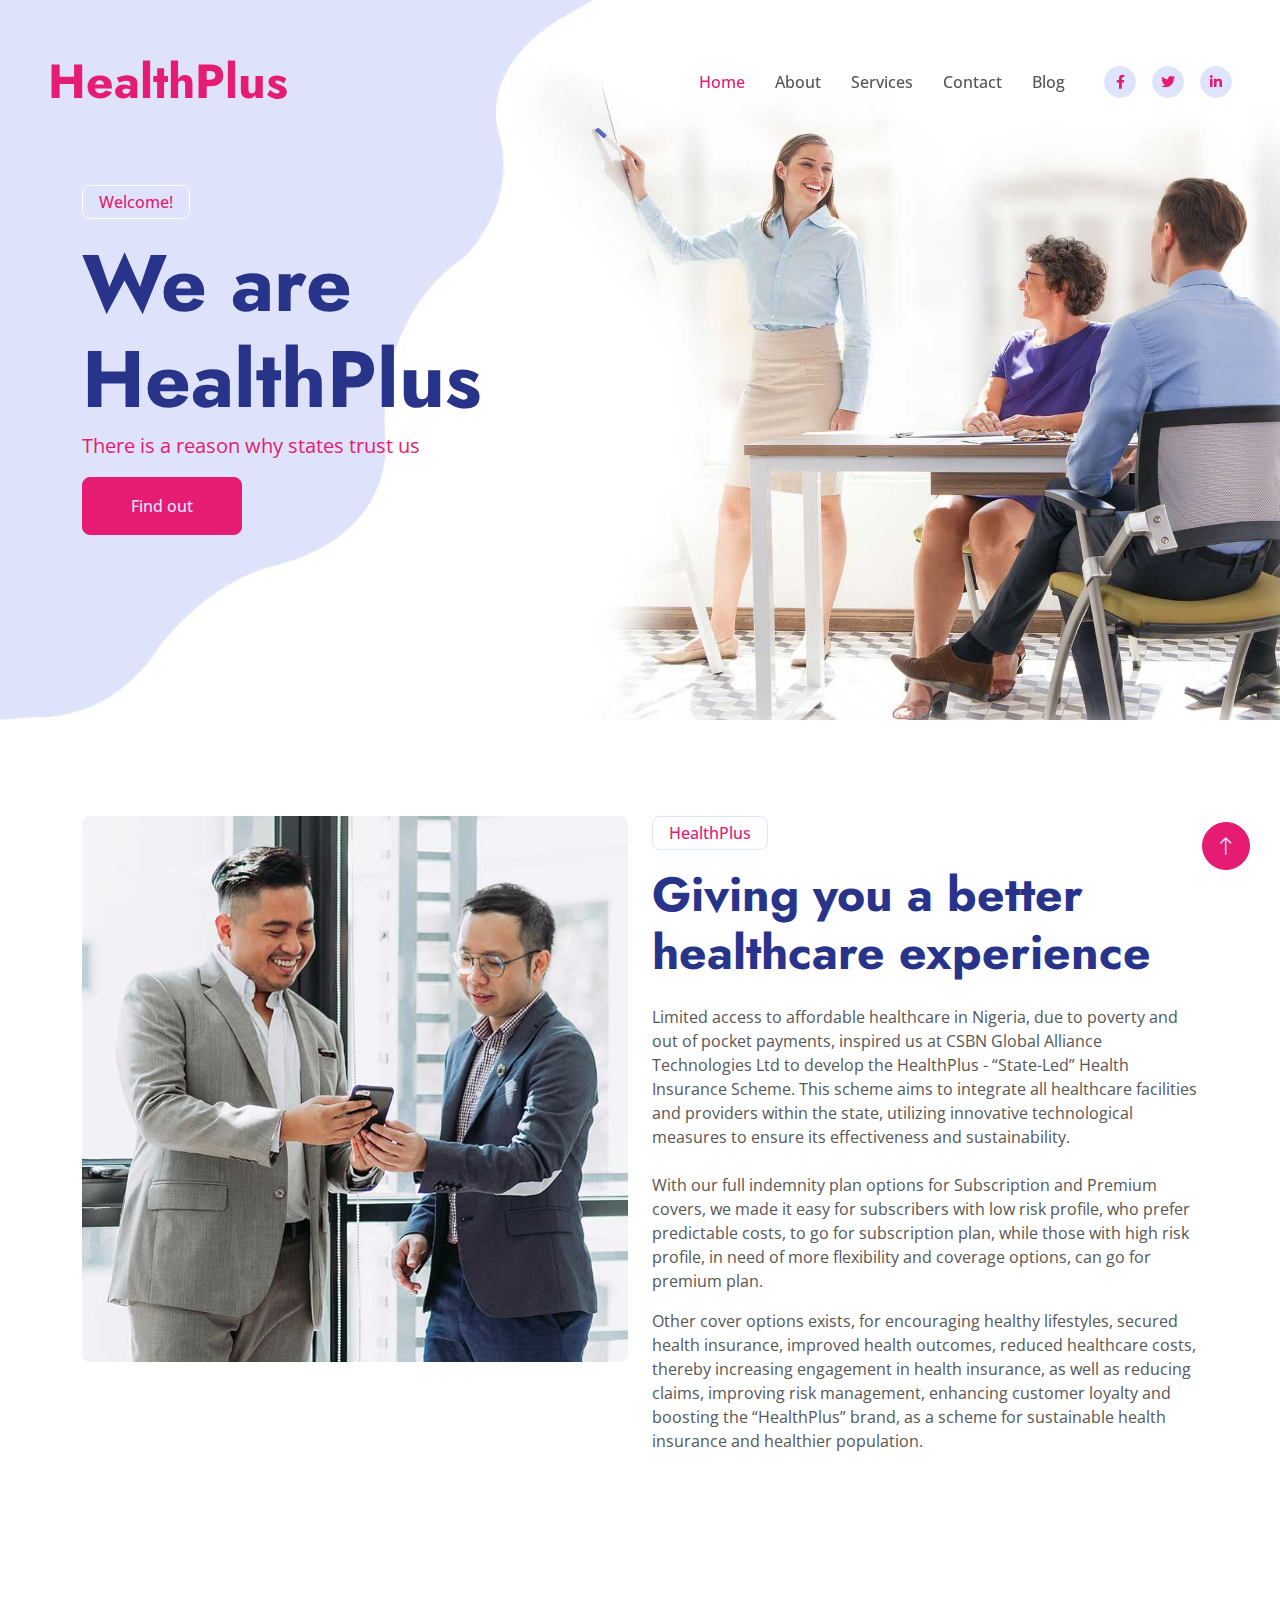
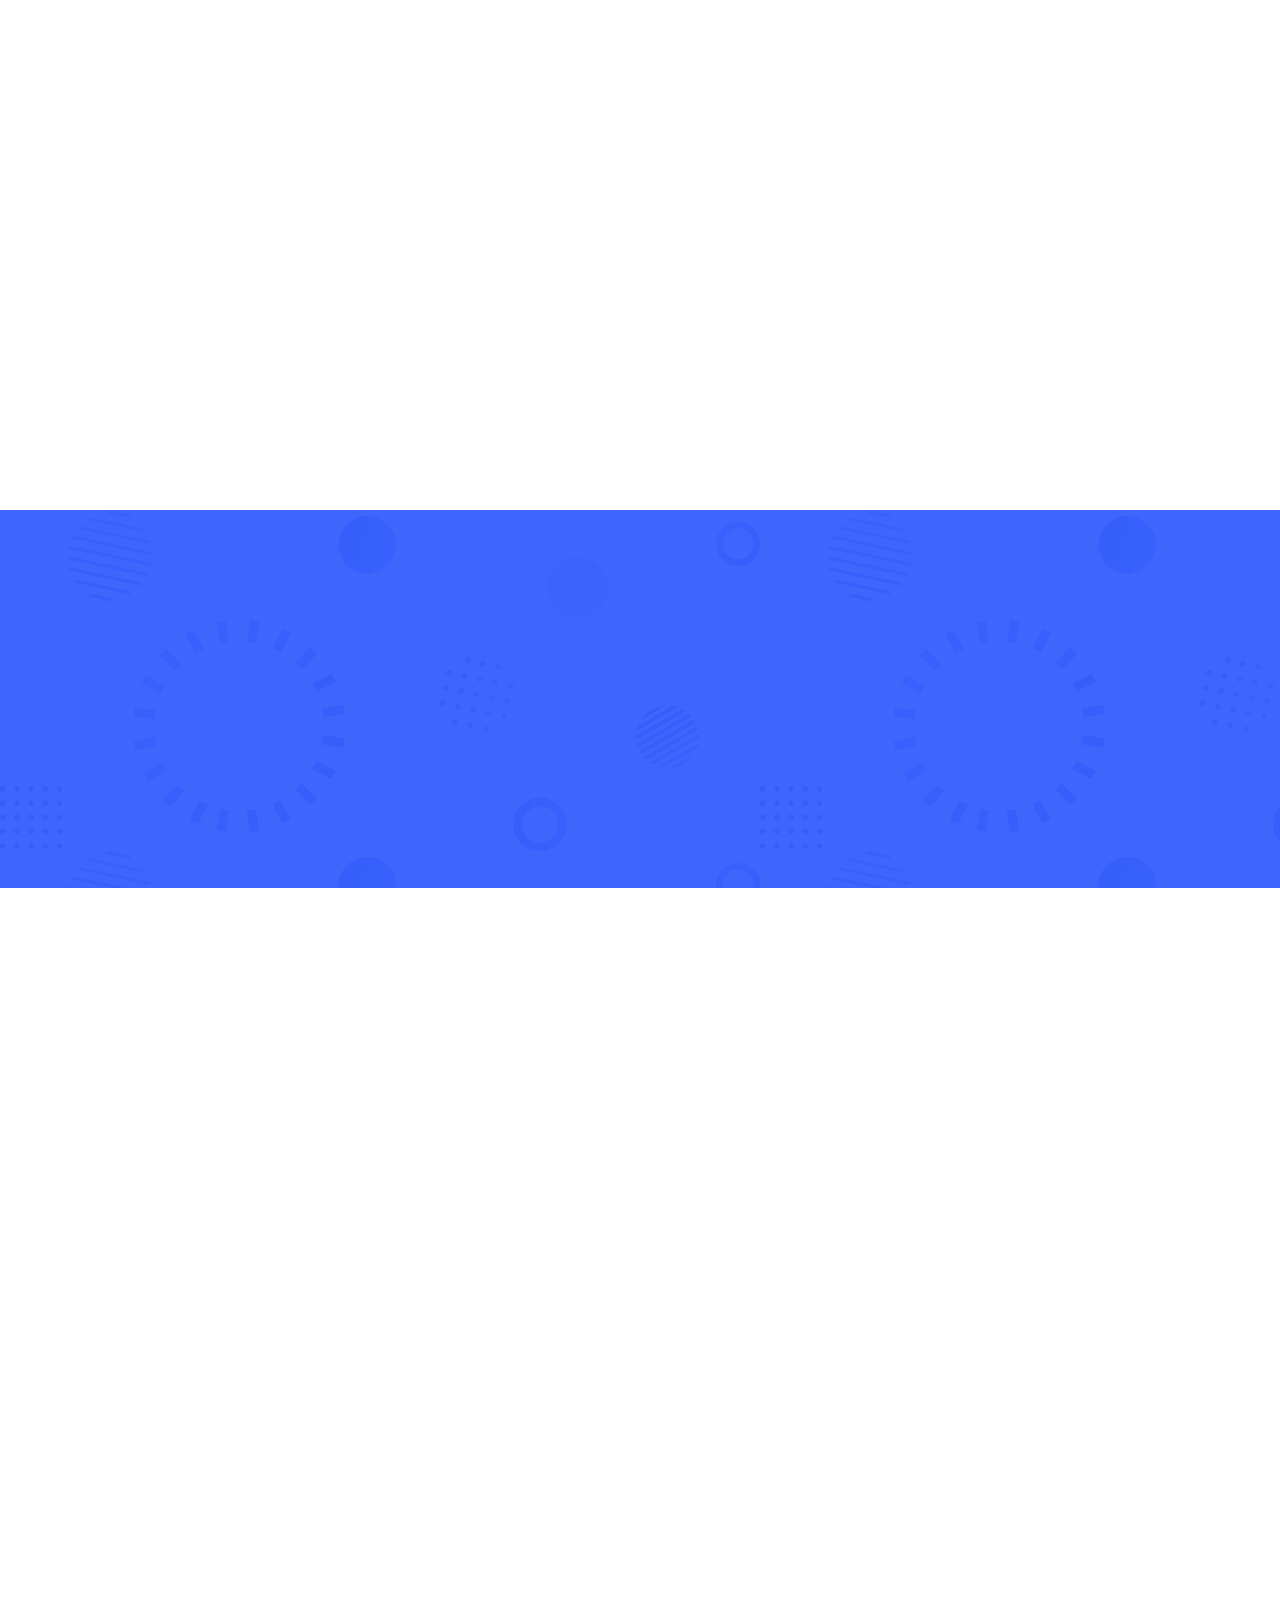
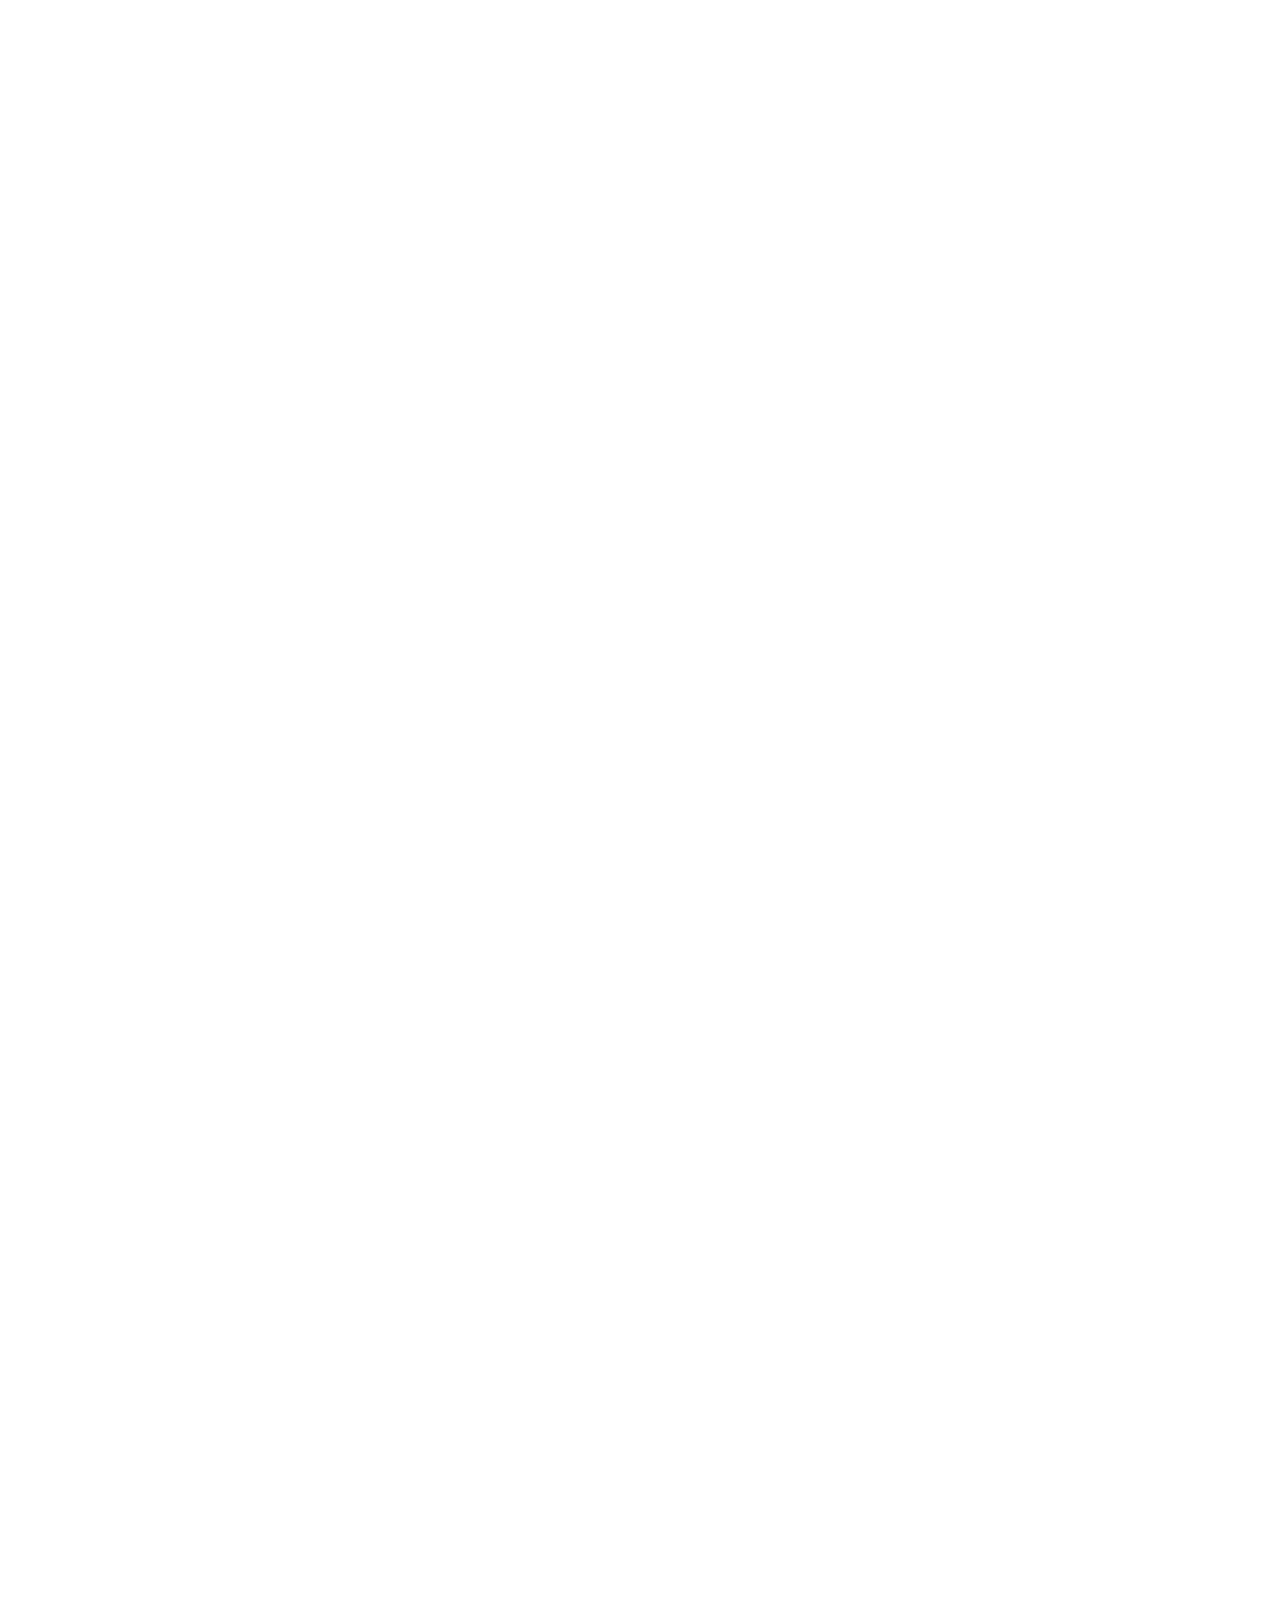
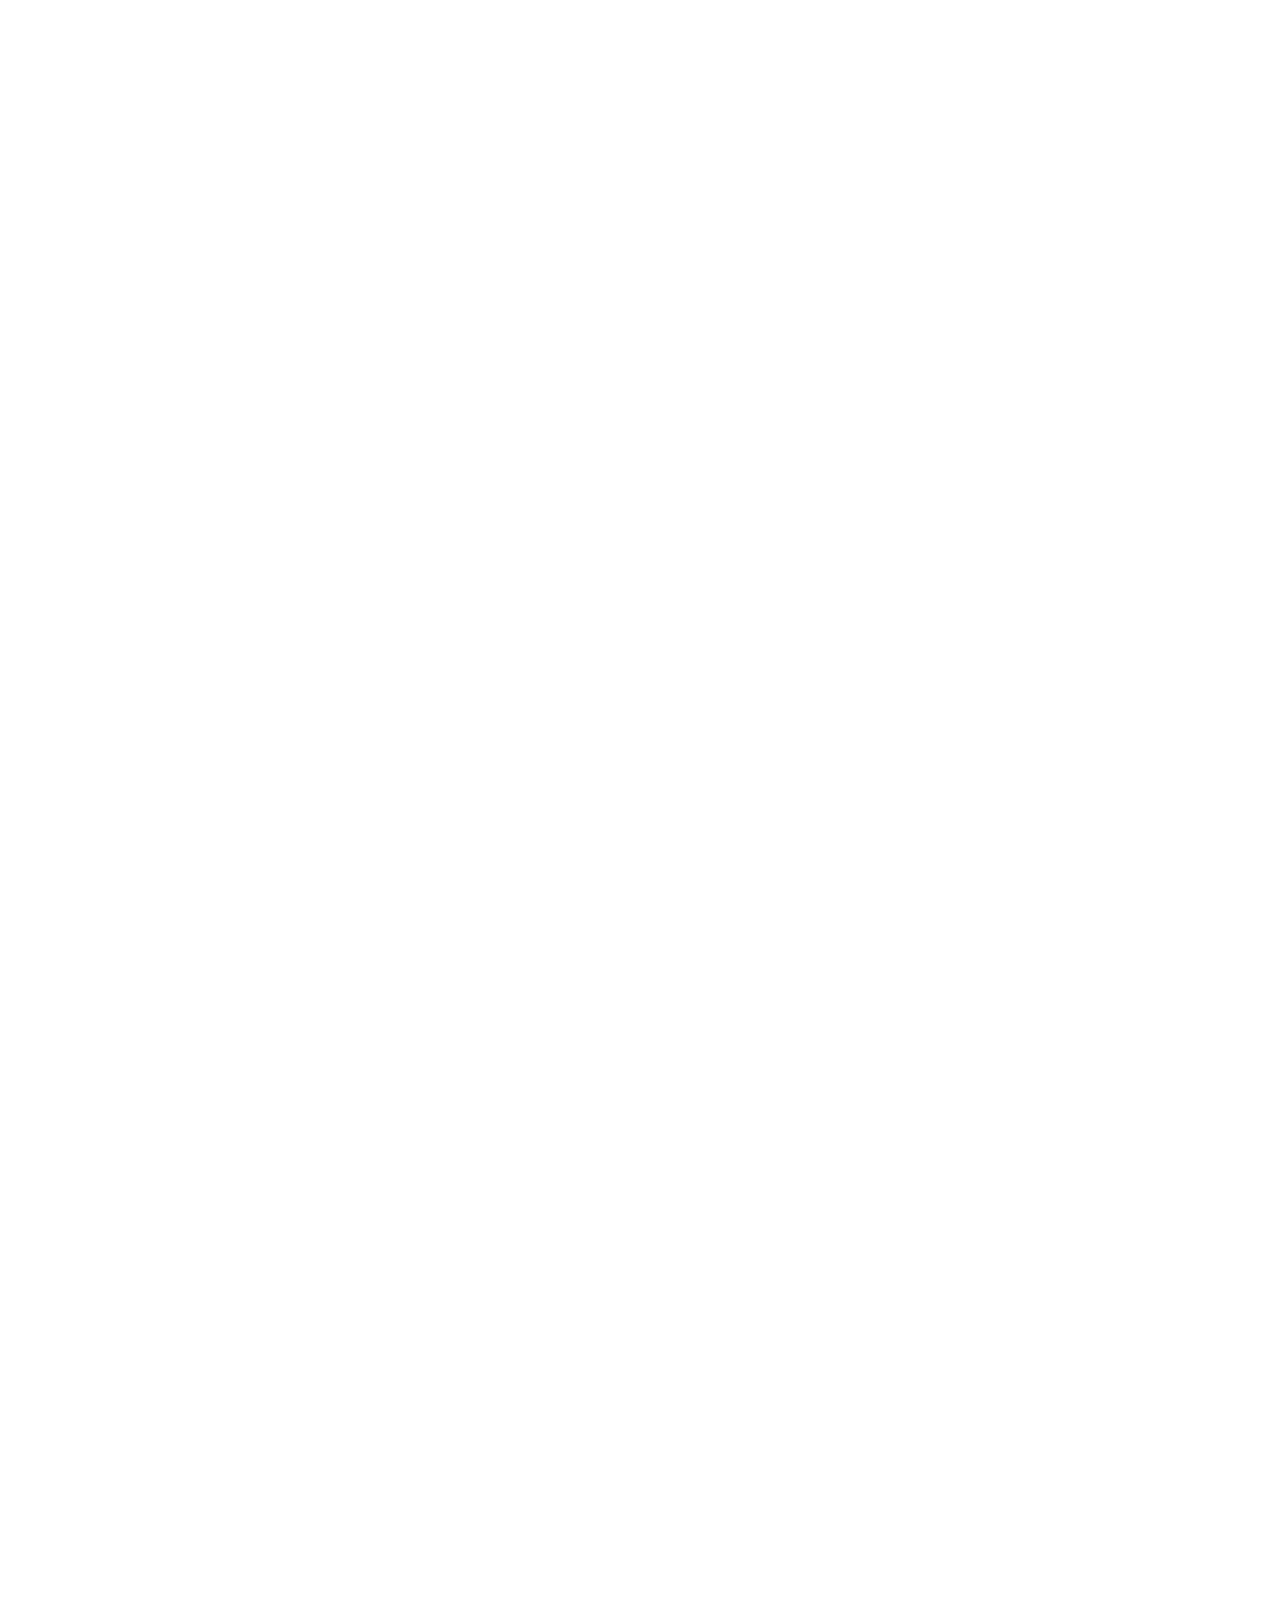
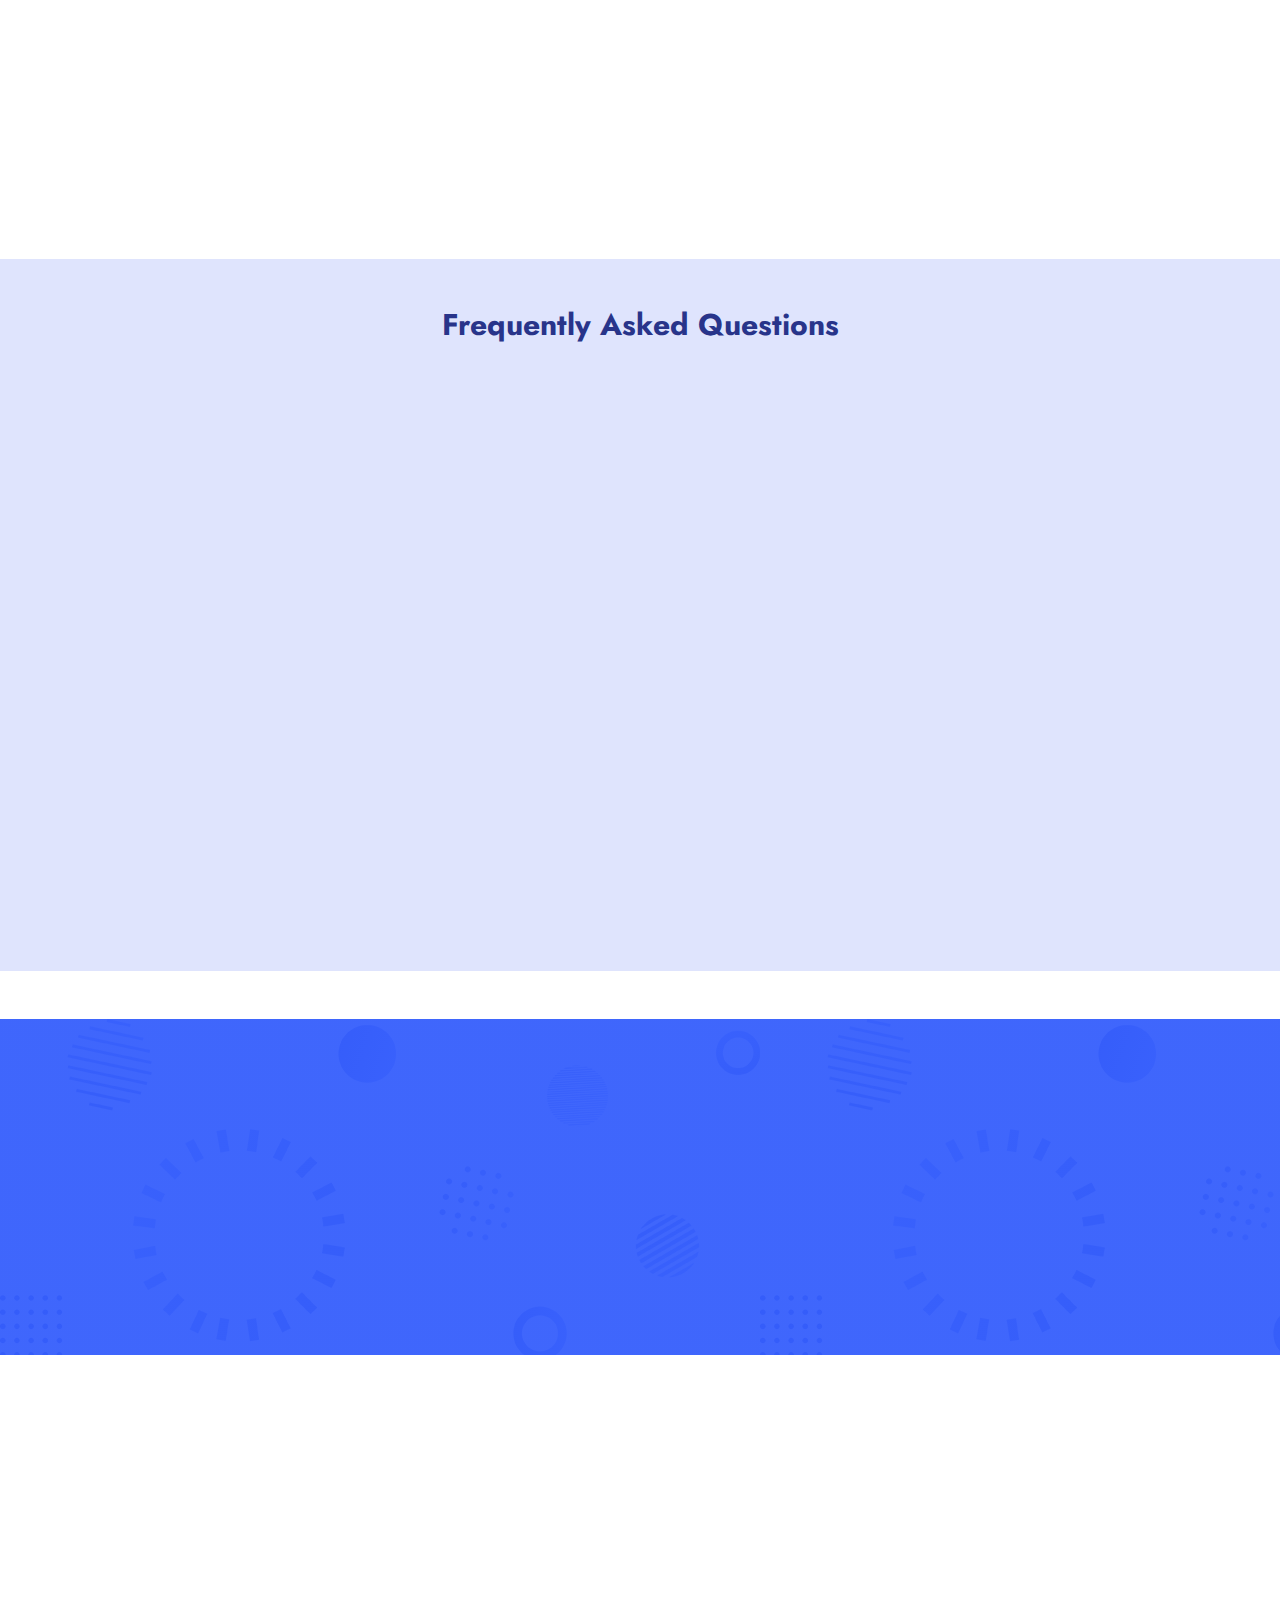
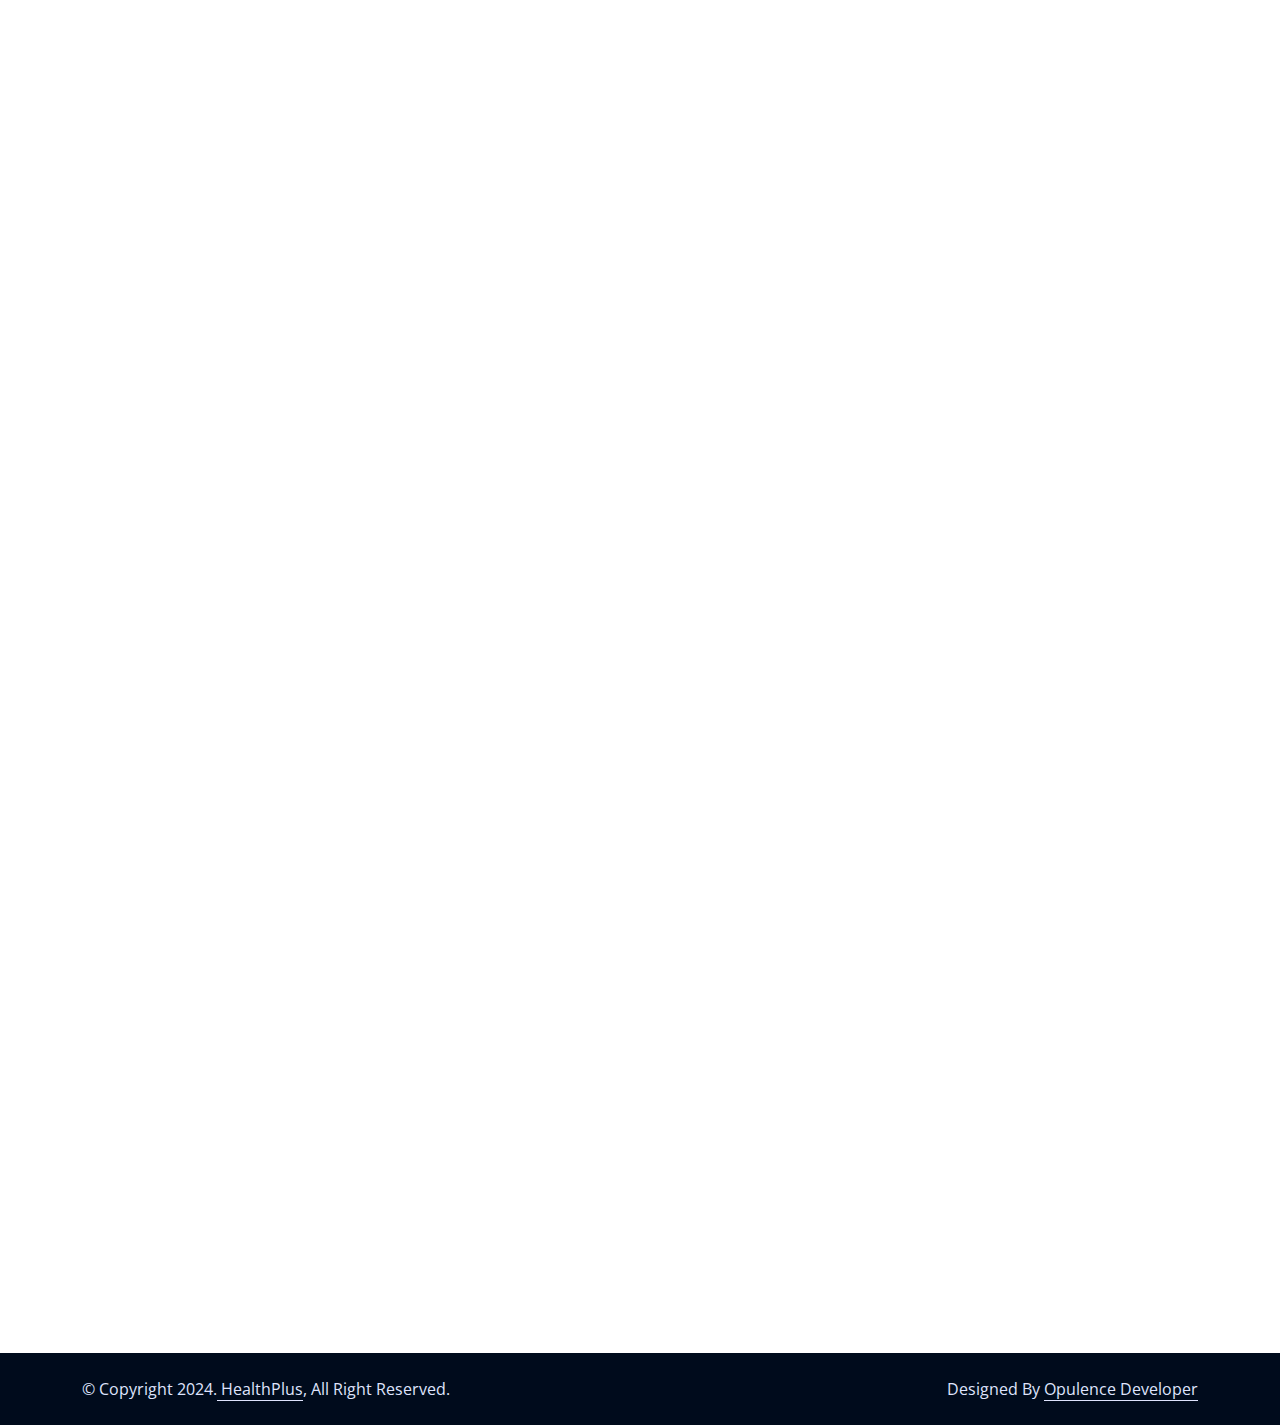
==== public/index.html @ 20823120 "new update" ====
<!DOCTYPE html>
<html lang="en">
  <head>
    <meta charset="utf-8" />
    <title>HealthPlus - Health Services</title>
    <meta content="width=device-width, initial-scale=1.0" name="viewport" />
    <meta content="" name="keywords" />
    <meta content="" name="description" />

    <!-- Favicon -->
    <link href="img/favicon.ico" rel="icon" />

    <!-- Google Web Fonts -->
    <link rel="preconnect" href="https://fonts.googleapis.com" />
    <link rel="preconnect" href="https://fonts.gstatic.com" crossorigin />
    <link
      href="https://fonts.googleapis.com/css2?family=Jost:wght@500;600;700&family=Open+Sans:wght@400;500&display=swap"
      rel="stylesheet"
    />

    <!-- Icon Font Stylesheet -->
    <link
      href="https://cdnjs.cloudflare.com/ajax/libs/font-awesome/5.10.0/css/all.min.css"
      rel="stylesheet"
    />
    <link
      href="https://cdn.jsdelivr.net/npm/bootstrap-icons@1.4.1/font/bootstrap-icons.css"
      rel="stylesheet"
    />

    <!-- Libraries Stylesheet -->
    <link href="lib/animate/animate.min.css" rel="stylesheet" />
    <link href="lib/owlcarousel/assets/owl.carousel.min.css" rel="stylesheet" />

    <!-- Customized Bootstrap Stylesheet -->
    <link href="css/bootstrap.min.css" rel="stylesheet" />

    <!-- Template Stylesheet -->
    <link href="css/style.css" rel="stylesheet" />
  </head>

  <body>
    <!-- Spinner Start -->
    <div
      id="spinner"
      class="show bg-white position-fixed translate-middle w-100 vh-100 top-50 start-50 d-flex align-items-center justify-content-center"
    >
      <div
        class="spinner-border text-primary"
        role="status"
        style="width: 3rem; height: 3rem"
      ></div>
    </div>
    <!-- Spinner End -->

    <!-- Navbar Start -->
    <div
      class="container-fluid fixed-top px-0 wow fadeIn"
      data-wow-delay="0.1s"
    >
      <div class="top-bar row gx-0 align-items-center d-none d-lg-flex"></div>

      <nav
        class="navbar navbar-expand-lg navbar-light py-lg-0 px-lg-5 wow fadeIn"
        data-wow-delay="0.1s"
      >
        <a href="index.html" class="navbar-brand ms-4 ms-lg-0">
          <h1 class="display-5 text-primary m-0">HealthPlus</h1>
          <!-- <img class="w-25" src="img/health_plus_logo.jpg" alt="Image"> -->
        </a>
        <button
          type="button"
          class="navbar-toggler me-4"
          data-bs-toggle="collapse"
          data-bs-target="#navbarCollapse"
        >
          <span class="navbar-toggler-icon"></span>
        </button>
        <div class="collapse navbar-collapse" id="navbarCollapse">
          <div class="navbar-nav ms-auto p-4 p-lg-0">
            <a href="index.html" class="nav-item nav-link active">Home</a>
            <a href="about.html" class="nav-item nav-link">About</a>
            <a href="service.html" class="nav-item nav-link">Services</a>
            <!-- <div class="nav-item dropdown">
                        <a href="#" class="nav-link dropdown-toggle" data-bs-toggle="dropdown">Pages</a>
                        <div class="dropdown-menu border-light m-0">
                            <a href="project.html" class="dropdown-item">Projects</a>
                            <a href="feature.html" class="dropdown-item">Features</a>
                            <a href="team.html" class="dropdown-item">Team Member</a>
                            <a href="testimonial.html" class="dropdown-item">Testimonial</a>
                            <a href="404.html" class="dropdown-item">404 Page</a>
                        </div>
                    </div> -->
            <a href="contact.html" class="nav-item nav-link">Contact</a>
            <a href="blog.html" class="nav-item nav-link">Blog</a>
          </div>
          <div class="d-none d-lg-flex ms-2">
            <a class="btn btn-light btn-sm-square rounded-circle ms-3" href="">
              <small class="fab fa-facebook-f text-primary"></small>
            </a>
            <a class="btn btn-light btn-sm-square rounded-circle ms-3" href="">
              <small class="fab fa-twitter text-primary"></small>
            </a>
            <a class="btn btn-light btn-sm-square rounded-circle ms-3" href="">
              <small class="fab fa-linkedin-in text-primary"></small>
            </a>
          </div>
        </div>
      </nav>
    </div>
    <!-- Navbar End -->

    <!-- Carousel Start -->
    <div class="container-fluid p-0 mb-5 wow fadeIn" data-wow-delay="0.1s">
      <div
        id="header-carousel"
        class="carousel slide carousel-fade"
        data-bs-ride="carousel"
      >
        <div class="carousel-inner">
          <div class="carousel-item active">
            <img class="w-100" src="img/carousel-2.jpg" alt="Image" />
            <div class="carousel-caption">
              <div class="container">
                <div class="row justify-content-start">
                  <div class="col-lg-7">
                    <p
                      class="d-inline-block border border-white rounded text-primary fw-semi-bold py-1 px-3 animated slideInDown"
                    >
                      Welcome!
                    </p>
                    <h1 class="display-1 mb-1 animated slideInDown">
                      We are HealthPlus
                    </h1>
                    <p class="text-primary header_II">
                      There is a reason why states trust us
                    </p>
                    <a
                      href="#get-In-touch"
                      class="btn btn-primary py-3 px-5 animated slideInDown"
                      >Find out</a
                    >
                  </div>
                </div>
              </div>
            </div>
          </div>
          <div class="carousel-item">
            <img class="w-100" src="img/carousel-1.jpg" alt="Image" />
            <div class="carousel-caption">
              <div class="container">
                <div class="row maxwdt justify-content-start">
                  <div class="col-lg-8">
                    <p
                      class="d-inline-block border border-white rounded text-primary fw-semi-bold py-1 px-3 animated slideInDown"
                    >
                      Welcome!
                    </p>
                    <h1 class="display-1 mb-2 animated slideInDown">
                      Go HealthPlus
                    </h1>
                    <p class="text-primary my-design">
                      Join us today and enjoy health benefits and features that
                      are better, smarter and more rewarding
                    </p>
                    <a
                      href="#get-In-touch"
                      class="btn btn-primary py-3 px-5 animated slideInDown"
                      >Explore More</a
                    >
                  </div>
                </div>
              </div>
            </div>
          </div>
        </div>
        <!-- <button class="carousel-control-prev" type="button" data-bs-target="#header-carousel"
                data-bs-slide="prev">
                <span class="carousel-control-prev-icon" aria-hidden="true"></span>
                <span class="visually-hidden">Previous</span>
            </button>
            <button class="carousel-control-next" type="button" data-bs-target="#header-carousel"
                data-bs-slide="next">
                <span class="carousel-control-next-icon" aria-hidden="true"></span>
                <span class="visually-hidden">Next</span>
            </button> -->
      </div>
    </div>
    <!-- Carousel End -->

    <!-- About Start -->
    <div class="container-xxl py-5">
      <div class="container">
        <div class="row g-4 align-items-start mb-4">
          <div
            style="flex: 1"
            class="col-lg-6 wow fadeInUp"
            data-wow-delay="0.1s"
          >
            <img class="img-fluid rounded" src="img/about.jpg" />
          </div>
          <div class="col-lg-6 wow fadeInUp" data-wow-delay="0.3s">
            <p
              class="d-inline-block border rounded text-primary fw-semi-bold py-1 px-3"
            >
              HealthPlus
            </p>
            <h1 class="display-5 mb-4">
              Giving you a better healthcare experience
            </h1>
            <p class="mb-4">
              Limited access to affordable healthcare in Nigeria, due to poverty
              and out of pocket payments, inspired us at CSBN Global Alliance
              Technologies Ltd to develop the HealthPlus - “State-Led” Health
              Insurance Scheme. This scheme aims to integrate all healthcare
              facilities and providers within the state, utilizing innovative
              technological measures to ensure its effectiveness and
              sustainability.
            </p>
            <p>
              With our full indemnity plan options for Subscription and Premium
              covers, we made it easy for subscribers with low risk profile, who
              prefer predictable costs, to go for subscription plan, while those
              with high risk profile, in need of more flexibility and coverage
              options, can go for premium plan. 
            </p>
            <p>
              Other cover options exists, for encouraging healthy lifestyles,
              secured health insurance, improved health outcomes, reduced
              healthcare costs, thereby increasing engagement in health
              insurance, as well as reducing claims, improving risk management,
              enhancing customer loyalty and boosting the “HealthPlus” brand, as
              a scheme for sustainable health insurance and healthier
              population.
            </p>
            <!-- <div class="border rounded p-4"> -->
            <!-- <nav> -->
            <!-- <div class="nav nav-tabs mb-3" id="nav-tab" role="tablist">
                                <button class="nav-link fw-semi-bold active" id="nav-background-tab" data-bs-toggle="tab" data-bs-target="#nav-background" type="button" role="tab" aria-controls="nav-background" aria-selected="true">Background</button>
                                // <button class="nav-link fw-semi-bold" id="nav-national-initiative-tab" data-bs-toggle="tab" data-bs-target="#nav-national-initiative" type="button" role="tab" aria-controls="nav-national-initiative" aria-selected="false">Sub-National Initiative</button> //
                                <button class="nav-link fw-semi-bold" id="nav-overview-tab" data-bs-toggle="tab" data-bs-target="#nav-overview" type="button" role="tab" aria-controls="nav-overview" aria-selected="false">Overview</button>
                                <button class="nav-link fw-semi-bold" id="nav-vision-tab" data-bs-toggle="tab" data-bs-target="#nav-vision" type="button" role="tab" aria-controls="nav-vision" aria-selected="false">Vision</button>
                                <button class="nav-link fw-semi-bold" id="nav-mission-tab" data-bs-toggle="tab" data-bs-target="#nav-mission" type="button" role="tab" aria-controls="nav-mission" aria-selected="false">Mission</button>
                            </div> -->
            <!-- </nav> -->
            <!-- <div class="tab-content" id="nav-tabContent"> -->
            <!-- <div class="tab-pane fade show active" id="nav-background" role="tabpanel" aria-labelledby="nav-background-tab">
                                <p>Health Insurance is a scheme that protects everyone's health and gives you access to quality healthcare services, where the insurer agrees to pay for some or all of your medical expenses in exchange for a monthly premium payment.  

                                     </p>
                                
                            </div> -->
            <!-- <div class="tab-pane fade" id="nav-national-initiative" role="tabpanel" aria-labelledby="nav-national-initiative-tab">
                                <p>“HealthPlus”, State-led Health Insurance Scheme, as a Sub-National Initiative, aims to bridge the coverage gap by offering various benefit packages for subscribers in each state. Each state will have an implementation committee while HealthPlus International - Health Solutions Network Ltd, oversees the scheme. State funding will be required to support launch and afterwards, ongoing premiums for the poor and vulnerable, which will be raised from profits generated for the state through the scheme, funds from International bodies and Individual partners. Success of this scheme is largely going to depend on our proposed integrating key factors for effective implementation and sustainability in each state.</p>
                               
                            </div> -->
            <!-- <div class="tab-pane fade" id="nav-overview" role="tabpanel" aria-labelledby="nav-overview-tab">
                                <p>Any state that embraces Health Insurance, demonstrates a commitment to improving public health and health outcomes. 
                                    HealthPlus state health insurance scheme, is fundamentally an effective tool for channeling healthcare resources and ensuring their success, focusing on effectiveness and sustainability.
                                    </p>
                                // <p class="mb-0">Diam dolor diam ipsum et tempor sit. Aliqu diam amet diam et eos labore. Clita erat ipsum et lorem et sit</p> //
                            </div> -->
            <!-- <div class="tab-pane fade" id="nav-vision" role="tabpanel" aria-labelledby="nav-vision-tab">
                                <p> To engineer and create a positive change in the Healthcare sector across member states, through HealthPlus Health Insurance Scheme, as  a Sub-National Initiative.</p>
                                // <p class="mb-0">Diam dolor diam ipsum et tempor sit. Aliqu diam amet diam et eos labore. Clita erat ipsum et lorem et sit</p> //
                            </div> -->
            <!-- <div class="tab-pane fade" id="nav-mission" role="tabpanel" aria-labelledby="nav-mission-tab">
                                <p>To champion technological innovations and inventions in the healthcare sector, as a tool for global business, national development and enhancement of the sector.</p>
                                // <p class="mb-0">Diam dolor diam ipsum et tempor sit. Aliqu diam amet diam et eos labore. Clita erat ipsum et lorem et sit</p> //
                            </div> -->
            <!-- </div> -->
            <!-- </div> -->
          </div>
        </div>

        <div class="row g-5 pt-0" style="margin-top: 1rem">
          <div class="col-lg-6 wow fadeInLeft" data-wow-delay="0.1s">
            <div
              class="feature-img RotateMoveLeft h-100"
              style="object-fit: cover"
            >
              <img
                src="blog/img/features-1.png"
                style="object-fit: cover"
                class="img-fluid w-100 h-100"
                alt=""
              />
            </div>
          </div>
          <div class="col-lg-6 wow fadeInRight" data-wow-delay="0.1s">
            <h4 class="text-primary">Sub-National Initiative</h4>
            <h1 class="display-5 mb-4">Bridging the coverage gap.</h1>
            <p class="mb-4">
              HealthPlus “State-Led” Health Insurance Scheme is designed as a
              Sub-National Initiative to bridge the coverage gap in the Nigerian
              Health Insurance space, by offering various benefits features and
              packages to subscribers in each state, unconventional to
              social-health insurance programs ran in states, helping more and
              more residents in each state embrace health insurance. The success
              of the scheme in each state largely depends on our proposed
              integrating key factors for effective implementation and
              sustainability in the state.
            </p>
            <div class="row g-4">
              <div class="col-6">
                <div class="d-flex">
                  <i style="color: #E61B72;" class="fas fa-users fa-4x"></i>

                  <div class="d-flex flex-column ms-3">
                    <h2 class="mb-0 fw-bold">5K</h2>
                    <small class="text-dark">Daily people inclusion</small>
                  </div>
                </div>
              </div>
              <div class="col-6">
                <div class="d-flex">
                  <i style="color: #E61B72;" class="fas fa-trophy fa-4x"></i>
                  <div class="d-flex flex-column ms-3">
                    <h2 class="mb-0 fw-bold">1,825M</h2>
                    <small class="text-dark">Yearly inclusion achievment</small>
                  </div>
                </div>
              </div>
            </div>
          </div>
        </div>

        <!--             
            <div style="margin-top: 5rem;" class="border rounded p-4 wow fadeInUp" data-wow-delay="0.1s">
                <div class="row g-4">
                    <div class="col-lg-4 wow fadeIn" data-wow-delay="0.1s">
                        <div class="h-100">
                            <div class="d-flex">
                                <div class="flex-shrink-0 btn-lg-square rounded-circle bg-primary">
                                    <i class="fa fa-users text-white"></i>
                                </div>
                                <div class="ps-3">
                                    <h4>Who we are</h4>
                                    <span>HealthPlus International - Health Solutions Network Ltd, is part of a Holding Company - Corporate Solutions Systems for Business Networking - CSBN LIMITED, an International Corporate Marketing, Sales and Advertising, Business Networking company, with the aim of building an Alliance for Global Business Networking - The Global Connected Economy, using the Besamm Lifestyle brand, where HealthPlus subscribers have access to a wide range of features and benefits that enable them enjoy products and services from HealthPlus State Health Insurance Scheme.</span>
                                </div>
                                <div class="border-end d-none d-lg-block"></div>
                            </div>
                            <div class="border-bottom mt-4 d-block d-lg-none"></div>
                        </div>
                    </div>

                    <div class="col-lg-4 wow fadeIn" data-wow-delay="0.1s">
                        <div class="h-100">
                            <div class="d-flex">
                                <div class="flex-shrink-0 btn-lg-square rounded-circle bg-primary">
                                    <i class="fa fa-users-cog text-white"></i>
                                </div>
                                <div class="ps-3 pr-10">
                                    <h4>What we do</h4>
                                    <span>Integrating “HealthPlus” into the Besamm Lifestyle Brand, with her strategic technological, administrative and management innovations, designed for networking and ease of buying and selling, we are able to create easier access for all subscribers to different products and services, offered by Healthcare providers on HealthPlus - state led Health Insurance Scheme..</span>
                               </div>
                               <p class="w-100"></p>
                                <div class="border-end d-none d-lg-block"></div>
                            </div>
                            <div class="border-bottom mt-4 d-block d-lg-none"></div>
                        </div>
                    </div>
                    // <div class="col-lg-4 wow fadeIn" data-wow-delay="0.3s">
                        <div class="h-100">
                            <div class="d-flex">
                                <div class="flex-shrink-0 btn-lg-square rounded-circle bg-primary">
                                    <i class="fa fa-users text-white"></i>
                                </div>
                                <div class="ps-3">
                                    <h4>What we do</h4>
                                    <span>Integrating “HealthPlus” into the Besamm Lifestyle Brand, with her strategic technological, administrative and management innovations, designed for networking and ease of buying and selling, we are able to create easier access for all subscribers to different products and services, offered by Healthcare providers on HealthPlus - state led Health Insurance Scheme.</span>
                                </div>
                                <div class="border-end d-none d-lg-block"></div>
                            </div>
                            <div class="border-bottom mt-4 d-block d-lg-none"></div>
                        </div>
                    </div> //

                    <div class="col-lg-4 wow fadeIn" data-wow-delay="0.5s">
                        <div class="h-100">
                            <div class="d-flex">
                                <div class="flex-shrink-0 btn-lg-square rounded-circle bg-primary">
                                    <i class="fa fa-gem text-white"></i>
                                </div>
                                <div class="ps-3">
                                    <h4>What value we offer</h4>
                                    <span>Health Protection	 Protect Life Access to quality health care Hospital/Clinic Services	Wellness & Fitness 
                                        Medical Tests & Diagnostics	   Access Doctors from anywhere      Free Planned Antenatal care    Free Medical Treatments Accidents & Emergency Response
                                        </span>
                                </div>
                            </div>
                        </div>
                    </div>
                </div>
            </div> -->
      </div>
    </div>
    <!-- About End -->

    <!-- Facts Start -->
    <div class="container-fluid facts my-5 py-5">
      <div class="container py-5">
        <div class="row g-5">
          <div
            class="col-sm-6 col-lg-3 text-center wow fadeIn"
            data-wow-delay="0.3s"
          >
            <i class="fas fa-gift fa-3x text-white mb-3"></i>
            <h1 class="display-4 text-white">
              <span data-toggle="counter-up">100</span>%
            </h1>
            <span class="fs-5 text-white">Benefit Packages</span>
            <hr class="bg-white w-25 mx-auto mb-0" />
          </div>
          <div
            class="col-sm-6 col-lg-3 text-center wow fadeIn"
            data-wow-delay="0.5s"
          >
            <i class="fa fa-users-cog fa-3x text-white mb-3"></i>
            <h1 class="display-4 text-white">
              <span data-toggle="counter-up">100</span>%
            </h1>
            <span class="fs-5 text-white">Services</span>
            <hr class="bg-white w-25 mx-auto mb-0" />
          </div>
          <div
            class="col-sm-6 col-lg-3 text-center wow fadeIn"
            data-wow-delay="0.7s"
          >
            <i class="fas fas fa-user-plus fa-3x text-white mb-3"></i>
            <h1 class="display-4 text-white">
              <span data-toggle="counter-up">100</span>%
            </h1>
            <span class="fs-5 text-white">Strategic User Inclusion</span>
            <hr class="bg-white w-25 mx-auto mb-0" />
          </div>
          <div
            class="col-sm-6 col-lg-3 text-center wow fadeIn"
            data-wow-delay="0.1s"
          >
            <i class="far fa-smile fa-3x text-white mb-3"></i>
            <h1 class="display-4 text-white">
              <span data-toggle="counter-up">100</span>%
            </h1>
            <span class="fs-5 text-white">Happy User Community</span>
            <hr class="bg-white w-25 mx-auto mb-0" />
          </div>
        </div>
      </div>
    </div>
    <!-- Facts End -->

    <!-- Features Start -->
    <div class="container-xxl feature py-5">
      <div class="container">
        <div class="row g-5">
          <div class="col-lg-6 wow fadeInUp" data-wow-delay="0.1s">
            <p
              class="d-inline-block border rounded text-primary fw-semi-bold py-1 px-3"
            >
              Our Advantage
            </p>
            <h1 class="display-5 mb-4">
              Our Innovative approach to Health Insurance is our advantage.
            </h1>
            <p class="mb-4">
              Here are some reasons why every state in Nigeria is partnering
              with us, seeing that our solution, is all they need.
            </p>
            <a class="btn btn-primary py-3 px-5" href="#get-In-touch"
              >Explore More</a
            >

            <div class="row mt-4 g-4 align-items-cente">
              <div class="col-md-6">
                <div class="row g-4">
                  <div class="col-12 wow fadeIn" data-wow-delay="0.3s">
                    <div class="feature-box border rounded p-4">
                      <i class="fa fa-check fa-3x text-primary mb-3"></i>
                      <h4 class="mb-3">Data-driven Healthcare delivery</h4>
                      <p class="mb-3">
                        Using AI to drive our software technology, with a robust
                        strategic supervisory and operational management system,
                        helps us ensure efficient healthcare delivery and
                        informed data-based healthcare sector; enabling
                        stakeholders improve resource allocation in the sector
                        through informed policy decisions.
                      </p>
                      <!-- <a class="fw-semi-bold" href="">Read More <i class="fa fa-arrow-right ms-1"></i></a> -->
                    </div>
                  </div>
                  <div class="col-12 wow fadeIn" data-wow-delay="0.5s">
                    <div class="feature-box border rounded p-4">
                      <i class="fa fa-check fa-3x text-primary mb-3"></i>
                      <h4 class="mb-3">Improved affordability</h4>
                      <p class="mb-3">
                        Our schemes flexible, subsidized and premium payment
                        roll-over approach to health insurance healthcare
                        services delivery to residents within and outside our
                        member states, guarantees reduced financial burdens,
                        improving health outcomes.
                      </p>
                      <!-- <a class="fw-semi-bold" href="">Read More <i class="fa fa-arrow-right ms-1"></i></a> -->
                    </div>
                  </div>
                  <div class="col-12 wow fadeIn" data-wow-delay="0.5s">
                    <div class="feature-box border rounded p-4">
                      <i class="fa fa-check fa-3x text-primary mb-3"></i>
                      <h4 class="mb-3">Easy Premium Funding Access</h4>
                      <p class="mb-3">
                        With HealthPlus, no one is left out. Our technology
                        being connected to a global connected economy, helps
                        every subscribers gain access to income streams and
                        earning opportunities, to fund their Health Insurance
                        premiums with ease.
                      </p>
                      <!-- <a class="fw-semi-bold" href="">Read More <i class="fa fa-arrow-right ms-1"></i></a> -->
                    </div>
                  </div>
                </div>
              </div>
              <div class="col-md-6">
                <div class="row g-4">
                  <div class="col-12 wow fadeIn" data-wow-delay="0.3s">
                    <div class="feature-box border rounded p-4">
                      <i class="fa fa-check fa-3x text-primary mb-3"></i>
                      <h4 class="mb-3">Improved Healthcare Outcomes</h4>
                      <p class="mb-3">
                        Our “End-User value maximization” driven approach to our
                        scheme, guarantees safe, satisfactory and consistently
                        improved health outcomes, as we ensure to protect
                        subscribers' interest, first and above others.
                      </p>
                      <!-- <a class="fw-semi-bold" href="">Read More <i class="fa fa-arrow-right ms-1"></i></a> -->
                    </div>
                  </div>
                  <div class="col-12 wow fadeIn" data-wow-delay="0.5s">
                    <div class="feature-box border rounded p-4">
                      <i class="fa fa-check fa-3x text-primary mb-3"></i>
                      <h4 class="mb-3">Personalized Dashboard</h4>
                      <p class="mb-3">
                        By providing tech support healthcare health insurance
                        solution, our subscribers have an informed inclusion in
                        the scheme, facilitating digital skills development,
                        while featuring our member states as having a
                        technologically driven healthcare sector.
                      </p>
                      <!-- <a class="fw-semi-bold" href="">Read More <i class="fa fa-arrow-right ms-1"></i></a> -->
                    </div>
                  </div>
                  <div class="col-12 wow fadeIn" data-wow-delay="0.5s">
                    <div class="feature-box border rounded p-4">
                      <i class="fa fa-check fa-3x text-primary mb-3"></i>
                      <h4 class="mb-3">
                        Tele-Health/
                        <p>Tele-Medicine</p>
                      </h4>
                      <p class="mb-3">
                        Through the use of our call-video application software,
                        patient consultations are done are handled by
                        clinicians, providing remote situation control &
                        treatment, telehealth nursing and remote physical
                        consultations and psychiatry rehabilitation, making it
                        easier for people to get preventive and curative
                        treatments, at the convenience of the doctor and
                        patient. We through this feature, ensure a safe, time
                        and money saving, emergency service quality and
                        performance.
                      </p>
                      <!-- <a class="fw-semi-bold" href="">Read More <i class="fa fa-arrow-right ms-1"></i></a> -->
                    </div>
                  </div>
                </div>
              </div>
            </div>
          </div>
          <div class="col-lg-6">
            <div class="row g-4">
              <div class="col-md-6">
                <div class="row g-4">
                  <div class="col-12 wow fadeIn" data-wow-delay="0.3s">
                    <div class="feature-box border rounded p-4">
                      <i class="fa fa-check fa-3x text-primary mb-3"></i>
                      <h4 class="mb-3">Mobile Digital Clinics</h4>
                      <p class="mb-3">
                        With the innovative mobile digital clinics equipped with
                        portable medical devices and technology, we are able to
                        offer a flexible and innovative approach to healthcare
                        services delivery in various settings, playing
                        significant roles in expanding access to and availing
                        cost-effective healthcare, improving health outcomes,
                        providing disaster relief and critical support in remote
                        areas, underserved communities, and during emergencies.
                      </p>
                      <!-- <a class="fw-semi-bold" href="">Read More <i class="fa fa-arrow-right ms-1"></i></a> -->
                    </div>
                  </div>
                  <div class="col-12 wow fadeIn" data-wow-delay="0.5s">
                    <div class="feature-box border rounded p-4">
                      <i class="fa fa-check fa-3x text-primary mb-3"></i>
                      <h4 class="mb-3">24/7 Toll Free Call Center</h4>
                      <p class="mb-3">
                        Our 24/7 Toll Free, paid service and in-app call-video
                        call center, fully designed to operate round the clock
                        and every day of the year, will ensure that help is
                        always accessible regardless of the time and location.
                      </p>
                      <!-- <a class="fw-semi-bold" href="">Read More <i class="fa fa-arrow-right ms-1"></i></a> -->
                    </div>
                  </div>

                  <div class="col-12 wow fadeIn" data-wow-delay="0.5s">
                    <div class="feature-box border rounded p-4 mb-3">
                      <i class="fa fa-check fa-3x text-primary mb-3"></i>
                      <h4 class="mb-3">Unified Health Initiative (UHI)</h4>
                      <p class="mb-3">
                        HealthPlus “State-led” Health Insurance, promotes
                        collaboration amongst stakeholders in the healthcare
                        system within and across member states, including
                        government agencies, healthcare providers, patients, and
                        community organizations, to work towards common goals,
                        while helping everyone have equal access to quality
                        healthcare, regardless of their income, location, or
                        social status.
                      </p>
                      <!-- <a class="fw-semi-bold" href="">Read More <i class="fa fa-arrow-right ms-1"></i></a> -->
                    </div>
                    <div class="feature-box border rounded p-4">
                      <i class="fa fa-check fa-3x text-primary mb-3"></i>
                      <h4 class="mb-3">
                        Flexible & Subsidized Premium Options
                      </h4>
                      <p class="mb-3">
                        Our benefits features and packages, offering increased
                        value to all residents within and across member states,
                        has being made affordable through an optional flexible
                        and subsidized premium plan.
                      </p>
                      <!-- <a class="fw-semi-bold" href="">Read More <i class="fa fa-arrow-right ms-1"></i></a> -->
                    </div>
                  </div>
                </div>
              </div>
              <div class="col-md-6">
                <div class="row g-4">
                  <div class="col-12 wow fadeIn" data-wow-delay="0.3s">
                    <div class="feature-box border rounded p-4">
                      <i class="fa fa-check fa-3x text-primary mb-3"></i>
                      <h4 class="mb-3">State Economic Development</h4>
                      <p class="mb-3">
                        HealthPlus “State-led” Health Insurance Scheme is a
                        veritable tool for facilitating an economically viable
                        healthcare sector within member states, attracting
                        investment opportunities for economic development as
                        well as providing massive employment opportunity for
                        residents, including income earning opportunities for
                        all healthcare providers within the state.
                      </p>
                      <!-- <a class="fw-semi-bold" href="">Read More <i class="fa fa-arrow-right ms-1"></i></a> -->
                    </div>
                  </div>
                  <div class="col-12 wow fadeIn" data-wow-delay="0.5s">
                    <div class="feature-box border rounded p-4">
                      <i class="fa fa-check fa-3x text-primary mb-3"></i>
                      <h4 class="mb-3">Digital skills development</h4>
                      <p class="mb-3">
                        Provision of a technologically driven healthcare sector,
                        facilitating digital skills development, featuring our
                        member states as having a technologically driven
                        healthcare sector.
                      </p>
                      <!-- <a class="fw-semi-bold" href="">Read More <i class="fa fa-arrow-right ms-1"></i></a> -->
                    </div>
                  </div>
                  <div class="col-12 wow fadeIn" data-wow-delay="0.5s">
                    <div class="feature-box border rounded p-4">
                      <i class="fa fa-check fa-3x text-primary mb-3"></i>
                      <h4 class="mb-3">Accidents and Emergency Response</h4>
                      <p class="mb-3">
                        Our accidents and emergency response unit comprises of
                        the following trained agencies and personnel:
                      </p>
                      <ul>
                        <li>
                          Emergency Call Centers: Receives calls, assesses
                          situations and dispatches appropriate resources.
                        </li>
                        <li>
                          First Responders - paramedics, firefighters, hazmat
                          teams: to provide aid and stabilize incident victims.
                        </li>
                        <li>
                          Mobile Digital Clinics: Provides further advanced
                          medical healthcare to victims, en route healthcare
                          facilities.
                        </li>
                        <li>
                          Law Enforcement Agents: Maintaining order, securing
                          the scene, and investigating the incident.
                        </li>
                        <li>
                          State Agencies & Media Houses: Coordinating resources,
                          providing public information and leading recovery
                          efforts.
                        </li>
                      </ul>

                      <!-- <a class="fw-semi-bold" href="">Read More <i class="fa fa-arrow-right ms-1"></i></a> -->
                    </div>
                  </div>
                </div>
              </div>
            </div>
          </div>
        </div>
      </div>
    </div>
    <!-- Features End -->

    <!-- Service Start -->
    <!-- <div class="container-fluid service py-5">
      <div class="container py-5">
        <div
          class="text-center mx-auto mb-5 wow fadeInUp"
          data-wow-delay="0.1s"
          style="max-width: 900px"
        >
          <h4 class="mb-1 text-primary">Our Service</h4>
          <h1 class="display-5 mb-4">We’ve got You covered</h1>
          <p class="mb-0">
            Your Healthcare and Wellness is our Priority, giving you a better
            Healthcare experience, designed just for you.
          </p>
        </div>
        <div class="row g-4 justify-content-center">
          <div
            class="col-md-6 col-lg-4 col-xl-3 wow fadeInUp"
            data-wow-delay="0.1s"
          >
            <div class="service-item text-center rounded p-4">
              <div
                class="service-icon d-inline-block bg-light rounded p-4 mb-4"
              >
                <i class="fas fa-mail-bulk fa-5x text-secondary"></i>
              </div>
              <div class="service-content">
                <h4 class="mb-4">National Access Coverage</h4>
                <p class="mb-4">
                  Access Healthcare coverage from any part of the country, for
                  yourself and family members, as well as for your workers, on
                  the same Premium, with our HealthPlus Go.
                </p>
              </div>
            </div>
          </div>
          <div
            class="col-md-6 col-lg-4 col-xl-3 wow fadeInUp"
            data-wow-delay="0.3s"
          >
            <div class="service-item text-center rounded p-4">
              <div
                class="service-icon d-inline-block bg-light rounded p-4 mb-4"
              >
                <i class="fas fa-thumbs-up fa-5x text-secondary"></i>
              </div>
              <div class="service-content">
                <h4 class="mb-4">Preventive and Curative Care Coverage</h4>
                <p class="mb-4">
                  Stay healthy and fit, with access to therapeutic care for
                  yourself, spouse and other family members for sustainable
                  healthcare and improved health outcomes, with HealthPlus
                  Well-Fit.
                </p>
              </div>
            </div>
          </div>
          <div
            class="col-md-6 col-lg-4 col-xl-3 wow fadeInUp"
            data-wow-delay="0.5s"
          >
            <div class="service-item text-center rounded p-4">
              <div
                class="service-icon d-inline-block bg-light rounded p-4 mb-4"
              >
                <i class="fa fa-subway fa-5x text-secondary"></i>
              </div>
              <div class="service-content">
                <h4 class="mb-4">Emergency Care Coverage</h4>
                <p class="mb-4">
                  Have a back-up plan for yourself and household and avoid
                  getting stranded during emergency situations or in the case of
                  an accident or unforeseen health situations with HealthPlus
                  Secure
                </p>
              </div>
            </div>
          </div>

          <div
            class="col-md-6 col-lg-4 col-xl-3 wow fadeInUp"
            data-wow-delay="0.1s"
          >
            <div class="service-item text-center rounded p-4">
              <div
                class="service-icon d-inline-block bg-light rounded p-4 mb-4"
              >
                <i class="fas fa-mail-bulk fa-5x text-secondary"></i>
              </div>
              <div class="service-content">
                <h4 class="mb-4">Premium Support Care Coverage</h4>
                <p class="mb-4">
                  A plan that has you covered, anytime, anywhere, with or
                  without access to premium cover. HealthPlus Extra
                </p>
              </div>
            </div>
          </div>
        </div>
      </div>
    </div> -->
    <!-- Service End -->

    <!-- Benefits Start -->
    <div class="container-xxl service py-5">
      <div class="container">
        <div
          class="text-center mx-auto wow fadeInUp"
          data-wow-delay="0.1s"
          style="max-width: 800px"
        >
          <p
            class="d-inline-block border rounded text-primary fw-semi-bold py-1 px-3"
          >
            Benefits
          </p>
          <h3 class="display-5 mb-5">
            We offer you more value for your Money.
          </h3>
        </div>
        <div class="row g-4 wow fadeInUp" data-wow-delay="0.3s">
          <div class="col-lg-4">
            <div
              class="nav nav-pills d-flex justify-content-between w-100 me-4"
            >
              <!-- <div class="nav nav-pills d-flex justify-content-between w-100 h-100 me-4"> -->
              <button
                class="nav-link w-100 d-flex align-items-center text-start border p-4 mb-4 active"
                data-bs-toggle="pill"
                data-bs-target="#tab-pane-1"
                type="button"
              >
                <h5 class="m-0" style="display: flex; flex-direction: row">
                  <i class="fa fa-bars text-primary me-3"></i>
                  <p style="margin: 0px; text-align: left; margin-top: -2px">
                    Health Protection
                  </p>
                </h5>
              </button>
              <button
                class="nav-link w-100 d-flex align-items-center text-start border p-4 mb-4"
                data-bs-toggle="pill"
                data-bs-target="#tab-pane-2"
                type="button"
              >
                <h5 class="m-0" style="display: flex; flex-direction: row">
                  <i class="fa fa-bars text-primary me-3"></i>
                  <p style="margin: 0px; text-align: left; margin-top: -2px">
                    Access to Quality Healthcare
                  </p>
                </h5>
              </button>
              <button
                class="nav-link w-100 d-flex align-items-center text-start border p-4 mb-4"
                data-bs-toggle="pill"
                data-bs-target="#tab-pane-3"
                type="button"
              >
                <h5 class="m-0" style="display: flex; flex-direction: row">
                  <i class="fa fa-bars text-primary me-3"></i>
                  <p
                    style="
                      margin: 0px;
                      margin-top: -2px;
                      text-align: left;
                      margin-top: -2px;
                    "
                  >
                    Protection of Life
                  </p>
                </h5>
              </button>
              <button
                class="nav-link w-100 d-flex align-items-center text-start border p-4 mb-4"
                data-bs-toggle="pill"
                data-bs-target="#tab-pane-4"
                type="button"
              >
                <h5 class="m-0" style="display: flex; flex-direction: row">
                  <i class="fa fa-bars text-primary me-3"></i>
                  <p
                    style="
                      margin: 0px;
                      margin-top: -2px;
                      text-align: left;
                      margin-top: -2px;
                    "
                  >
                    Improved Hospital and Clinic Services
                  </p>
                </h5>
              </button>
              <button
                class="nav-link w-100 d-flex align-items-center text-start border p-4 mb-4"
                data-bs-toggle="pill"
                data-bs-target="#tab-pane-5"
                type="button"
              >
                <h5 class="m-0" style="display: flex; flex-direction: row">
                  <i
                    style="margin: 0px"
                    class="fa fa-bars text-primary me-3"
                  ></i>
                  <p style="margin: 0px; margin-top: -3px; text-align: left">
                    Routine Medical Tests & Free Consultations
                  </p>
                </h5>
              </button>

              <button
                class="nav-link w-100 d-flex align-items-center text-start border p-4 mb-0"
                data-bs-toggle="pill"
                data-bs-target="#tab-pane-6"
                type="button"
              >
                <h5 class="m-0" style="display: flex; flex-direction: row">
                  <i class="fa fa-bars text-primary me-3"></i>
                  <p style="margin: 0px; margin-top: -2px; text-align: left">
                    and more…
                  </p>
                </h5>
              </button>
            </div>
          </div>
          <div class="col-lg-8">
            <div class="tab-content w-100">
              <div class="tab-pane fade show active" id="tab-pane-1">
                <div class="row g-4">
                  <div class="col-md-6 the-min">
                    <div class="position-relative h-100">
                      <img
                        class="position-absolute rounded w-100 h-100"
                        src="img/service-1.jpg"
                        style="object-fit: cover"
                        alt=""
                      />
                    </div>
                  </div>
                  <div class="col-md-6">
                    <h3 class="mb-4">
                      Your passport to secured Health and Wellness
                    </h3>
                    <p class="">
                      Our strategic approaches to healthcare delivery,
                      preventive and curative care treatment, availability of
                      expanded network, customer relief and complaint
                      resolution, 24/7 Toll-free call center, accidents and
                      emergency response, online and remote physical doctors’
                      consultation, reduces barriers to accessing quality health
                      care and gives our subscribers better and improved health
                      protection.
                    </p>
                    <!-- <p>
                      <i class="fa fa-check text-primary me-3"></i>Medical
                      Consultations
                    </p>
                    <p>
                      <i class="fa fa-check text-primary me-3"></i
                      >Hospitalization
                    </p>
                    <p>
                      <i class="fa fa-check text-primary me-3"></i>Diagnostic
                      tests
                    </p>
                    <p>
                      <i class="fa fa-check text-primary me-3"></i>Medications
                    </p>
                    <p>
                      <i class="fa fa-check text-primary me-3"></i>Preventive
                      and Curative care
                    </p> -->
                  </div>
                </div>
              </div>
              <div class="tab-pane fade" id="tab-pane-2">
                <div class="row g-4">
                  <div class="col-md-6 the-min">
                    <div class="position-relative h-100">
                      <img
                        class="position-absolute rounded w-100 h-100"
                        src="img/service-2.jpg"
                        style="object-fit: cover"
                        alt=""
                      />
                    </div>
                  </div>
                  <div class="col-md-6">
                    <h3 class="mb-4">Your wholistic access to Healthcare</h3>
                    <p class="mb-4">
                      Our robust and expansive Health Coverage plans, tailored
                      to suite all subscribers for maximal coverage, ensures
                      financially secured access to quality health care, for our
                      subscribers, in the areas of:
                    </p>
                    <div class="point-style">
                      <i class="fa fa-check text-primary me-3"></i>
                      <p style="padding-top: 10px">Medical Consultations</p>
                    </div>
                    <div class="point-style">
                      <i class="fa fa-check text-primary me-3"></i>
                      <p style="padding-top: 10px">Hospitalization</p>
                    </div>
                    <div class="point-style">
                      <i class="fa fa-check text-primary me-3"></i>
                      <p style="padding-top: 10px">Diagnostic tests</p>
                    </div>
                    <div class="point-style">
                      <i class="fa fa-check text-primary me-3"></i>
                      <p style="padding-top: 10px">Medications</p>
                    </div>
                    <div class="point-style">
                      <i class="fa fa-check text-primary me-3"></i>
                      <p style="padding-top: 10px">
                        Preventive and Curative care
                      </p>
                    </div>

                    <!-- <a href="" class="btn btn-primary py-3 px-5 mt-3">Read More</a> -->
                  </div>
                </div>
              </div>
              <div class="tab-pane fade" id="tab-pane-3">
                <div class="row g-4">
                  <div class="col-md-6 the-min">
                    <div class="position-relative h-100">
                      <img
                        class="position-absolute rounded w-100 h-100"
                        src="img/service-3.jpg"
                        style="object-fit: cover"
                        alt=""
                      />
                    </div>
                  </div>
                  <div class="col-md-6">
                    <h3 class="mb-4">Innovations that protect your health</h3>
                    <p class="mb-4">
                      Providing accidents & emergency (A&E) Medical Services,
                      Initiating campaigns and awareness programs for early
                      detection and preventive care, 24/7 toll free call center
                      equipped with telecommunications and tech software
                      facilities, Promoting and encouraging pregnant women to
                      subscribe to our “Maternity Plus” Free Antenatal Care
                      Plan.
                    </p>
                    <!-- <p>
                      <i class="fa fa-check text-primary me-3"></i>Promoting
                      awareness for early detection of illnesses and improving
                      access to quality healthcare¬
                    </p>
                    <p>
                      <i class="fa fa-check text-primary me-3"></i>Providing
                      accidents & emergency (A&E) Medical Services
                    </p>
                    <p>
                      <i class="fa fa-check text-primary me-3"></i>Setting up a
                      24/7 toll free call center, fully equipped with
                      telecommunications and tech software equipments
                    </p>
                    <p>
                      <i class="fa fa-check text-primary me-3"></i>Effectively
                      promoting and encouraging pregnant women to subscribe to
                      our “Maternity Plus” plan.
                    </p> -->
                  </div>
                </div>
              </div>
              <div class="tab-pane fade" id="tab-pane-4">
                <div class="row g-4">
                  <div class="col-md-6 the-min">
                    <div class="position-relative h-100">
                      <img
                        class="position-absolute rounded w-100 h-100"
                        src="img/service-4.jpg"
                        style="object-fit: cover"
                        alt=""
                      />
                    </div>
                  </div>
                  <div class="col-md-6">
                    <h3 class="mb-4">
                      Your guarantee for prompt and efficient healthcare
                      services delivery
                    </h3>
                    <p class="mb-4">
                      Our well trained Care-Center Health Advisors across our
                      healthcare expanded network ensure that prompt and
                      efficient healthcare services are provide to all
                      subscribers, engaging our specialized technological
                      software tools to manage the processes, while observing
                      all protocols for data entry, retrieval and payment
                      processing.
                    </p>
                  </div>
                </div>
              </div>

              <div class="tab-pane fade" id="tab-pane-5">
                <div class="row g-4">
                  <div class="col-md-6 the-min">
                    <div class="position-relative h-100">
                      <img
                        class="position-absolute rounded w-100 h-100"
                        src="img/service-4.jpg"
                        style="object-fit: cover"
                        alt=""
                      />
                    </div>
                  </div>
                  <div class="col-md-6">
                    <h3 class="mb-4">
                      Your assurance to tackle illnesses early
                    </h3>
                    <p class="mb-4">
                      Our Care medical professionals and personnel, using our
                      detailed and expansive diagnostic protocols are trained to
                      conduct annual routine diagnostic examinations, for all
                      premium subscribers and HealthPlus Extra Cover plan
                      subscribers, for early detection of illnesses and
                      diseases, while offering free consultations for preventive
                      or curative care treatments, using detailed and expansive
                      diagnostic protocols.
                    </p>
                  </div>
                </div>
              </div>

              <div class="tab-pane fade" id="tab-pane-6">
                <div class="row g-4">
                  <div class="col-md-6 the-min">
                    <div class="position-relative h-100">
                      <img
                        class="position-absolute rounded w-100 h-100"
                        src="img/service-4.jpg"
                        style="object-fit: cover"
                        alt=""
                      />
                    </div>
                  </div>
                  <div class="col-md-6">
                    <h3 class="mb-4">With HealthPlus… It never ends</h3>
                    <div class="point-style">
                      <i class="fa fa-check text-primary me-3"></i>
                      <p style="padding-top: 10px">
                        Access to doctor consultations from anywhere
                      </p>
                    </div>
                    <div class="point-style">
                      <i class="fa fa-check text-primary me-3"></i>
                      <p style="padding-top: 10px">
                        Remote physical consultations & healthcare
                      </p>
                    </div>
                    <div class="point-style">
                      <i class="fa fa-check text-primary me-3"></i>
                      <p style="padding-top: 10px">Therapeutic care</p>
                    </div>
                    <div class="point-style">
                      <i class="fa fa-check text-primary me-3"></i>
                      <p style="padding-top: 10px">
                        Free planned Antenatal care
                      </p>
                    </div>
                    <div class="point-style">
                      <i class="fa fa-check text-primary me-3"></i>
                      <p style="padding-top: 10px">Free Medical Treatments</p>
                    </div>
                    <div class="point-style">
                      <i class="fa fa-check text-primary me-3"></i>
                      <p style="padding-top: 10px">
                        Accidents & Emergency Response
                      </p>
                    </div>
                    <div class="point-style">
                      <i class="fa fa-check text-primary me-3"></i>
                      <p style="padding-top: 10px">
                        Foreign & Domestic Emergency Evacuation
                      </p>
                    </div>
                    <div class="point-style">
                      <i class="fa fa-check text-primary me-3"></i>
                      <p style="padding-top: 10px">
                        Unified Health Insurance “On-the-Go”
                      </p>
                    </div>
                    <div class="point-style">
                      <i class="fa fa-check text-primary me-3"></i>
                      <p style="padding-top: 10px">
                        Free & Easy Insurance Premium payment
                      </p>
                    </div>
                  </div>
                </div>
              </div>
            </div>
          </div>
        </div>
      </div>
    </div>
    <!-- Benefits End -->

    <!-- Feature Start -->
    <div class="container-fluid feature overflow-hidden py-5">
      <div class="container py-5">
        <div
          class="text-center mx-auto mb-5 wow fadeInUp"
          data-wow-delay="0.1s"
          style="max-width: 900px"
        >
          <h4 class="text-primary">Our Feature</h4>
          <h1 style="line-height: 50px;" class="display-5 mb-4">How we contribute towards improving on the social health and wellness of our subscribers in member states</h1>
          <!-- <p class="mb-0">
            Dolor sit amet consectetur, adipisicing elit. Ipsam, beatae maxime.
            Vel animi eveniet doloremque reiciendis soluta iste provident non
            rerum illum perferendis earum est architecto dolores vitae quia vero
            quod incidunt culpa corporis, porro doloribus. Voluptates nemo
            doloremque cum.
          </p> -->
        </div>
        <div class="row g-4 justify-content-center text-center mb-5">
          <div
            class="col-md-6 col-lg-4 col-xl-3 wow fadeInUp"
            data-wow-delay="0.1s"
          >
            <div class="text-center p-4">
              <div class="d-inline-block rounded bg-light p-4 mb-4">
                <i style="color:#E61B72" class="fas fa-envelope fa-5x"></i>
              </div>
              <div class="feature-content">
                <a href="#" class="h4"
                  >Health Campaigns and Awareness Programs
                  <!-- <i class="fa fa-long-arrow-alt-right"></i> -->
                </a>
                <p class="mt-4 mb-2">
                  Visit your State Provider’s website to find out more
                </p>
                <a href="#"
                  >Learn More
                  <i class="fa fa-long-arrow-alt-right"></i>
                </a>
              </div>
            </div>
          </div>
          <div
            class="col-md-6 col-lg-4 col-xl-3 wow fadeInUp"
            data-wow-delay="0.3s"
          >
            <div class="text-center p-4">
              <div class="d-inline-block rounded bg-light p-4 mb-4">
                <i style="color:#E61B72" class="fas fa-mail-bulk fa-5x"></i>
              </div>
              <div class="feature-content">
                <a href="#" class="h4"
                  >“Go-Fund” Medical Treatment Support Initiatives
                  <!-- <i class="fa fa-long-arrow-alt-right"></i> -->
                </a>
                <p class="mt-4 mb-2">
                  Visit your State Provider’s website to find out more
                </p>
                <a href="#"
                  >Learn More
                  <i class="fa fa-long-arrow-alt-right"></i>
                </a>
              </div>
            </div>
          </div>
          <div
            class="col-md-6 col-lg-4 col-xl-3 wow fadeInUp"
            data-wow-delay="0.5s"
          >
            <div class="text-center rounded p-4">
              <div class="d-inline-block rounded bg-light p-4 mb-4">
                <i style="color:#E61B72" class="fas fa-sitemap fa-5x"></i>
              </div>
              <div class="feature-content">
                <a href="#" class="h4"
                  >Volunteer-Internship Programs
                  <!-- <i class="fa fa-long-arrow-alt-right"></i> -->
                </a>
                <p class="mt-4 mb-2">
                  Visit your State Provider’s website to find out more
                </p>
                <a href="#"
                  >Learn More
                  <i class="fa fa-long-arrow-alt-right"></i>
                </a>
              </div>
            </div>
          </div>
          <div
            class="col-md-6 col-lg-4 col-xl-3 wow fadeInUp"
            data-wow-delay="0.7s"
          >
            <div class="text-center rounded p-4">
              <div class="d-inline-block rounded bg-light p-4 mb-4">
                <i style="color:#E61B72" class="fas fa-tasks fa-5x"></i>
              </div>
              <div class="feature-content">
                <a href="#" class="h4">
                  Health-Innovation Initiative  Support Programs
                  <!-- <i class="fa fa-long-arrow-alt-right"></i> -->
                </a>
                <p class="mt-4 mb-2">
                  Visit your State Provider’s website to find out more
                </p>
                <a href="#"
                  >Learn More
                  <i class="fa fa-long-arrow-alt-right"></i>
                </a>
              </div>
            </div>
          </div>
          <div class="col-12 wow fadeInUp" data-wow-delay="0.1s">
            <!-- <div class="my-3">
                            <a href="#" class="btn btn-primary d-inline rounded-pill px-5 py-3">More Features</a>
                        </div> -->
          </div>
        </div>
      </div>
    </div>
    <!-- Feature End -->

    <!-- FAQ Start -->

    <div class="container-fluid FAQ bg-light overflow-hidden py-5">
      <h1 style="margin: auto; text-align: center; font-size: 30px;" class="display-5 mb-4">
        Frequently Asked Questions
      </h1>
      <div class="container py-5">
        <div class="row g-5 align-items-center">
          <div class="col-lg-6 wow fadeInLeft" data-wow-delay="0.1s">
            <div class="accordion" id="accordionExample">
              <div class="accordion-item border-0 mb-4">
                <h2 class="accordion-header" id="headingOne">
                  <button
                    class="accordion-button rounded-top"
                    type="button"
                    data-bs-toggle="collapse"
                    data-bs-target="#collapseOne"
                    aria-expanded="true"
                    aria-controls="collapseTOne"
                  >
                    What is Health Insurance?
                  </button>
                </h2> 
                <div
                  id="collapseOne"
                  class="accordion-collapse collapse show"
                  aria-labelledby="headingOne"
                  data-bs-parent="#accordionExample"
                >
                  <div class="accordion-body my-2">
                    <!-- <h5>Dolor sit amet consectetur adipisicing elit.</h5> -->
                    <p >
                      Health insurance is that coverage you secure over your
                      healthcare.
                    </p>
                    <!-- <p>Lorem ipsum dolor sit amet consectetur adipisicing elit. Dicta distinctio hic fuga odio excepturi ducimus sequi at. Doloribus, non aspernatur.</p> -->
                  </div>
                </div>
              </div>
              <div class="accordion-item border-0 mb-4">
                <h2 class="accordion-header" id="headingTwo">
                  <button
                    class="accordion-button collapsed rounded-top"
                    type="button"
                    data-bs-toggle="collapse"
                    data-bs-target="#collapseTwo"
                    aria-expanded="false"
                    aria-controls="collapseTwo"
                  >
                    Who is HealthPlus?
                  </button>
                </h2>
                <div
                  id="collapseTwo"
                  class="accordion-collapse collapse"
                  aria-labelledby="headingTwo"
                  data-bs-parent="#accordionExample"
                >
                  <div class="accordion-body my-2">
                    <!-- <h5>Dolor sit amet consectetur adipisicing elit.</h5> -->
                    <p>
                      HealthPlus is a Health Insurance & Healthcare Funding
                      Software Solution, designed to function within the CSBN
                      “connected economy” e-market place, as to help subscribers
                      enjoy an all inclusive flexible healthcare insurance,
                      within & outside member state provider networks.
                    </p>
                    <!-- <p>Lorem ipsum dolor sit amet consectetur adipisicing elit. Dicta distinctio hic fuga odio excepturi ducimus sequi at. Doloribus, non aspernatur.</p> -->
                  </div>
                </div>
              </div>
              <div class="accordion-item border-0 mb-4">
                <h2 class="accordion-header" id="headingThree">
                  <button
                    class="accordion-button collapsed rounded-top"
                    type="button"
                    data-bs-toggle="collapse"
                    data-bs-target="#collapseThree"
                    aria-expanded="false"
                    aria-controls="collapseThree"
                  >
                    Why should I get a HealtPlus plan?
                  </button>
                </h2>
                <div
                  id="collapseThree"
                  class="accordion-collapse collapse"
                  aria-labelledby="headingThree"
                  data-bs-parent="#accordionExample"
                >
                  <div class="accordion-body my-2">
                    <!-- <h5>Dolor sit amet consectetur adipisicing elit.</h5> -->
                    <p>
                      HealthPlus provides the most effective, efficient and
                      affordable Healthcare plans and coverage, tailored to suit
                      each subscriber, providing value, leveraging on digital
                      technology, artificial Intelligence and good understanding
                      of the local environment. To “Go HealthPlus”, is your sure
                      way to secured health.
                    </p>
                    <!-- <p>Lorem ipsum dolor sit amet consectetur adipisicing elit. Dicta distinctio hic fuga odio excepturi ducimus sequi at. Doloribus, non aspernatur.</p> -->
                  </div>
                </div>
              </div>
              <div class="accordion-item border-0 mb-4">
                <h2 class="accordion-header" id="headingFour">
                  <button
                    class="accordion-button collapsed rounded-top"
                    type="button"
                    data-bs-toggle="collapse"
                    data-bs-target="#collapseFour"
                    aria-expanded="false"
                    aria-controls="collapseFour"
                  >
                    What’s the nature of HealthPlus’ Health Insurance plans?
                  </button>
                </h2>
                <div
                  id="collapseFour"
                  class="accordion-collapse collapse"
                  aria-labelledby="headingFour"
                  data-bs-parent="#accordionExample"
                >
                  <div class="accordion-body my-2">
                    <!-- <h5>Dolor sit amet consectetur adipisicing elit.</h5> -->
                    <p>
                      From plans that cover Individuals, Family, Corporate
                      organizations, to Civil Servants, Senior citizens,
                      Communities and more, we’ve got you covered. We also have
                      other coverage plans designed to provide extra care and
                      health protection. Subscription plan and other covers are
                      renewable yearly, while activated premium plans are for a
                      lifetime, subject to Premium monthly or yearly payment.
                    </p>
                    <!-- <p>Lorem ipsum dolor sit amet consectetur adipisicing elit. Dicta distinctio hic fuga odio excepturi ducimus sequi at. Doloribus, non aspernatur.</p> -->
                  </div>
                </div>
              </div>
              <div class="accordion-item border-0">
                <h2 class="accordion-header" id="headingFive">
                  <button
                    class="accordion-button collapsed rounded-top"
                    type="button"
                    data-bs-toggle="collapse"
                    data-bs-target="#collapseFive"
                    aria-expanded="false"
                    aria-controls="collapseFive"
                  >
                    What benefits does HealthPlus provide?
                  </button>
                </h2>
                <div
                  id="collapseFive"
                  class="accordion-collapse collapse"
                  aria-labelledby="headingFive"
                  data-bs-parent="#accordionExample"
                >
                  <div class="accordion-body my-2">
                    <!-- <h5>Dolor sit amet consectetur adipisicing elit.</h5> -->
                    <p>
                      Our flexible and affordable healthcare plans offer a
                      diverse range of services which includes Accidents and
                      Emergency Services Response, Call Center Response and
                      Dispatch, Outpatient and Inpatient Hospital Services,
                      Optical and Dental Services, Telemedicine, In-App
                      Dashboard for Healthcare Services, Home Consultations,
                      Mental Health Care, Diagnostics examinations, Disease
                      Management, Pharmacy Benefit, Home Consultations, Access
                      to Curative Care, Fitness Centres and Nutritional Stores,
                      Health tips and Awareness Campaigns and so much more.
                    </p>
                    <!-- <p>Lorem ipsum dolor sit amet consectetur adipisicing elit. Dicta distinctio hic fuga odio excepturi ducimus sequi at. Doloribus, non aspernatur.</p> -->
                  </div>
                </div>
              </div>
            </div>
          </div>
          <div class="col-lg-6 wow fadeInRight" data-wow-delay="0.3s">
            <div class="FAQ-img RotateMoveRight rounded">
              <img src="blog/img/about-1.png" class="img-fluid w-100" alt="" />
            </div>
          </div>
        </div>
      </div>
    </div>
    <!-- FAQ End -->

    <!-- Pricing Start -->
    <!-- <div class="container-fluid price py-5">
            <div class="container py-5">
                <div class="text-center mx-auto mb-5 wow fadeInUp" data-wow-delay="0.1s" style="max-width: 900px;">
                    <h4 class="text-primary">Pricing Plan</h4>
                    <h1 class="display-5 mb-4">Not Sure Which Plan Is For You?</h1>
                    <p class="mb-0">Dolor sit amet consectetur, adipisicing elit. Ipsam, beatae maxime. Vel animi eveniet doloremque reiciendis soluta iste provident non rerum illum perferendis earum est architecto dolores vitae quia vero quod incidunt culpa corporis, porro doloribus. Voluptates nemo doloremque cum.
                    </p>
                </div>
                <div class="row g-5 justify-content-center">
                    <div class="col-md-6 col-lg-6 col-xl-4 wow fadeInUp" data-wow-delay="0.1s">
                        <div class="price-item bg-light rounded text-center">
                            <div class="text-center text-dark border-bottom d-flex flex-column justify-content-center p-4" style="width: 100%; height: 160px;">
                                <p class="fs-2 fw-bold text-uppercase mb-0">BASIC</p>
                                <div class="d-flex justify-content-center">
                                    <strong class="align-self-start">$</strong>
                                    <p class="mb-0"><span class="display-5">00</span>/mo</p>
                                </div>                        
                            </div>
                            <div class="text-start p-5">
                                <p><i class="fas fa-check text-success me-1"></i> Limited Acess Library</p>
                                <p><i class="fas fa-check text-success me-1"></i> Customer Support</p>
                                <p><i class="fas fa-check text-success me-1"></i> Pre-built Email Templates</p>
                                <p><i class="fas fa-check text-success me-1"></i> Reporting & Analytics</p>
                                <p><i class="fas fa-check text-success me-1"></i> Forms & Landing Pages</p>
                                <p><i class="fas fa-check text-success me-1"></i> A/B Testing</p>
                                <p><i class="fas fa-check text-success me-1"></i> Email Scheduling</p>
                                <p><i class="fas fa-check text-success me-1"></i> Automated Customer Journeys</p>
                                <p><i class="fas fa-times text-danger me-1"></i> Creative Assistant</p>
                                <p class="mb-4"><i class="fas fa-times text-danger me-1"></i> Role-based Access</p>
                                <button class="btn btn-light rounded-pill py-2 px-5" type="button">Get Started</button>
                            </div>
                        </div>
                    </div>
                    <div class="col-md-6 col-lg-6 col-xl-4 wow fadeInUp" data-wow-delay="0.3s">
                        <div class="price-item bg-light rounded text-center">
                            <div class="pice-item-offer">Popular</div>
                            <div class="text-center text-primary border-bottom d-flex flex-column justify-content-center p-4" style="width: 100%; height: 160px;">
                                <p class="fs-2 fw-bold text-uppercase mb-0">Standard</p>
                                <div class="d-flex justify-content-center">
                                    <strong class="align-self-start">$</strong>
                                    <p class="mb-0"><span class="display-5">23</span>/mo</p>
                                </div>                        
                            </div>
                            <div class="text-start p-5">
                                <p><i class="fas fa-check text-success me-1"></i> Limited Acess Library</p>
                                <p><i class="fas fa-check text-success me-1"></i> Customer Support</p>
                                <p><i class="fas fa-check text-success me-1"></i> Pre-built Email Templates</p>
                                <p><i class="fas fa-check text-success me-1"></i> Reporting & Analytics</p>
                                <p><i class="fas fa-check text-success me-1"></i> Forms & Landing Pages</p>
                                <p><i class="fas fa-check text-success me-1"></i> A/B Testing</p>
                                <p><i class="fas fa-check text-success me-1"></i> Email Scheduling</p>
                                <p><i class="fas fa-check text-success me-1"></i> Automated Customer Journeys</p>
                                <p><i class="fas fa-times text-danger me-1"></i> Creative Assistant</p>
                                <p class="mb-4"><i class="fas fa-times text-danger me-1"></i> Role-based Access</p>
                                <button class="btn btn-light rounded-pill py-2 px-5" type="button">Get Started</button>
                            </div>
                        </div>
                    </div>
                    <div class="col-md-6 col-lg-6 col-xl-4 wow fadeInUp" data-wow-delay="0.5s">
                        <div class="price-item bg-light rounded text-center">
                            <div class="text-center text-secondary border-bottom d-flex flex-column justify-content-center p-4" style="width: 100%; height: 160px;">
                                <p class="fs-2 fw-bold text-uppercase mb-0">Premium</p>
                                <div class="d-flex justify-content-center">
                                    <strong class="align-self-start">$</strong>
                                    <p class="mb-0"><span class="display-5">49</span>/mo</p>
                                </div>                        
                            </div>
                            <div class="text-start p-5">
                                <p><i class="fas fa-check text-success me-1"></i> Limited Acess Library</p>
                                <p><i class="fas fa-check text-success me-1"></i> Customer Support</p>
                                <p><i class="fas fa-check text-success me-1"></i> Pre-built Email Templates</p>
                                <p><i class="fas fa-check text-success me-1"></i> Reporting & Analytics</p>
                                <p><i class="fas fa-check text-success me-1"></i> Forms & Landing Pages</p>
                                <p><i class="fas fa-check text-success me-1"></i> A/B Testing</p>
                                <p><i class="fas fa-check text-success me-1"></i> Email Scheduling</p>
                                <p><i class="fas fa-check text-success me-1"></i> Automated Customer Journeys</p>
                                <p><i class="fas fa-times text-danger me-1"></i> Creative Assistant</p>
                                <p class="mb-4"><i class="fas fa-times text-danger me-1"></i> Role-based Access</p>
                                <button class="btn btn-light rounded-pill py-2 px-5" type="button">Get Started</button>
                            </div>
                        </div>
                    </div>
                </div>
            </div>
        </div> -->
    <!-- Pricing End -->

    <!-- Callback Start -->
    <div id="get-In-touch" class="container-fluid callback my-5 pt-5">
      <div class="container pt-5">
        <div class="row justify-content-center">
          <div class="col-lg-7">
            <div
              class="bg-white border rounded p-4 p-sm-5 wow fadeInUp"
              data-wow-delay="0.5s"
            >
              <div
                class="text-center mx-auto wow fadeInUp"
                data-wow-delay="0.1s"
                style="max-width: 600px"
              >
                <p
                  class="d-inline-block border rounded text-primary fw-semi-bold py-1 px-3"
                >
                  Get In Touch
                </p>
                <h1 class="display-5 mb-5">Request A Call-Back</h1>
              </div>
              <div class="row g-3">
                <div class="col-sm-6">
                  <div class="form-floating">
                    <input
                      type="text"
                      class="form-control"
                      id="name"
                      placeholder="Your Name"
                    />
                    <label for="name">Your Name</label>
                  </div>
                </div>
                <div class="col-sm-6">
                  <div class="form-floating">
                    <input
                      type="email"
                      class="form-control"
                      id="mail"
                      placeholder="Your Email"
                    />
                    <label for="mail">Your Email</label>
                  </div>
                </div>
                <div class="col-sm-6">
                  <div class="form-floating">
                    <input
                      type="text"
                      class="form-control"
                      id="mobile"
                      placeholder="Your Mobile"
                    />
                    <label for="mobile">Your Mobile</label>
                  </div>
                </div>
                <div class="col-sm-6">
                  <div class="form-floating">
                    <input
                      type="text"
                      class="form-control"
                      id="subject"
                      placeholder="Subject"
                    />
                    <label for="subject">Subject</label>
                  </div>
                </div>
                <div class="col-12">
                  <div class="form-floating">
                    <textarea
                      class="form-control"
                      placeholder="Leave a message here"
                      id="message"
                      style="height: 100px"
                    ></textarea>
                    <label for="message">Message</label>
                  </div>
                </div>
                <div class="col-12 text-center">
                  <button class="btn btn-primary w-100 py-3" type="submit">
                    Submit Now
                  </button>
                </div>
              </div>
            </div>
          </div>
        </div>
      </div>
    </div>
    <!-- Callback End -->

    <!-- Projects Start -->
    <!-- <div class="container-xxl py-5">
      <div class="container">
        <div
          class="text-center mx-auto wow fadeInUp"
          data-wow-delay="0.1s"
          style="max-width: 600px"
        >
          <p
            class="d-inline-block border rounded text-primary fw-semi-bold py-1 px-3"
          >
            Our Projects
          </p>
          <h1 class="display-5 mb-5">We Have Completed Latest Projects</h1>
        </div>
        <div
          class="owl-carousel project-carousel wow fadeInUp"
          data-wow-delay="0.3s"
        >
          <div class="project-item pe-5 pb-5">
            <div class="project-img mb-3">
              <img class="img-fluid rounded" src="img/service-1.jpg" alt="" />
              <a href=""><i class="fa fa-link fa-3x text-primary"></i></a>
            </div>
            <div class="project-title">
              <h4 class="mb-0">Health Planning</h4>
            </div>
          </div>
          <div class="project-item pe-5 pb-5">
            <div class="project-img mb-3">
              <img class="img-fluid rounded" src="img/service-2.jpg" alt="" />
              <a href=""><i class="fa fa-link fa-3x text-primary"></i></a>
            </div>
            <div class="project-title">
              <h4 class="mb-0">Health Investment</h4>
            </div>
          </div>
          <div class="project-item pe-5 pb-5">
            <div class="project-img mb-3">
              <img class="img-fluid rounded" src="img/service-3.jpg" alt="" />
              <a href=""><i class="fa fa-link fa-3x text-primary"></i></a>
            </div>
            <div class="project-title">
              <h4 class="mb-0">Health Consultancy</h4>
            </div>
          </div>
          <div class="project-item pe-5 pb-5">
            <div class="project-img mb-3">
              <img class="img-fluid rounded" src="img/service-4.jpg" alt="" />
              <a href=""><i class="fa fa-link fa-3x text-primary"></i></a>
            </div>
            <div class="project-title">
              <h4 class="mb-0">Business Loans</h4>
            </div>
          </div>
        </div>
      </div>
    </div> -->
    <!-- Projects End -->

    <!-- Team Start -->
    <!-- <div class="container-xxl py-5">
      <div class="container">
        <div
          class="text-center mx-auto wow fadeInUp"
          data-wow-delay="0.1s"
          style="max-width: 600px"
        >
          <p
            class="d-inline-block border rounded text-primary fw-semi-bold py-1 px-3"
          >
            Our Team
          </p>
          <h1 class="display-5 mb-5">Exclusive Team</h1>
        </div>
        <div class="row g-4">
          <div class="col-lg-4 col-md-6 wow fadeInUp" data-wow-delay="0.1s">
            <div class="team-item">
              <img class="img-fluid rounded" src="img/team-1.jpg" alt="" />
              <div class="team-text">
                <h4 class="mb-0">Kate Winslet</h4>
                <div class="team-social d-flex">
                  <a class="btn btn-square rounded-circle mx-1" href=""
                    ><i class="fab fa-facebook-f"></i
                  ></a>
                  <a class="btn btn-square rounded-circle mx-1" href=""
                    ><i class="fab fa-twitter"></i
                  ></a>
                  <a class="btn btn-square rounded-circle mx-1" href=""
                    ><i class="fab fa-instagram"></i
                  ></a>
                </div>
              </div>
            </div>
          </div>
          <div class="col-lg-4 col-md-6 wow fadeInUp" data-wow-delay="0.3s">
            <div class="team-item">
              <img class="img-fluid rounded" src="img/team-2.jpg" alt="" />
              <div class="team-text">
                <h4 class="mb-0">Jac Jacson</h4>
                <div class="team-social d-flex">
                  <a class="btn btn-square rounded-circle mx-1" href=""
                    ><i class="fab fa-facebook-f"></i
                  ></a>
                  <a class="btn btn-square rounded-circle mx-1" href=""
                    ><i class="fab fa-twitter"></i
                  ></a>
                  <a class="btn btn-square rounded-circle mx-1" href=""
                    ><i class="fab fa-instagram"></i
                  ></a>
                </div>
              </div>
            </div>
          </div>
          <div class="col-lg-4 col-md-6 wow fadeInUp" data-wow-delay="0.5s">
            <div class="team-item">
              <img class="img-fluid rounded" src="img/team-3.jpg" alt="" />
              <div class="team-text">
                <h4 class="mb-0">Doris Jordan</h4>
                <div class="team-social d-flex">
                  <a class="btn btn-square rounded-circle mx-1" href=""
                    ><i class="fab fa-facebook-f"></i
                  ></a>
                  <a class="btn btn-square rounded-circle mx-1" href=""
                    ><i class="fab fa-twitter"></i
                  ></a>
                  <a class="btn btn-square rounded-circle mx-1" href=""
                    ><i class="fab fa-instagram"></i
                  ></a>
                </div>
              </div>
            </div>
          </div>
        </div>
      </div>
    </div> -->
    <!-- Team End -->

    <!-- Testimonial Start -->
    <div class="container-xxl py-5">
      <div class="container">
        <div
          class="text-center mx-auto wow fadeInUp"
          data-wow-delay="0.1s"
          style="max-width: 600px"
        >
          <p
            class="d-inline-block border rounded text-primary fw-semi-bold py-1 px-3"
          >
            Testimonial
          </p>
          <h1 class="display-5 mb-5">What Our Clients Say!</h1>
        </div>
        <div
          class="owl-carousel testimonial-carousel wow fadeInUp"
          data-wow-delay="0.3s"
        >
          <div class="testimonial-item">
            <div class="testimonial-text border rounded p-4 pt-5 mb-5">
              <div class="btn-square bg-white border rounded-circle">
                <i class="fa fa-quote-right fa-2x text-primary"></i>
              </div>
              Dolores sed duo clita tempor justo dolor et stet lorem kasd labore
              dolore lorem ipsum. At lorem lorem magna ut et, nonumy et labore
              et tempor diam tempor erat.
            </div>
            <img
              class="rounded-circle mb-3"
              src="img/testimonial-1.jpg"
              alt=""
            />
            <h4>Client Name</h4>
            <span>Profession</span>
          </div>
          <div class="testimonial-item">
            <div class="testimonial-text border rounded p-4 pt-5 mb-5">
              <div class="btn-square bg-white border rounded-circle">
                <i class="fa fa-quote-right fa-2x text-primary"></i>
              </div>
              Dolores sed duo clita tempor justo dolor et stet lorem kasd labore
              dolore lorem ipsum. At lorem lorem magna ut et, nonumy et labore
              et tempor diam tempor erat.
            </div>
            <img
              class="rounded-circle mb-3"
              src="img/testimonial-2.jpg"
              alt=""
            />
            <h4>Client Name</h4>
            <span>Profession</span>
          </div>
          <div class="testimonial-item">
            <div class="testimonial-text border rounded p-4 pt-5 mb-5">
              <div class="btn-square bg-white border rounded-circle">
                <i class="fa fa-quote-right fa-2x text-primary"></i>
              </div>
              Dolores sed duo clita tempor justo dolor et stet lorem kasd labore
              dolore lorem ipsum. At lorem lorem magna ut et, nonumy et labore
              et tempor diam tempor erat.
            </div>
            <img
              class="rounded-circle mb-3"
              src="img/testimonial-3.jpg"
              alt=""
            />
            <h4>Client Name</h4>
            <span>Profession</span>
          </div>
          <div class="testimonial-item">
            <div class="testimonial-text border rounded p-4 pt-5 mb-5">
              <div class="btn-square bg-white border rounded-circle">
                <i class="fa fa-quote-right fa-2x text-primary"></i>
              </div>
              Dolores sed duo clita tempor justo dolor et stet lorem kasd labore
              dolore lorem ipsum. At lorem lorem magna ut et, nonumy et labore
              et tempor diam tempor erat.
            </div>
            <img
              class="rounded-circle mb-3"
              src="img/testimonial-4.jpg"
              alt=""
            />
            <h4>Client Name</h4>
            <span>Profession</span>
          </div>
        </div>
      </div>
    </div>
    <!-- Testimonial End -->

    <!-- Footer Start -->
    <div
      class="container-fluid bg-dark text-light footer mt-5 py-5 wow fadeIn"
      data-wow-delay="0.1s"
    >
      <div class="container py-5">
        <div class="row align-items-start justify-content-between g-5">
          <div class="col-lg-3 col-md-6">
            <h4 class="text-white mb-4">Our Office</h4>
            <p class="mb-2">
              <i class="fa fa-map-marker-alt me-3"></i>Suite 35 Tafawa Balewa
              Square, Onikan, Lagos, Nigeria
            </p>
            <p class="mb-2">
              <i class="fa fa-phone-alt me-3"></i>+234 814 741 46170
            </p>
            <p class="mb-2">
              <i class="fa fa-envelope me-3"></i>contact@healthplus.com.ng
            </p>
            <div class="d-flex pt-2">
              <a
                class="btn btn-square btn-outline-light rounded-circle me-2"
                href=""
                ><i class="fab fa-twitter"></i
              ></a>
              <a
                class="btn btn-square btn-outline-light rounded-circle me-2"
                href=""
                ><i class="fab fa-facebook-f"></i
              ></a>
              <a
                class="btn btn-square btn-outline-light rounded-circle me-2"
                href=""
                ><i class="fab fa-youtube"></i
              ></a>
              <a
                class="btn btn-square btn-outline-light rounded-circle me-2"
                href=""
                ><i class="fab fa-linkedin-in"></i
              ></a>
            </div>
          </div>
          <div class="col-lg-3 col-md-6">
            <h4 class="text-white mb-4">Services</h4>
            <a class="btn btn-link" href="">Health Planning</a>
            <a class="btn btn-link" href="">Health Investment</a>
            <a class="btn btn-link" href="">Health Consultancy</a>

            <a class="btn btn-link" href="">Health Analysis</a>
          </div>
          <div class="col-lg-3 col-md-6">
            <h4 class="text-white mb-4">Quick Links</h4>
            <a class="btn btn-link" href="about.html">About Us</a>
            <a class="btn btn-link" href="contact.html">Contact Us</a>
            <a class="btn btn-link" href="service.html">Our Services</a>
            <a class="btn btn-link" href="">Terms & Condition</a>
            <a class="btn btn-link" href="blog.html">Blog</a>
          </div>
        </div>
      </div>
    </div>
    <!-- Footer End -->

    <!-- Copyright Start -->
    <div class="container-fluid copyright py-4">
      <div class="container">
        <div class="row">
          <div class="col-md-6 text-center text-md-start mb-3 mb-md-0">
            &copy; Copyright 2024.<a class="border-bottom" href="#">
              HealthPlus</a
            >, All Right Reserved.
          </div>
          <div class="col-md-6 text-center text-md-end">
            <!--/*** This template is free as long as you keep the footer author’s credit link/attribution link/backlink. If you'd like to use the template without the footer author’s credit link/attribution link/backlink, you can purchase the Credit Removal License from "https://htmlcodex.com/credit-removal". Thank you for your support. ***/-->
            Designed By
            <a class="border-bottom" href="https://opulencedeveloper.com"
              >Opulence Developer</a
            >
          </div>
        </div>
      </div>
    </div>
    <!-- Copyright End -->

    <!-- Back to Top -->
    <a
      href="#"
      class="btn btn-lg btn-primary btn-lg-square rounded-circle back-to-top"
      ><i class="bi bi-arrow-up"></i
    ></a>

    <!-- JavaScript Libraries -->
    <script src="https://code.jquery.com/jquery-3.4.1.min.js"></script>
    <script src="https://cdn.jsdelivr.net/npm/bootstrap@5.0.0/dist/js/bootstrap.bundle.min.js"></script>
    <script src="lib/wow/wow.min.js"></script>
    <script src="lib/easing/easing.min.js"></script>
    <script src="lib/waypoints/waypoints.min.js"></script>
    <script src="lib/owlcarousel/owl.carousel.min.js"></script>
    <script src="lib/counterup/counterup.min.js"></script>

    <!-- Template Javascript -->
    <script src="js/main.js"></script>
  </body>
</html>
---- public/css/style.css ----
:root {
    --primary: #E61B72;
    --secondary: #E93C05;
    --tertiary: #555555;
    --light: #DFE4FD;
    --dark: #28348A;
}

.back-to-top {
    position: fixed;
    display: none;
    right: 30px;
    bottom: 30px;
    z-index: 99;
}

.the-min {
    min-height: 650px;
}

body {
    overflow-x: hidden;
}

.point-style {
    display: flex;
    flex-direction: row;
    align-items: center;
}

.maxwdt {
    max-width: 800px;
}

h1,
.h1,
h2,
.h2,
.fw-bold {
    font-weight: 700 !important;
}

h3,
.h3,
h4,
.h4,
.fw-medium {
    font-weight: 600 !important;
}

.my-design {
    font-size: 20px;

}

.header_II {
    font-size: 20px;

}

h5,
.h5,
h6,
.h6,
.fw-semi-bold {
    font-weight: 500 !important;
}


/*** Spinner ***/
#spinner {
    opacity: 0;
    visibility: hidden;
    transition: opacity .5s ease-out, visibility 0s linear .5s;
    z-index: 99999;
}

#spinner.show {
    transition: opacity .5s ease-out, visibility 0s linear 0s;
    visibility: visible;
    opacity: 1;
}


/*** Button ***/
.btn {
    transition: .5s;
    font-weight: 500;
}

.btn-primary,
.btn-outline-primary:hover {
    color: var(--light);
}

.btn-square {
    width: 38px;
    height: 38px;
}

.btn-sm-square {
    width: 32px;
    height: 32px;
}

.btn-lg-square {
    width: 48px;
    height: 48px;
}

.btn-square,
.btn-sm-square,
.btn-lg-square {
    padding: 0;
    display: flex;
    align-items: center;
    justify-content: center;
    font-weight: normal;
}


/*** Navbar ***/
.fixed-top {
    transition: .5s;
}

.top-bar {
    height: 45px;
}

.navbar .dropdown-toggle::after {
    border: none;
    content: "\f107";
    font-family: "Font Awesome 5 Free";
    font-weight: 900;
    vertical-align: middle;
    margin-left: 8px;
}

.navbar .navbar-nav .nav-link {
    padding: 25px 15px;
    color: var(--tertiary);
    font-weight: 500;
    outline: none;
}

.navbar .navbar-nav .nav-link:hover,
.navbar .navbar-nav .nav-link.active {
    color: var(--primary);
}

@media (max-width: 991.98px) {
    .navbar .navbar-nav {
        margin-top: 10px;
        border-top: 1px solid rgba(0, 0, 0, .07);
        background: #FFFFFF;
    }

    .navbar .navbar-nav .nav-link {
        padding: 10px 0;
    }
}

@media (min-width: 992px) {
    .navbar .nav-item .dropdown-menu {
        display: block;
        visibility: hidden;
        top: 100%;
        transform: rotateX(-75deg);
        transform-origin: 0% 0%;
        transition: .5s;
        opacity: 0;
    }

    .navbar .nav-item:hover .dropdown-menu {
        transform: rotateX(0deg);
        visibility: visible;
        transition: .5s;
        opacity: 1;
    }
}


/*** Header ***/
.carousel-caption {
    top: 0;
    left: 0;
    right: 0;
    bottom: 0;
    display: flex;
    align-items: center;
    justify-content: center;
    text-align: start;
    z-index: 1;
}

.carousel-control-prev,
.carousel-control-next {
    width: 3rem;
}

.carousel-control-prev-icon,
.carousel-control-next-icon {
    width: 3rem;
    height: 3rem;
    background-color: var(--primary);
    border: 10px solid var(--primary);
}

.carousel-control-prev-icon {
    border-radius: 0 3rem 3rem 0;
}

.carousel-control-next-icon {
    border-radius: 3rem 0 0 3rem;
}

@media (max-width: 768px) {
    .the-min {
        min-height: 250px;
    }
    #header-carousel .carousel-item {
        position: relative;
        min-height: 450px;
    }

    #header-carousel .carousel-item img {
        position: absolute;
        width: 100%;
        height: 100%;
        object-fit: cover;
    }
}

.page-header {
    padding-top: 12rem;
    padding-bottom: 6rem;
    background: url(../img/header.jpg) top left no-repeat;
    background-size: cover;
}

.page-header .breadcrumb-item,
.page-header .breadcrumb-item a {
    font-weight: 500;
}

.page-header .breadcrumb-item+.breadcrumb-item::before {
    color: var(--tertiary);
}


/*** Facts ***/
.facts {
    background: linear-gradient(rgba(53, 94, 252, .95), rgba(53, 94, 252, .95)), url(../img/bg.png);
}


/*** Callback ***/
.callback {
    position: relative;
}

.callback::before {
    position: absolute;
    content: "";
    width: 100%;
    height: 50%;
    top: 0;
    left: 0;
    background: linear-gradient(rgba(53, 94, 252, .95), rgba(53, 94, 252, .95)), url(../img/bg.png);
    z-index: -1;
}


/*** Feature ***/
.feature .feature-box,
.feature .feature-box * {
    transition: .5s;
}

.feature .feature-box:hover {
    background: var(--primary);
    border-color: var(--primary) !important;
}

.feature .feature-box:hover * {
    color: #FFFFFF !important;
}


/*** Service ***/
.service .nav .nav-link {
    transition: .5s;
}

.service .nav .nav-link.active {
    border-color: var(--primary) !important;
    background: var(--primary);
}

.service .nav .nav-link.active h5 {
    color: #FFFFFF !important;
}

.service .nav .nav-link.active h5 i {
    color: #FFFFFF !important;
}


/*** Project ***/
.project-item,
.project-item .project-img {
    position: relative;
}

.project-item .project-img a {
    position: absolute;
    width: 100%;
    height: 100%;
    top: 0;
    left: 0;
    background: rgba(255, 255, 255, .5);
    display: flex;
    align-items: center;
    justify-content: center;
    border-radius: 8px;
    opacity: 0;
    transition: .5s;
}

.project-item:hover .project-img a {
    opacity: 1;
}

.project-item .project-title {
    position: absolute;
    top: 3rem;
    right: 0;
    bottom: 0;
    left: 3rem;
    border: 1px solid var(--light);
    border-radius: 8px;
    display: flex;
    align-items: flex-end;
    padding: 18px;
    z-index: -1;
    transition: .5s;
}

.project-item:hover .project-title {
    background: var(--primary);
    border-color: var(--primary);
}

.project-item .project-title h4 {
    transition: .5s;
}

.project-item:hover .project-title h4 {
    color: #FFFFFF;
}

.project-carousel .owl-nav {
    margin-top: 25px;
    display: flex;
    justify-content: center;
}

.project-carousel .owl-nav .owl-prev,
.project-carousel .owl-nav .owl-next {
    margin: 0 12px;
    width: 45px;
    height: 45px;
    display: flex;
    align-items: center;
    justify-content: center;
    color: var(--primary);
    background: var(--light);
    border-radius: 45px;
    font-size: 22px;
    transition: .5s;
}

.project-carousel .owl-nav .owl-prev:hover,
.project-carousel .owl-nav .owl-next:hover {
    background: var(--primary);
    color: var(--light);
}


/*** Team ***/
.team-item {
    position: relative;
    padding: 4rem 0;
}

.team-item img {
    position: relative;
    z-index: 2;
}

.team-item .team-text {
    position: absolute;
    top: 0;
    right: 3rem;
    bottom: 0;
    left: 3rem;
    padding: 15px;
    border: 1px solid var(--light);
    border-radius: 8px;
    display: flex;
    flex-direction: column;
    align-items: center;
    justify-content: space-between;
    transition: .5s;
    z-index: 1;
}

.team-item:hover .team-text {
    background: var(--primary);
    border-color: var(--primary);
}

.team-item .team-text h4 {
    transition: .5s;
}

.team-item:hover .team-text h4 {
    color: #FFFFFF;
}

.team-item .team-social .btn {
    background: var(--light);
    color: var(--primary);
}

.team-item:hover .team-social .btn {
    background: #FFFFFF;
}

.team-item .team-social .btn:hover {
    background: var(--primary);
    color: var(--light);
}


/*** Testimonial ***/
.testimonial-item {
    position: relative;
    text-align: center;
    padding-top: 30px;
}

.testimonial-item .testimonial-text {
    position: relative;
    text-align: center;
}

.testimonial-item .testimonial-text .btn-square {
    position: absolute;
    width: 60px;
    height: 60px;
    top: -30px;
    left: 50%;
    transform: translateX(-50%);
}

.testimonial-item .testimonial-text::before {
    position: absolute;
    content: "";
    bottom: -60px;
    left: 50%;
    transform: translateX(-50%);
    border: 30px solid;
    border-color: var(--light) transparent transparent transparent;
}

.testimonial-item .testimonial-text::after {
    position: absolute;
    content: "";
    bottom: -59px;
    left: 50%;
    transform: translateX(-50%);
    border: 30px solid;
    border-color: #FFFFFF transparent transparent transparent;
}

.testimonial-carousel .owl-item img {
    margin: 0 auto;
    width: 100px;
    height: 100px;
}

.testimonial-carousel .owl-dots {
    margin-top: 25px;
    display: flex;
    align-items: flex-end;
    justify-content: center;
}

.testimonial-carousel .owl-dot {
    position: relative;
    display: inline-block;
    margin: 0 5px;
    width: 30px;
    height: 30px;
    border: 1px solid var(--light);
    border-radius: 30px;
    transition: .5s;
}

.testimonial-carousel .owl-dot::after {
    position: absolute;
    content: "";
    width: 16px;
    height: 16px;
    top: 6px;
    left: 6px;
    border-radius: 16px;
    background: var(--light);
    transition: .5s;
}

.testimonial-carousel .owl-dot.active {
    border-color: var(--primary);
}

.testimonial-carousel .owl-dot.active::after {
    background: var(--primary);
}


/*** Footer ***/
.footer .btn.btn-link {
    display: block;
    margin-bottom: 5px;
    padding: 0;
    text-align: left;
    color: var(--light);
    font-weight: normal;
    text-transform: capitalize;
    transition: .3s;
}

.footer .btn.btn-link::before {
    position: relative;
    content: "\f105";
    font-family: "Font Awesome 5 Free";
    font-weight: 900;
    margin-right: 10px;
}

.footer .btn.btn-link:hover {
    color: var(--primary);
    letter-spacing: 1px;
    box-shadow: none;
}

.copyright {
    color: var(--light);
    background: #000B1C;
}

.copyright a {
    color: var(--light);
}

.copyright a:hover {
    color: var(--primary);
}
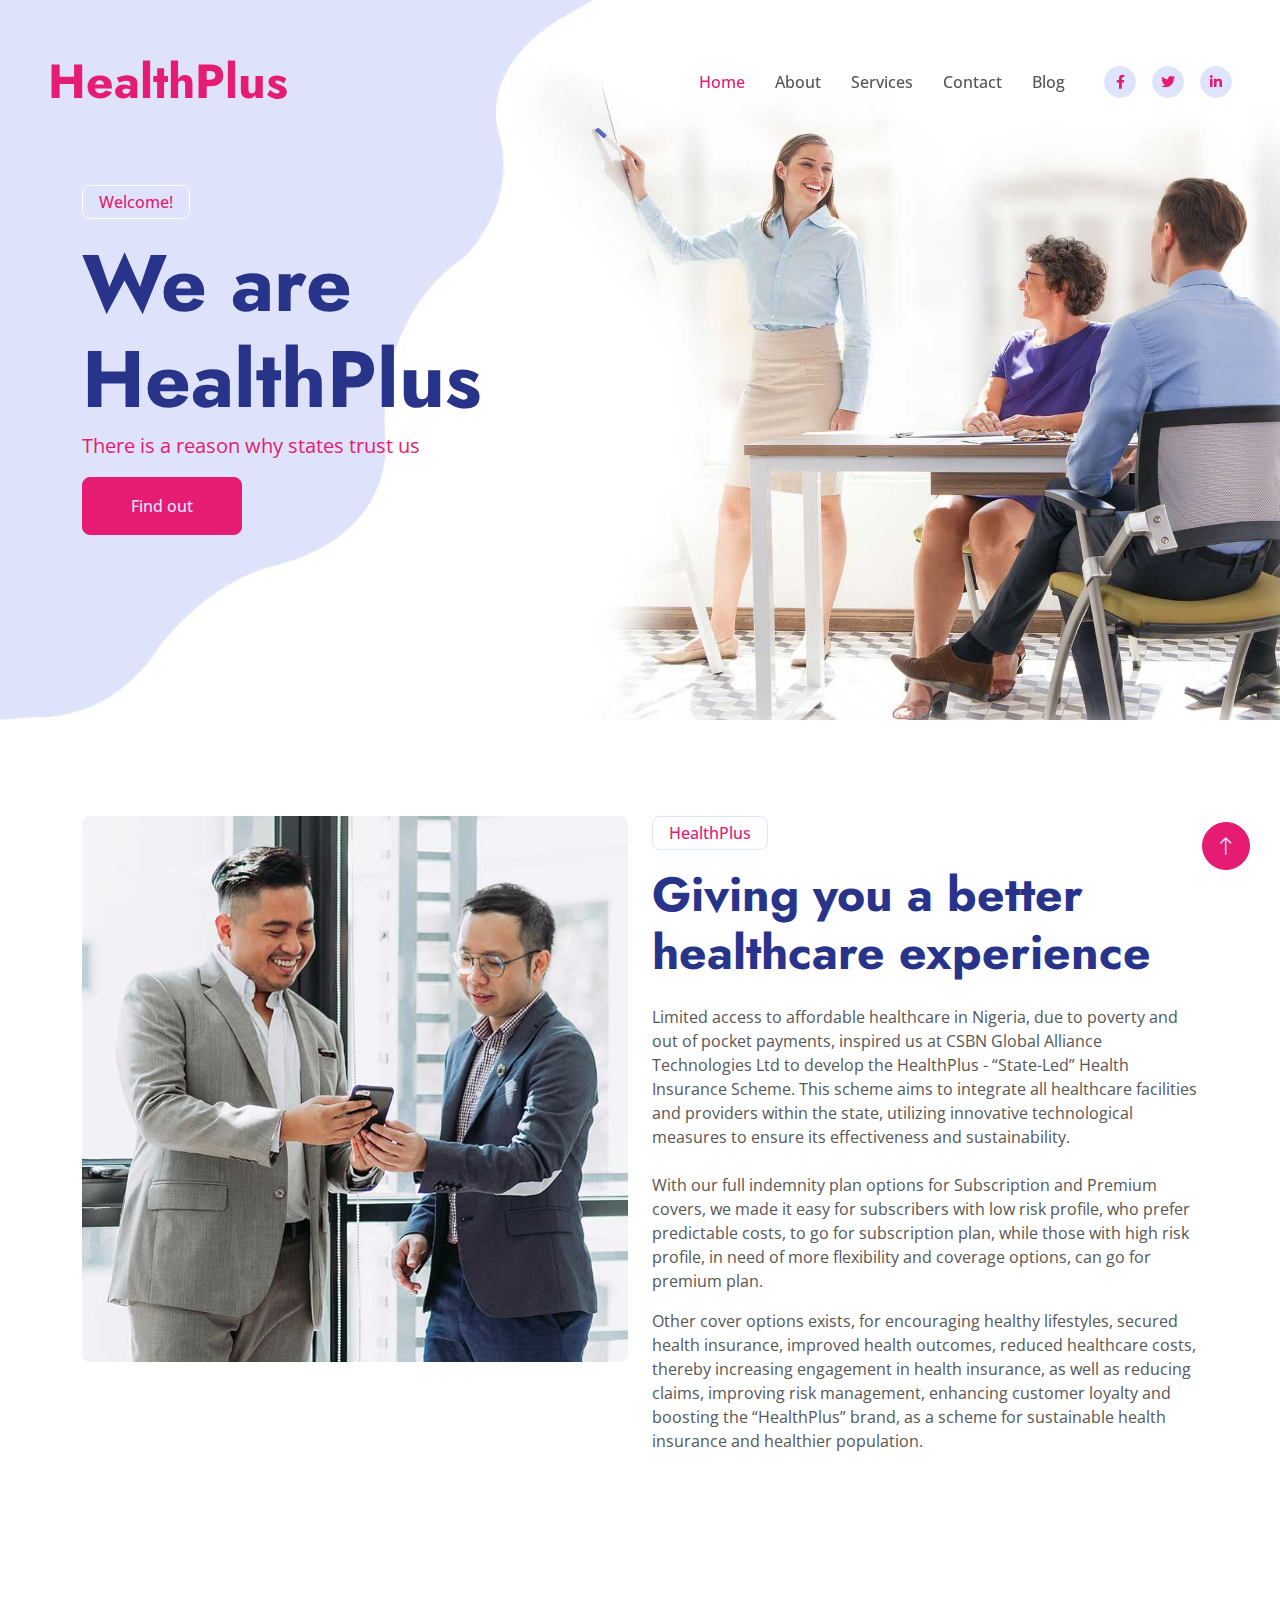
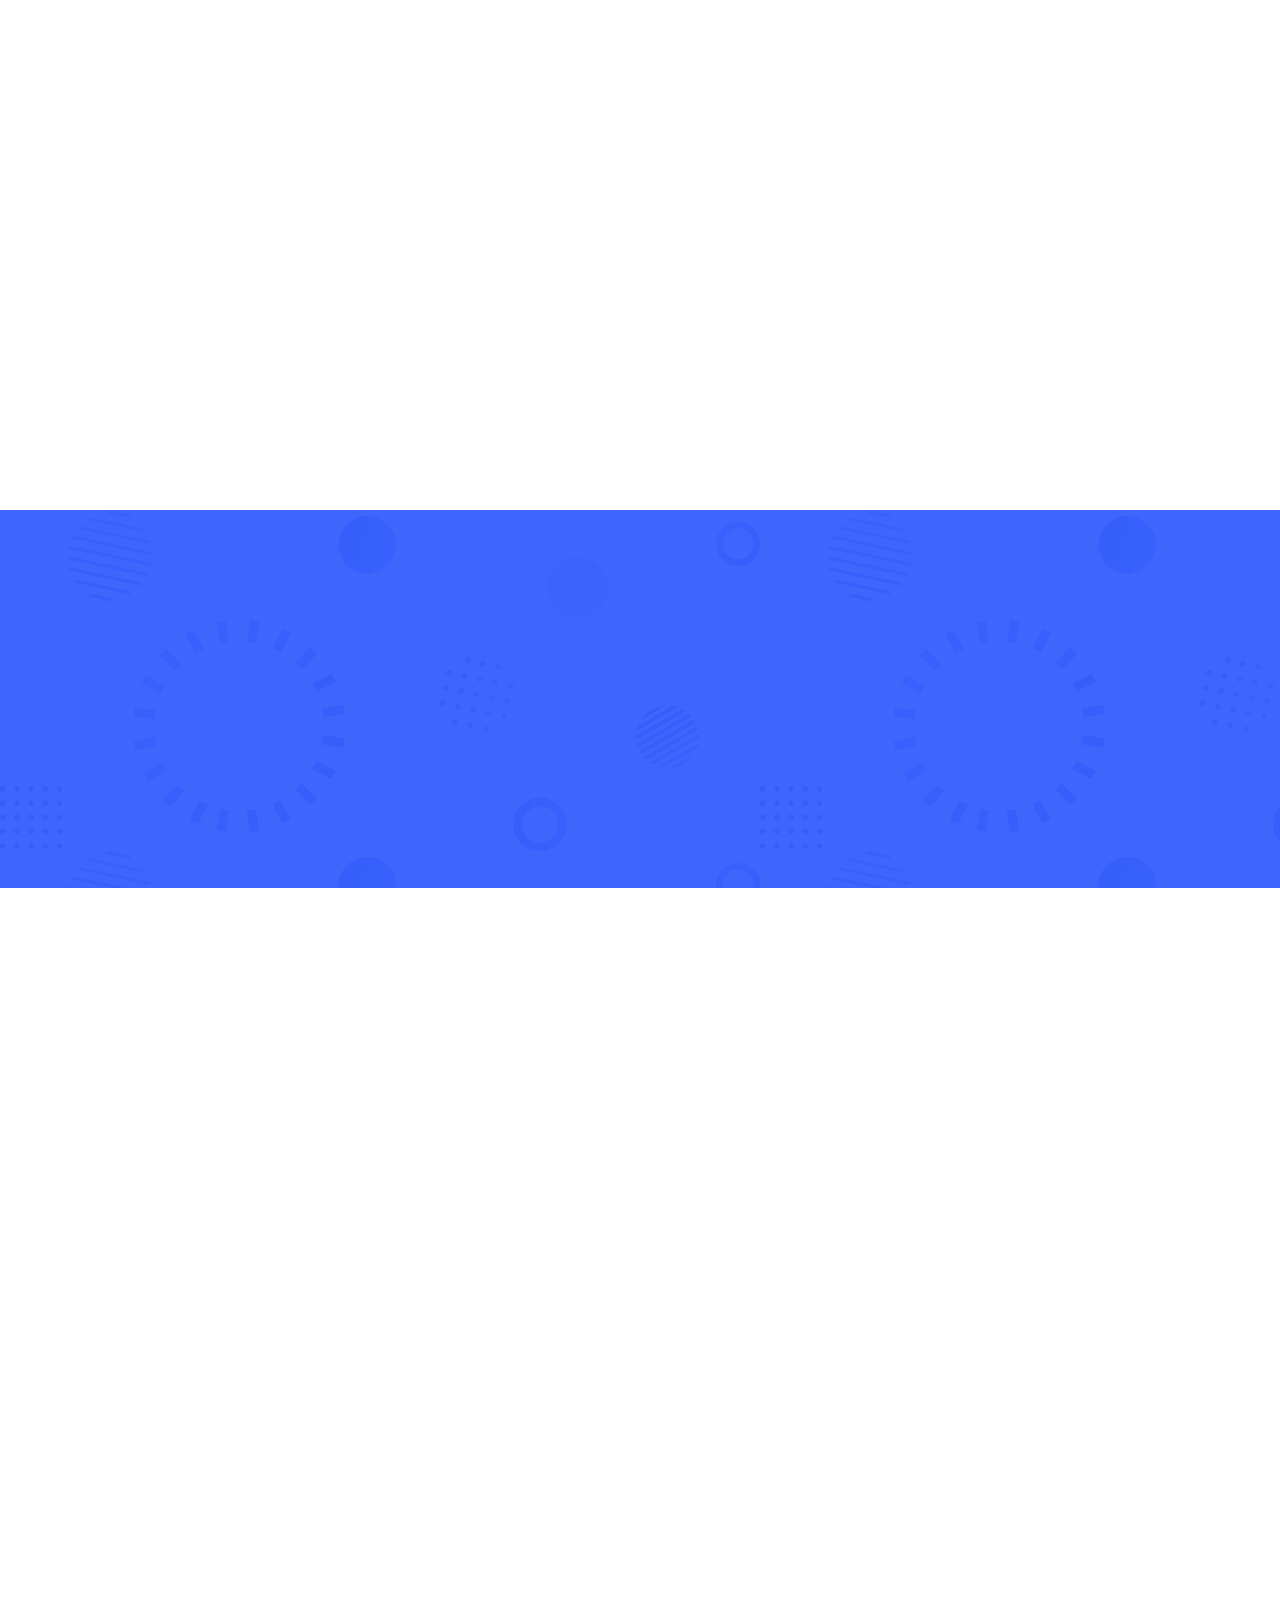
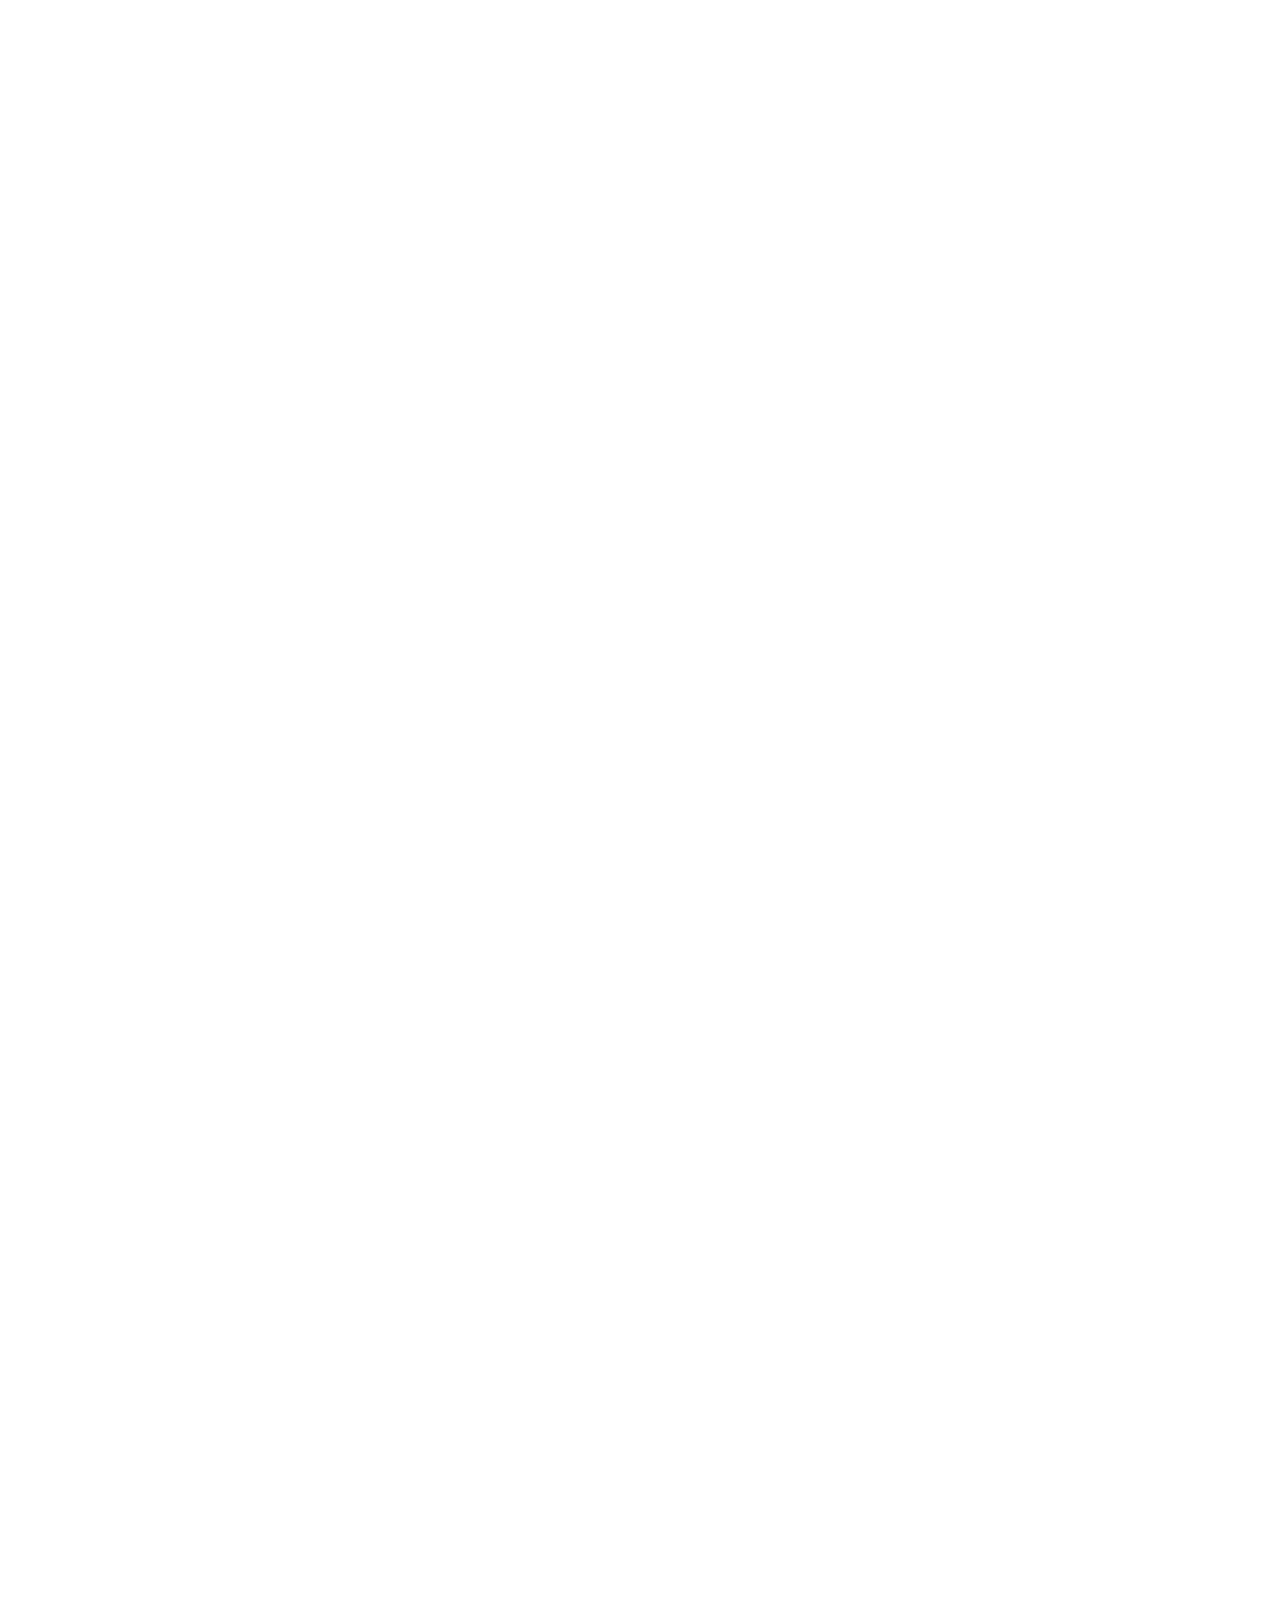
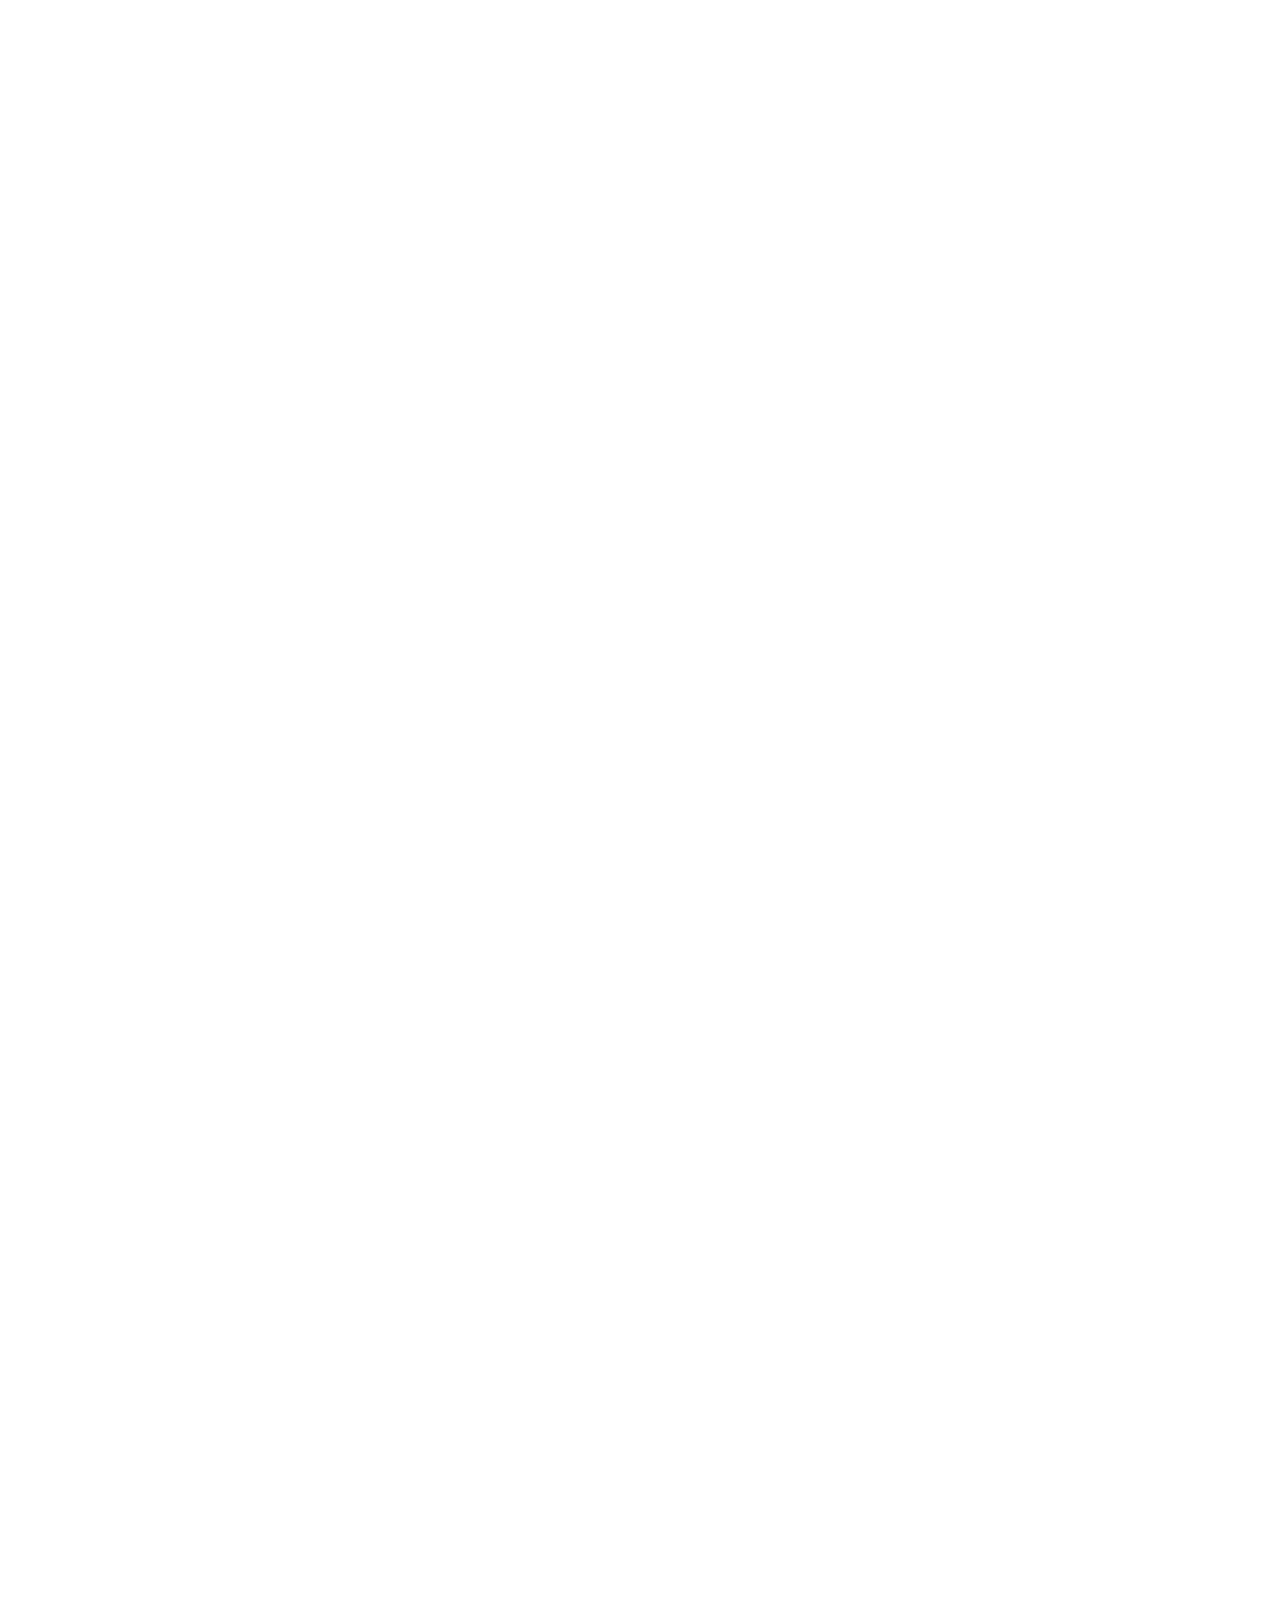
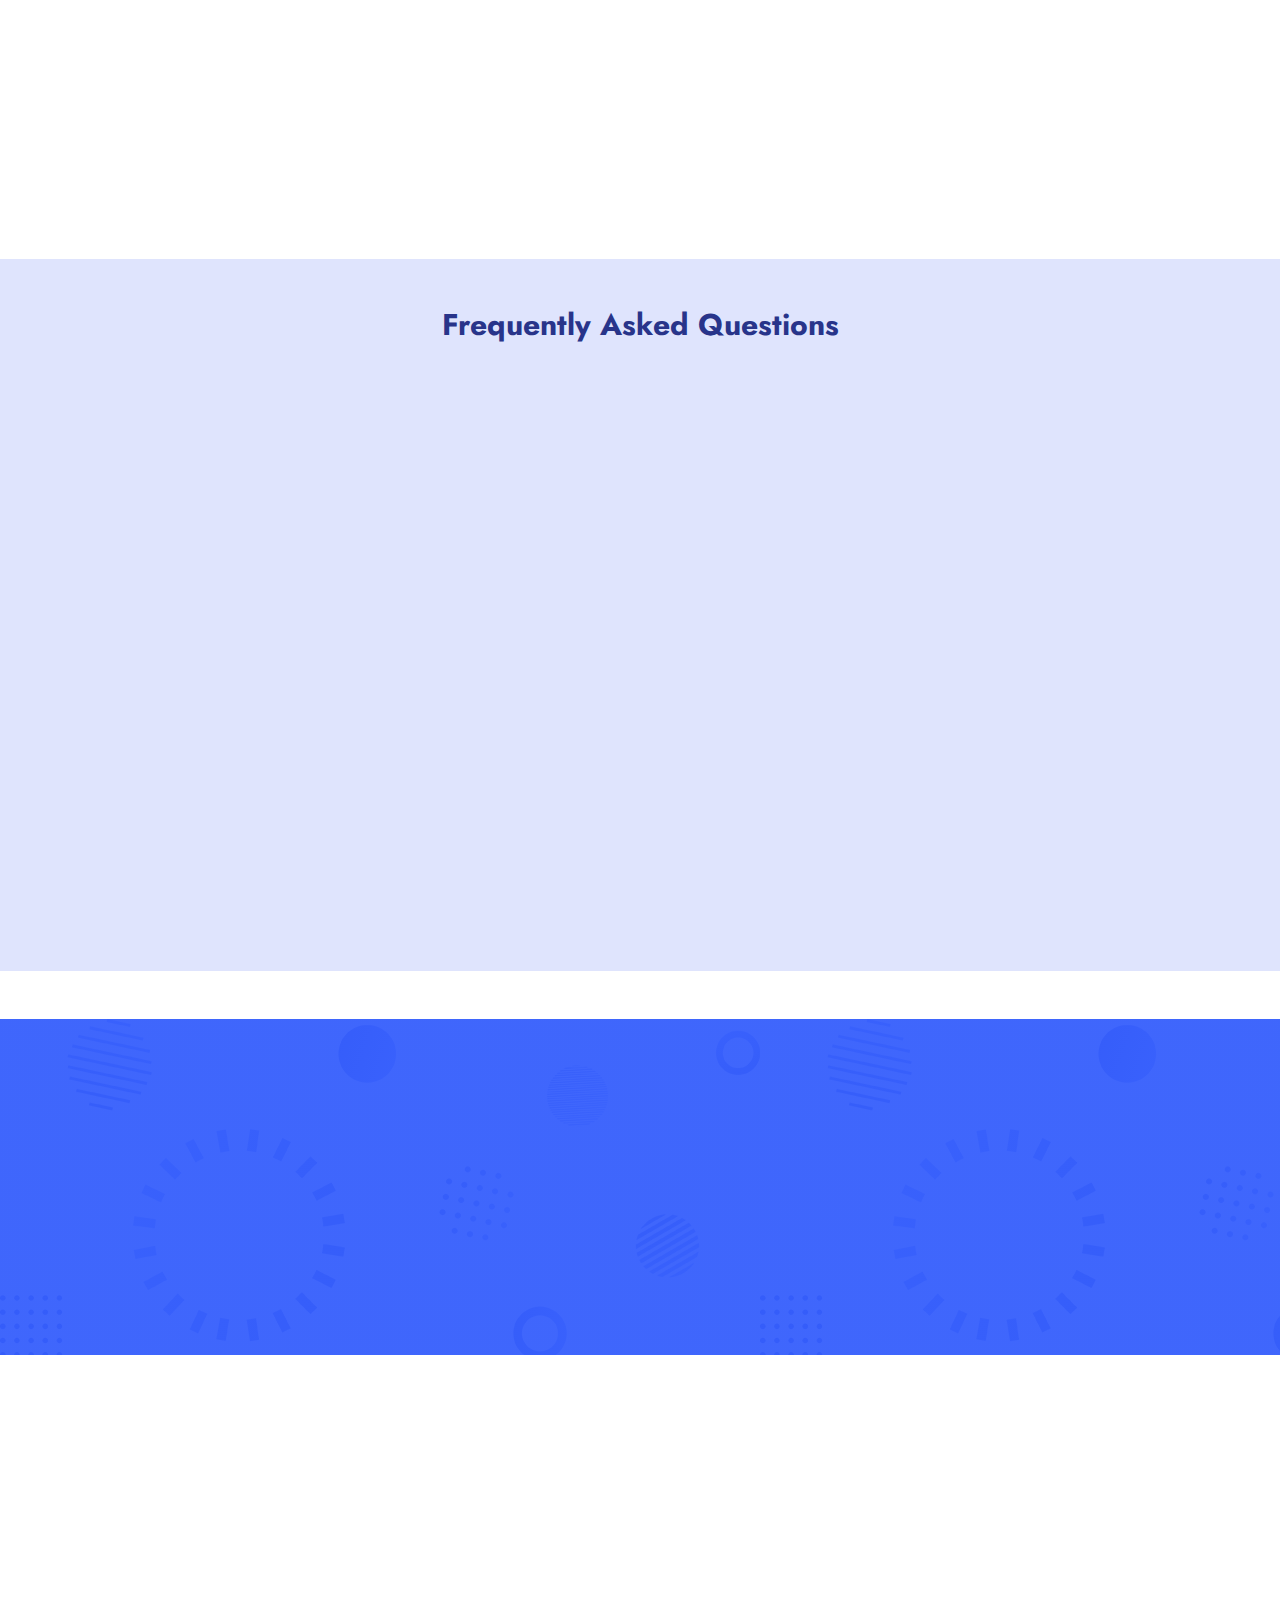
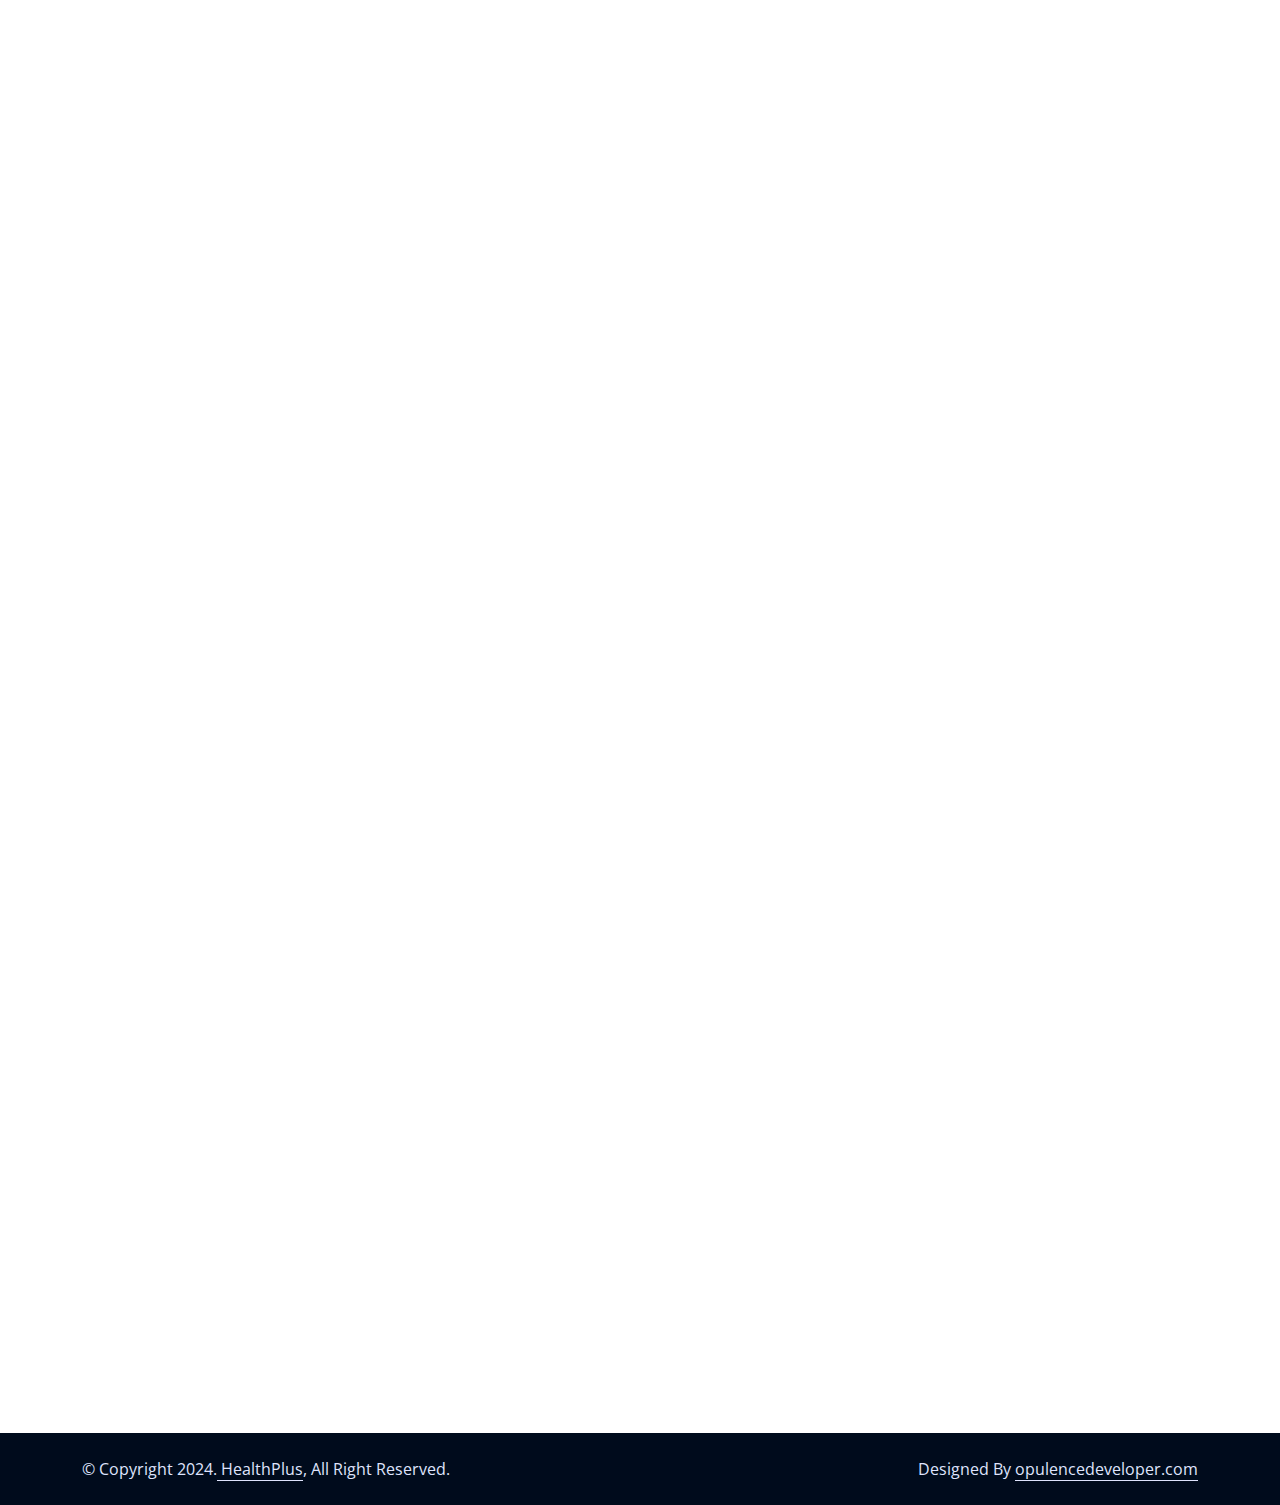
==== commit 723557d4: "update" ====
--- a/public/index.html
+++ b/public/index.html
@@ -304,7 +304,7 @@
             <div class="row g-4">
               <div class="col-6">
                 <div class="d-flex">
-                  <i style="color: #E61B72;" class="fas fa-users fa-4x"></i>
+                  <i style="color: #e61b72" class="fas fa-users fa-4x"></i>
 
                   <div class="d-flex flex-column ms-3">
                     <h2 class="mb-0 fw-bold">5K</h2>
@@ -314,7 +314,7 @@
               </div>
               <div class="col-6">
                 <div class="d-flex">
-                  <i style="color: #E61B72;" class="fas fa-trophy fa-4x"></i>
+                  <i style="color: #e61b72" class="fas fa-trophy fa-4x"></i>
                   <div class="d-flex flex-column ms-3">
                     <h2 class="mb-0 fw-bold">1,825M</h2>
                     <small class="text-dark">Yearly inclusion achievment</small>
@@ -1226,7 +1226,10 @@
           style="max-width: 900px"
         >
           <h4 class="text-primary">Our Feature</h4>
-          <h1 style="line-height: 50px;" class="display-5 mb-4">How we contribute towards improving on the social health and wellness of our subscribers in member states</h1>
+          <h1 style="line-height: 50px" class="display-5 mb-4">
+            How we contribute towards improving on the social health and
+            wellness of our subscribers in member states
+          </h1>
           <!-- <p class="mb-0">
             Dolor sit amet consectetur, adipisicing elit. Ipsam, beatae maxime.
             Vel animi eveniet doloremque reiciendis soluta iste provident non
@@ -1242,7 +1245,7 @@
           >
             <div class="text-center p-4">
               <div class="d-inline-block rounded bg-light p-4 mb-4">
-                <i style="color:#E61B72" class="fas fa-envelope fa-5x"></i>
+                <i style="color: #e61b72" class="fas fa-envelope fa-5x"></i>
               </div>
               <div class="feature-content">
                 <a href="#" class="h4"
@@ -1265,7 +1268,7 @@
           >
             <div class="text-center p-4">
               <div class="d-inline-block rounded bg-light p-4 mb-4">
-                <i style="color:#E61B72" class="fas fa-mail-bulk fa-5x"></i>
+                <i style="color: #e61b72" class="fas fa-mail-bulk fa-5x"></i>
               </div>
               <div class="feature-content">
                 <a href="#" class="h4"
@@ -1288,7 +1291,7 @@
           >
             <div class="text-center rounded p-4">
               <div class="d-inline-block rounded bg-light p-4 mb-4">
-                <i style="color:#E61B72" class="fas fa-sitemap fa-5x"></i>
+                <i style="color: #e61b72" class="fas fa-sitemap fa-5x"></i>
               </div>
               <div class="feature-content">
                 <a href="#" class="h4"
@@ -1311,11 +1314,11 @@
           >
             <div class="text-center rounded p-4">
               <div class="d-inline-block rounded bg-light p-4 mb-4">
-                <i style="color:#E61B72" class="fas fa-tasks fa-5x"></i>
+                <i style="color: #e61b72" class="fas fa-tasks fa-5x"></i>
               </div>
               <div class="feature-content">
                 <a href="#" class="h4">
-                  Health-Innovation Initiative  Support Programs
+                  Health-Innovation Initiative Support Programs
                   <!-- <i class="fa fa-long-arrow-alt-right"></i> -->
                 </a>
                 <p class="mt-4 mb-2">
@@ -1341,7 +1344,10 @@
     <!-- FAQ Start -->
 
     <div class="container-fluid FAQ bg-light overflow-hidden py-5">
-      <h1 style="margin: auto; text-align: center; font-size: 30px;" class="display-5 mb-4">
+      <h1
+        style="margin: auto; text-align: center; font-size: 30px"
+        class="display-5 mb-4"
+      >
         Frequently Asked Questions
       </h1>
       <div class="container py-5">
@@ -1360,7 +1366,7 @@
                   >
                     What is Health Insurance?
                   </button>
-                </h2> 
+                </h2>
                 <div
                   id="collapseOne"
                   class="accordion-collapse collapse show"
@@ -1369,7 +1375,7 @@
                 >
                   <div class="accordion-body my-2">
                     <!-- <h5>Dolor sit amet consectetur adipisicing elit.</h5> -->
-                    <p >
+                    <p>
                       Health insurance is that coverage you secure over your
                       healthcare.
                     </p>
@@ -1774,9 +1780,9 @@
           <p
             class="d-inline-block border rounded text-primary fw-semi-bold py-1 px-3"
           >
-            Our Team
+            Meet The Team
           </p>
-          <h1 class="display-5 mb-5">Exclusive Team</h1>
+          <h1 class="display-5 mb-5">Executive Directors</h1>
         </div>
         <div class="row g-4">
           <div class="col-lg-4 col-md-6 wow fadeInUp" data-wow-delay="0.1s">
@@ -1945,6 +1951,10 @@
             <p class="mb-2">
               <i class="fa fa-map-marker-alt me-3"></i>Suite 35 Tafawa Balewa
               Square, Onikan, Lagos, Nigeria
+            </p>
+            <p class="mb-2">
+              <i class="fa fa-map-marker-alt me-3"></i>Suite 3-5, Ruchennam
+              Close, off Pinok Street, Ayaba-Umueze Road, Osisioma. Abia State
             </p>
             <p class="mb-2">
               <i class="fa fa-phone-alt me-3"></i>+234 814 741 46170
@@ -2009,7 +2019,7 @@
             <!--/*** This template is free as long as you keep the footer author’s credit link/attribution link/backlink. If you'd like to use the template without the footer author’s credit link/attribution link/backlink, you can purchase the Credit Removal License from "https://htmlcodex.com/credit-removal". Thank you for your support. ***/-->
             Designed By
             <a class="border-bottom" href="https://opulencedeveloper.com"
-              >Opulence Developer</a
+              >opulencedeveloper.com</a
             >
           </div>
         </div>
--- a/public/css/style.css
+++ b/public/css/style.css
@@ -20,6 +20,14 @@
 
 body {
     overflow-x: hidden;
+}
+
+.abb{
+    display: none
+}
+
+.abb_II{
+    display: block;
 }
 
 .point-style {
@@ -150,6 +158,14 @@
 }
 
 @media (max-width: 991.98px) {
+    .abb{
+        display: block;
+        
+    }
+    
+    .abb_II{
+        display: none;
+    }
     .navbar .navbar-nav {
         margin-top: 10px;
         border-top: 1px solid rgba(0, 0, 0, .07);
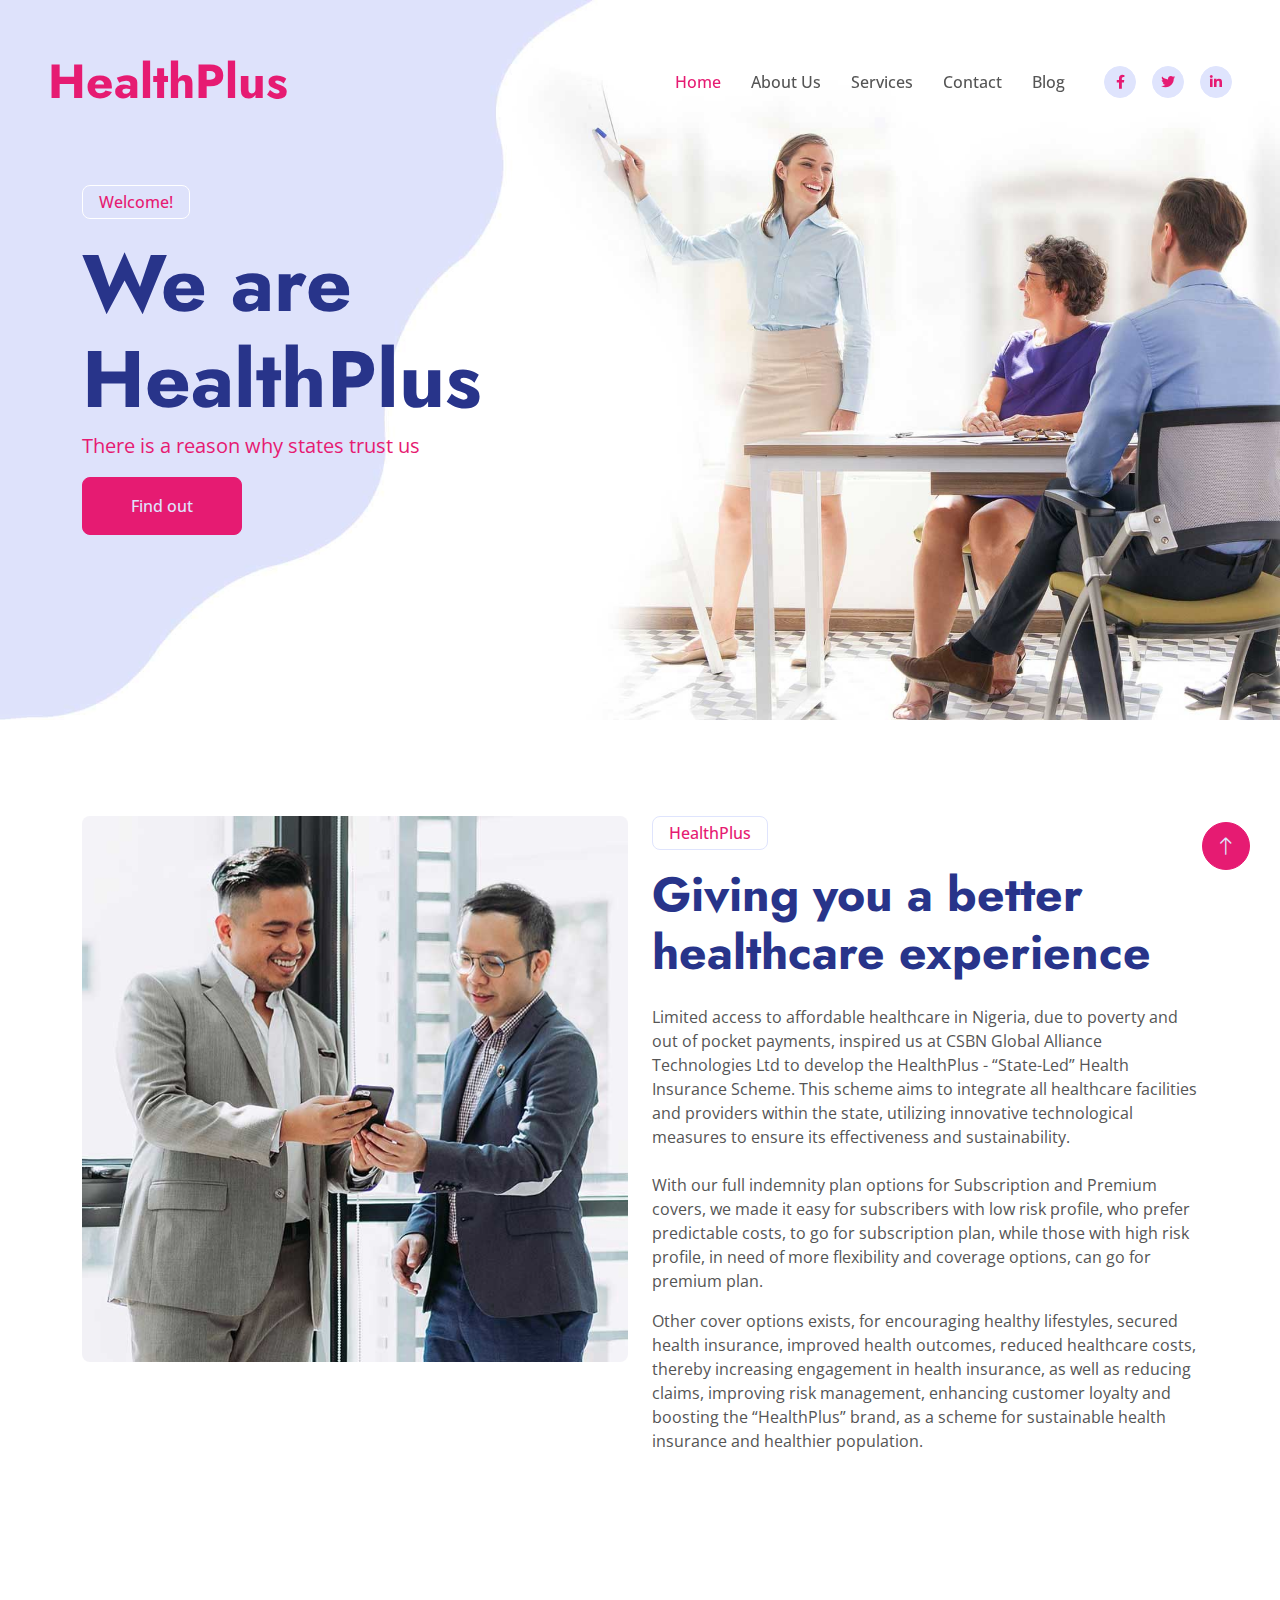
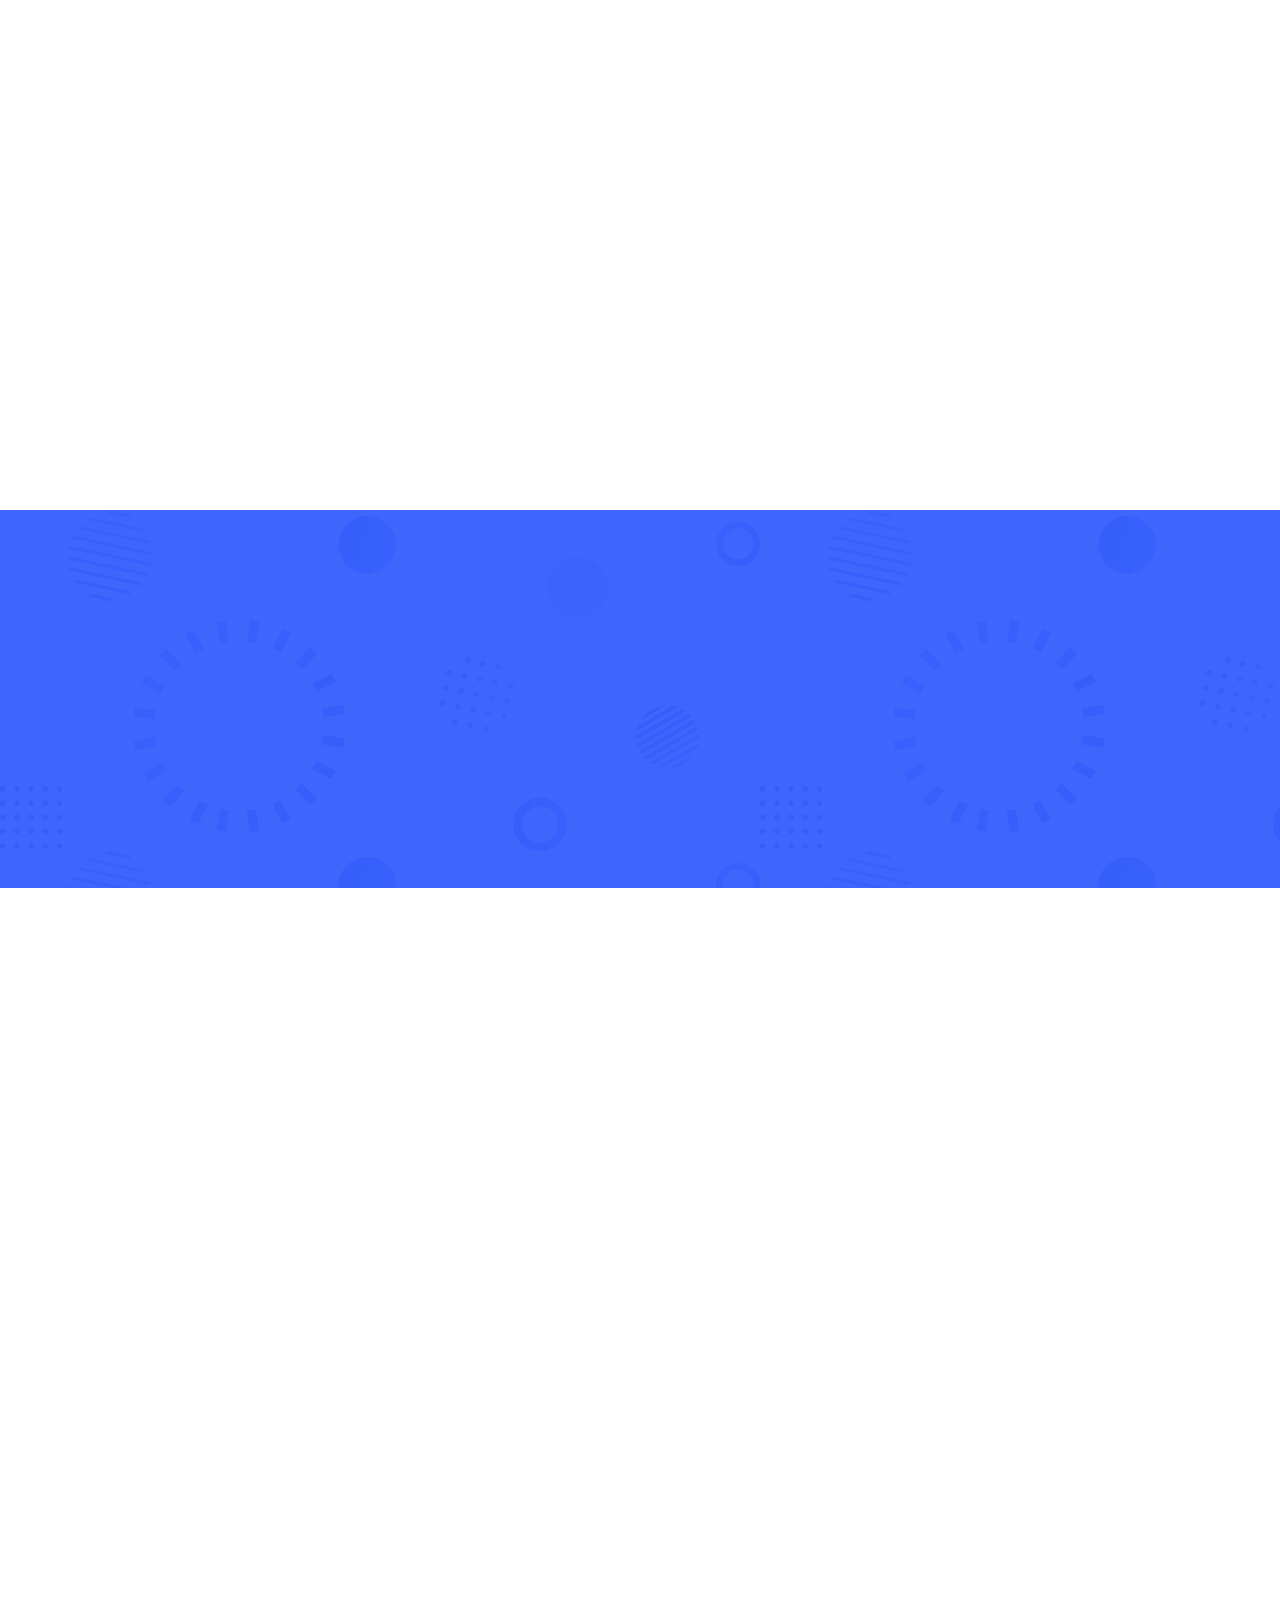
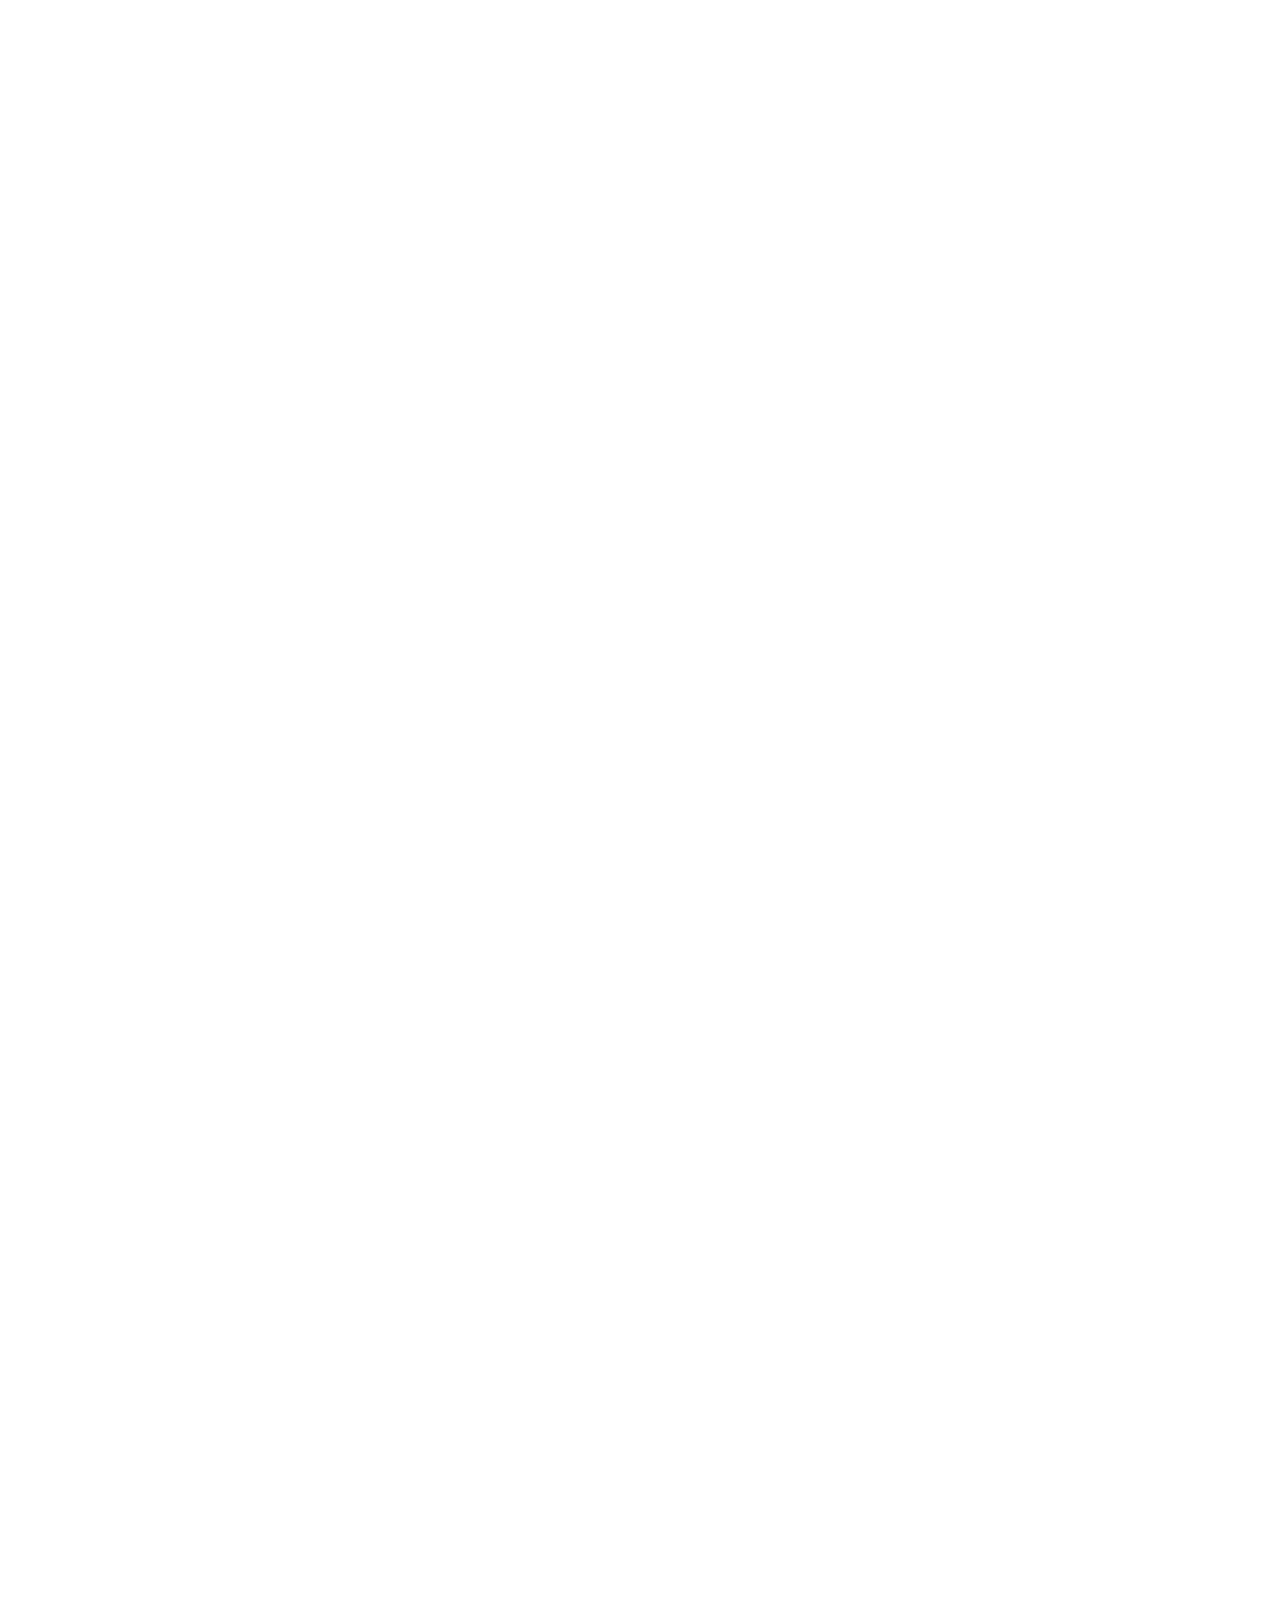
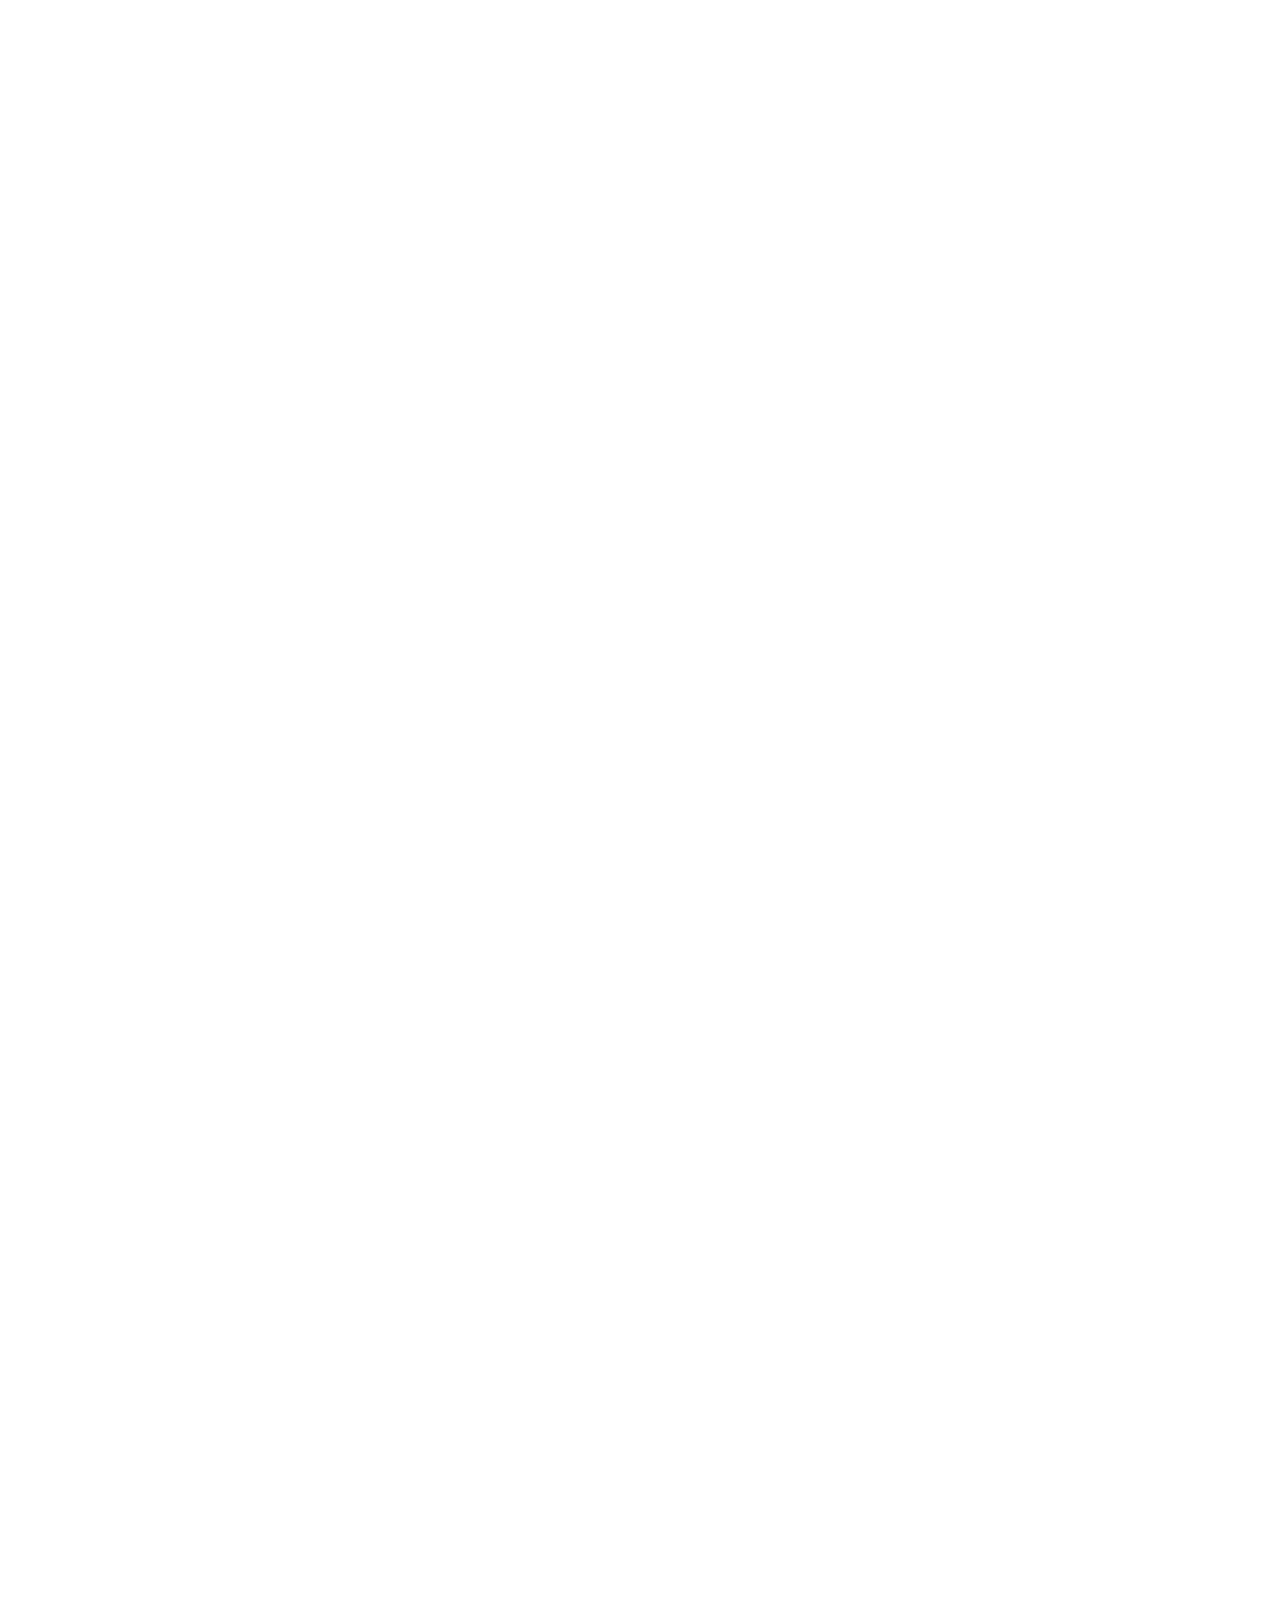
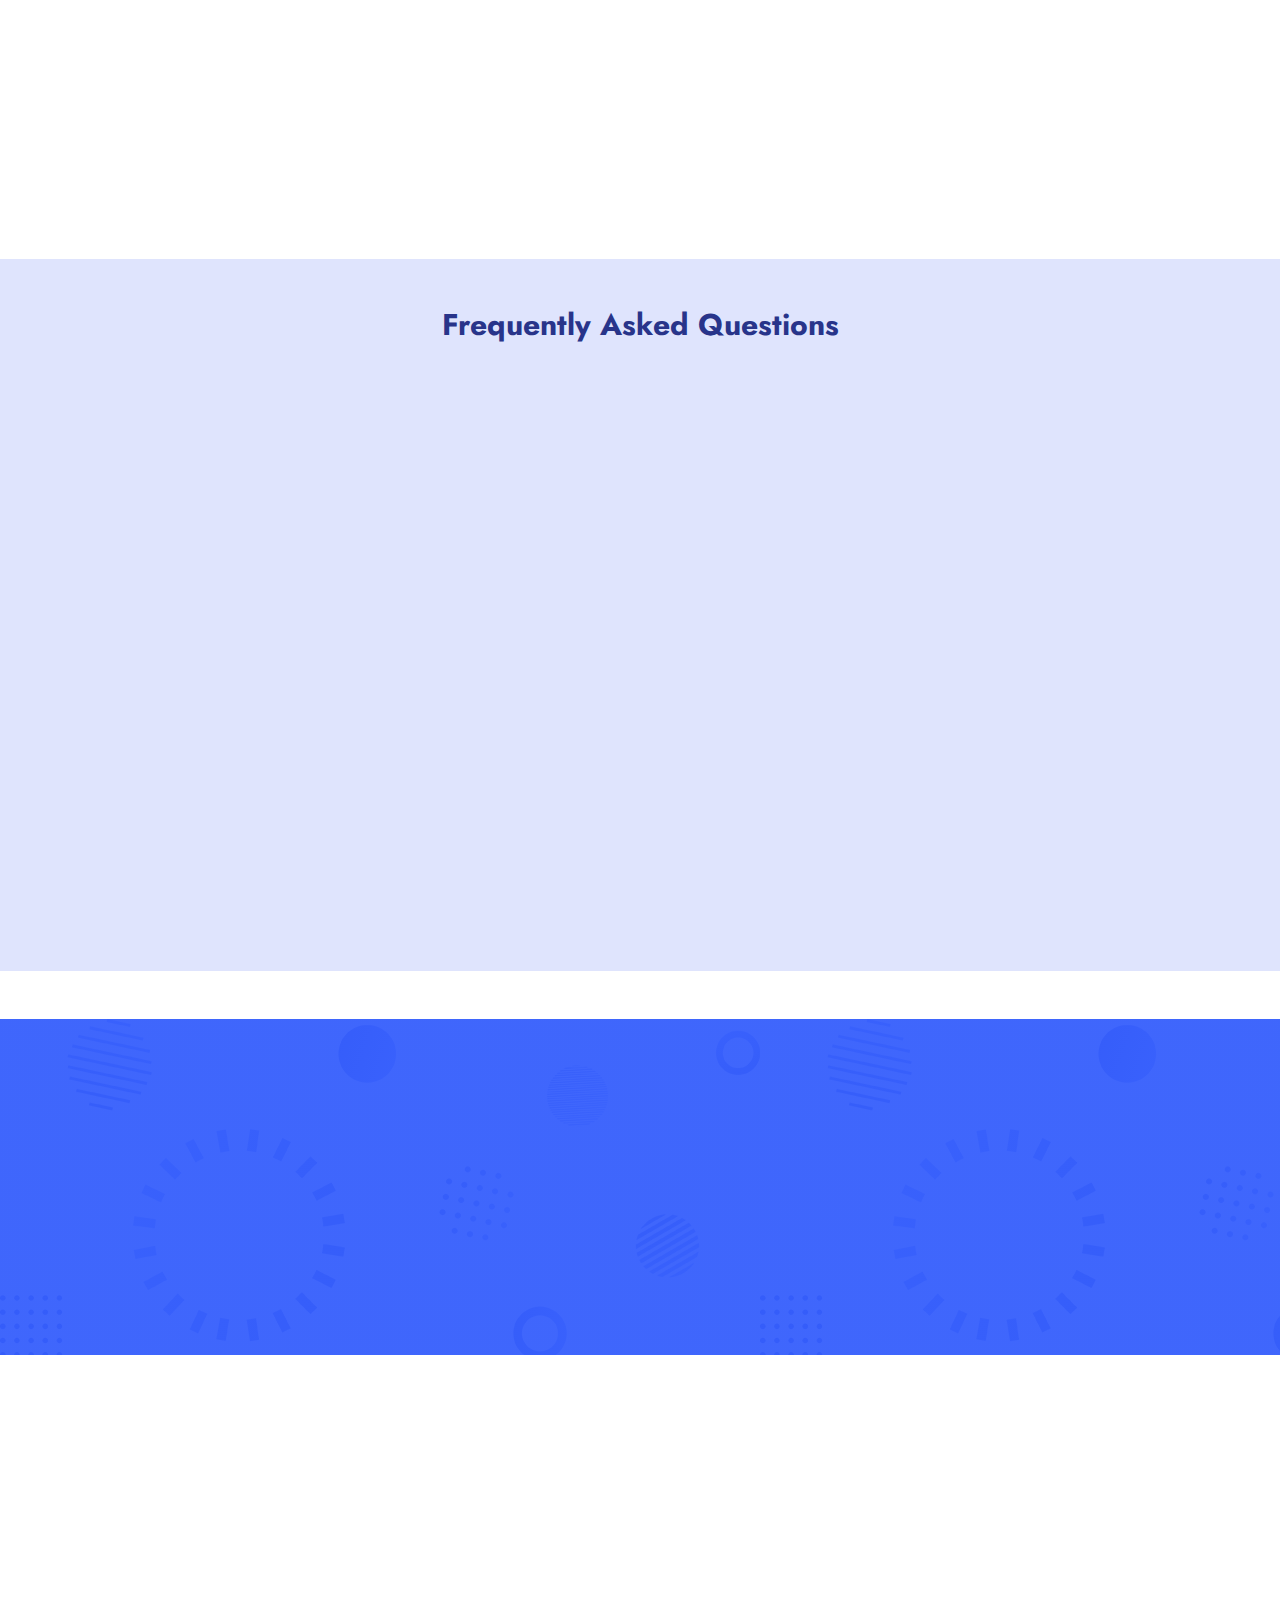
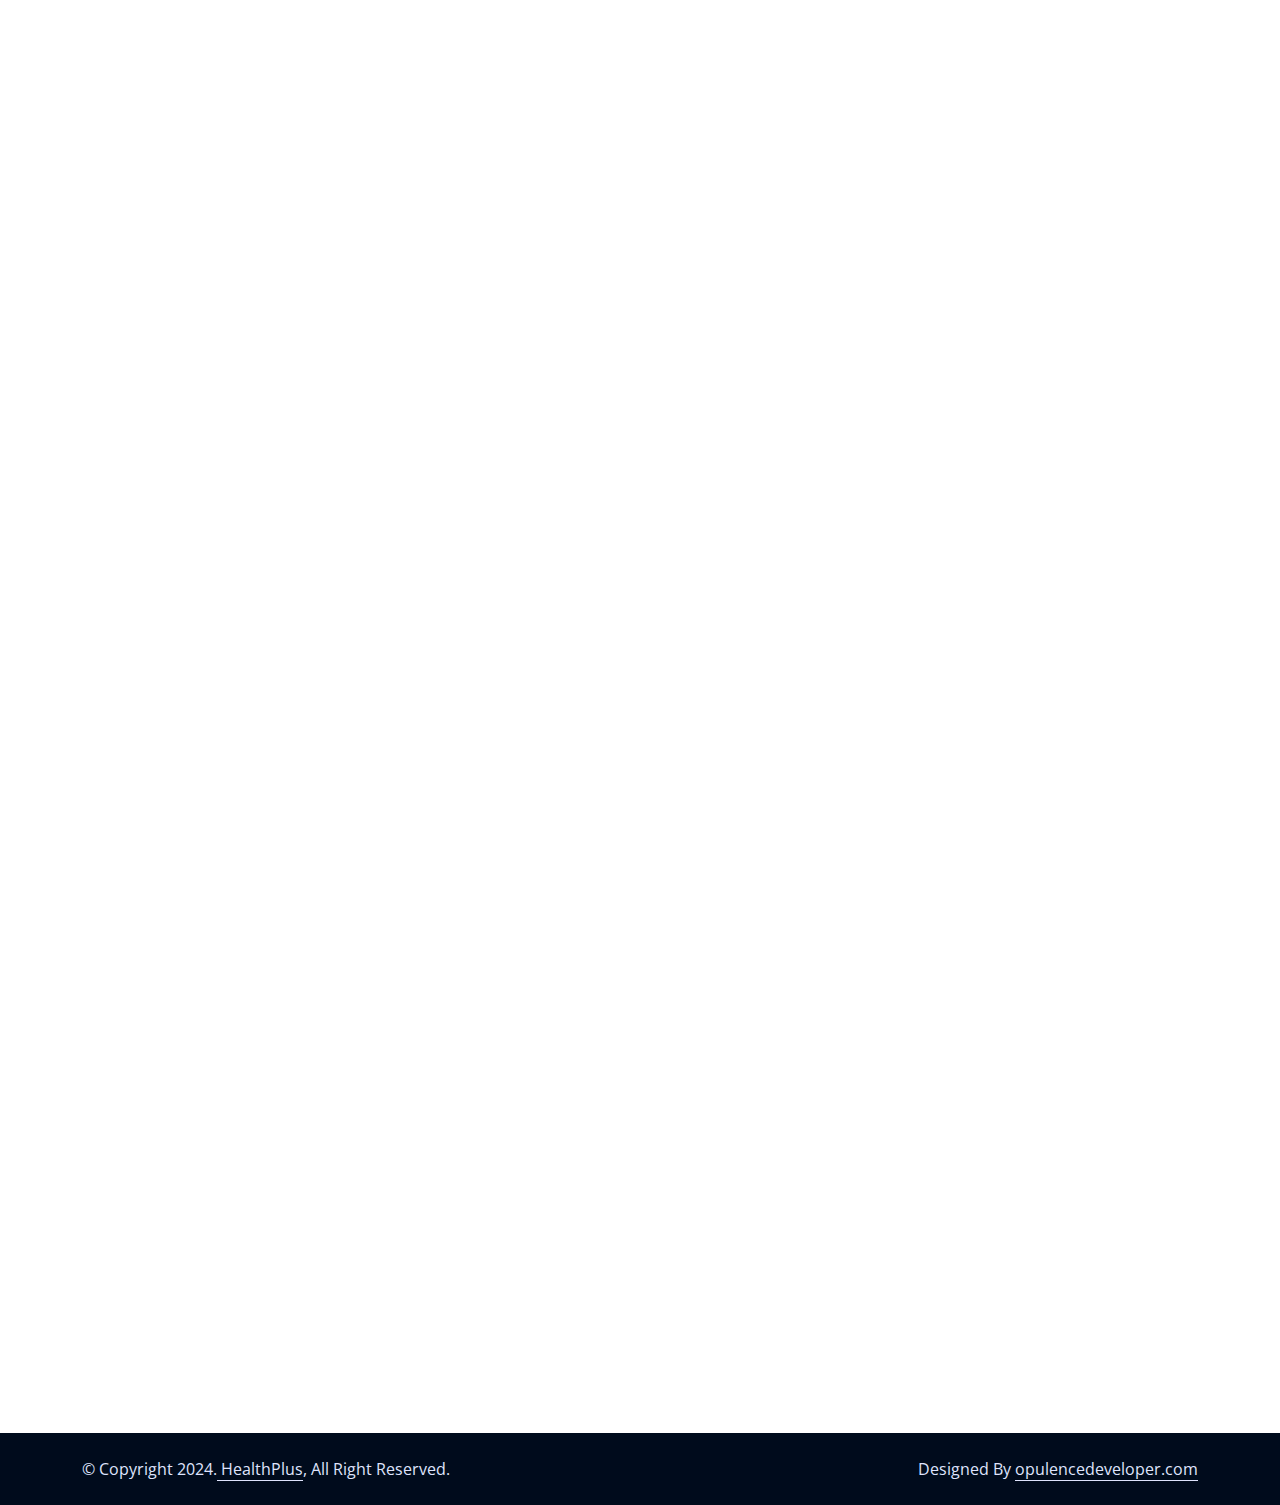
==== commit 59997b0d: "latest" ====
--- a/public/index.html
+++ b/public/index.html
@@ -79,7 +79,7 @@
         <div class="collapse navbar-collapse" id="navbarCollapse">
           <div class="navbar-nav ms-auto p-4 p-lg-0">
             <a href="index.html" class="nav-item nav-link active">Home</a>
-            <a href="about.html" class="nav-item nav-link">About</a>
+            <a href="about.html" class="nav-item nav-link">About Us</a>
             <a href="service.html" class="nav-item nav-link">Services</a>
             <!-- <div class="nav-item dropdown">
                         <a href="#" class="nav-link dropdown-toggle" data-bs-toggle="dropdown">Pages</a>
@@ -820,8 +820,8 @@
     </div> -->
     <!-- Service End -->
 
-    <!-- Benefits Start -->
-    <div class="container-xxl service py-5">
+    <!-- Benefits Start Desktop -->
+    <div class="abb_II container-xxl service py-5">
       <div class="container">
         <div
           class="text-center mx-auto wow fadeInUp"
@@ -856,6 +856,11 @@
                   </p>
                 </h5>
               </button>
+              
+
+
+
+              
               <button
                 class="nav-link w-100 d-flex align-items-center text-start border p-4 mb-4"
                 data-bs-toggle="pill"
@@ -1215,7 +1220,444 @@
         </div>
       </div>
     </div>
-    <!-- Benefits End -->
+    <!-- Benefits Desktop End -->
+
+
+
+
+
+
+
+
+
+
+
+
+
+    <!-- Benefits Mobile Start -->
+    <div class="abb container-xxl service py-5">
+      <div class="container">
+        <div
+          class="text-center mx-auto wow fadeInUp"
+          data-wow-delay="0.1s"
+          style="max-width: 800px"
+        >
+          <p
+            class="d-inline-block border rounded text-primary fw-semi-bold py-1 px-3"
+          >
+            Benefits
+          </p>
+          <h3 class="display-5 mb-5">
+            We offer you more value for your Money.
+          </h3>
+        </div>
+        <div class="row g-4 wow fadeInUp" data-wow-delay="0.3s">
+          <div class="col-lg-4">
+            <div
+              class="nav nav-pills d-flex justify-content-between w-100 me-4"
+            >
+              <!-- <div class="nav nav-pills d-flex justify-content-between w-100 h-100 me-4"> -->
+              <button
+                class="nav-link w-100 d-flex align-items-center text-start border p-4 mb-4 active"
+                data-bs-toggle="pill"
+                data-bs-target="#tab-pane-1 #tab-pane-11"
+                type="button"
+              >
+                <h5 class="m-0" style="display: flex; flex-direction: row">
+                  <i class="fa fa-bars text-primary me-3"></i>
+                  <p style="margin: 0px; text-align: left; margin-top: -2px">
+                    Health Protection
+                  </p>
+                </h5>
+              </button>
+              <div class="col-lg-8">
+                <div class="tab-content w-100">
+              <div class="tab-pane fade show active" id="tab-pane-11">
+                <div class="row g-4">
+                  <div class="col-md-6 the-min">
+                    <div class="position-relative h-100">
+                      <img
+                        class="position-absolute rounded w-100 h-100"
+                        src="img/service-1.jpg"
+                        style="object-fit: cover"
+                        alt=""
+                      />
+                    </div>
+                  </div>
+                  <div class="col-md-6">
+                    <h3 class="mb-4">
+                      Your passport to secured Health and Wellness
+                    </h3>
+                    <p class="">
+                      Our strategic approaches to healthcare delivery,
+                      preventive and curative care treatment, availability of
+                      expanded network, customer relief and complaint
+                      resolution, 24/7 Toll-free call center, accidents and
+                      emergency response, online and remote physical doctors’
+                      consultation, reduces barriers to accessing quality health
+                      care and gives our subscribers better and improved health
+                      protection.
+                    </p>
+                    <!-- <p>
+                      <i class="fa fa-check text-primary me-3"></i>Medical
+                      Consultations
+                    </p>
+                    <p>
+                      <i class="fa fa-check text-primary me-3"></i
+                      >Hospitalization
+                    </p>
+                    <p>
+                      <i class="fa fa-check text-primary me-3"></i>Diagnostic
+                      tests
+                    </p>
+                    <p>
+                      <i class="fa fa-check text-primary me-3"></i>Medications
+                    </p>
+                    <p>
+                      <i class="fa fa-check text-primary me-3"></i>Preventive
+                      and Curative care
+                    </p> -->
+                  </div>
+                </div>
+              </div> </div> </div>
+
+
+
+              
+              <button
+                class="nav-link w-100 d-flex align-items-center text-start border p-4 mb-4"
+                data-bs-toggle="pill"
+                data-bs-target="#tab-pane-22"
+                type="button"
+              >
+                <h5 class="m-0" style="display: flex; flex-direction: row">
+                  <i class="fa fa-bars text-primary me-3"></i>
+                  <p style="margin: 0px; text-align: left; margin-top: -2px">
+                    Access to Quality Healthcare
+                  </p>
+                </h5>
+              </button>
+              <div class="col-lg-8">
+                <div class="tab-content w-100">
+                  <div class="tab-pane fade" id="tab-pane-22">
+                    <div class="row g-4">
+                      <div class="col-md-6 the-min">
+                        <div class="position-relative h-100">
+                          <img
+                            class="position-absolute rounded w-100 h-100"
+                            src="img/service-2.jpg"
+                            style="object-fit: cover"
+                            alt=""
+                          />
+                        </div>
+                      </div>
+                      <div class="col-md-6">
+                        <h3 class="mb-4">Your wholistic access to Healthcare</h3>
+                        <p class="mb-4">
+                          Our robust and expansive Health Coverage plans, tailored
+                          to suite all subscribers for maximal coverage, ensures
+                          financially secured access to quality health care, for our
+                          subscribers, in the areas of:
+                        </p>
+                        <div class="point-style">
+                          <i class="fa fa-check text-primary me-3"></i>
+                          <p style="padding-top: 10px">Medical Consultations</p>
+                        </div>
+                        <div class="point-style">
+                          <i class="fa fa-check text-primary me-3"></i>
+                          <p style="padding-top: 10px">Hospitalization</p>
+                        </div>
+                        <div class="point-style">
+                          <i class="fa fa-check text-primary me-3"></i>
+                          <p style="padding-top: 10px">Diagnostic tests</p>
+                        </div>
+                        <div class="point-style">
+                          <i class="fa fa-check text-primary me-3"></i>
+                          <p style="padding-top: 10px">Medications</p>
+                        </div>
+                        <div class="point-style">
+                          <i class="fa fa-check text-primary me-3"></i>
+                          <p style="padding-top: 10px">
+                            Preventive and Curative care
+                          </p>
+                        </div>
+    
+                        <!-- <a href="" class="btn btn-primary py-3 px-5 mt-3">Read More</a> -->
+                      </div>
+                    </div>
+                  </div>
+                </div></div>
+              <button
+                class="nav-link w-100 d-flex align-items-center text-start border p-4 mb-4"
+                data-bs-toggle="pill"
+                data-bs-target="#tab-pane-33"
+                type="button"
+              >
+                <h5 class="m-0" style="display: flex; flex-direction: row">
+                  <i class="fa fa-bars text-primary me-3"></i>
+                  <p
+                    style="
+                      margin: 0px;
+                      margin-top: -2px;
+                      text-align: left;
+                      margin-top: -2px;
+                    "
+                  >
+                    Protection of Life
+                  </p>
+                </h5>
+              </button>
+              <div class="col-lg-8">
+                <div class="tab-content w-100">
+
+                  <div class="tab-pane fade" id="tab-pane-33">
+                    <div class="row g-4">
+                      <div class="col-md-6 the-min">
+                        <div class="position-relative h-100">
+                          <img
+                            class="position-absolute rounded w-100 h-100"
+                            src="img/service-3.jpg"
+                            style="object-fit: cover"
+                            alt=""
+                          />
+                        </div>
+                      </div>
+                      <div class="col-md-6">
+                        <h3 class="mb-4">Innovations that protect your health</h3>
+                        <p class="mb-4">
+                          Providing accidents & emergency (A&E) Medical Services,
+                          Initiating campaigns and awareness programs for early
+                          detection and preventive care, 24/7 toll free call center
+                          equipped with telecommunications and tech software
+                          facilities, Promoting and encouraging pregnant women to
+                          subscribe to our “Maternity Plus” Free Antenatal Care
+                          Plan.
+                        </p>
+                        <!-- <p>
+                          <i class="fa fa-check text-primary me-3"></i>Promoting
+                          awareness for early detection of illnesses and improving
+                          access to quality healthcare¬
+                        </p>
+                        <p>
+                          <i class="fa fa-check text-primary me-3"></i>Providing
+                          accidents & emergency (A&E) Medical Services
+                        </p>
+                        <p>
+                          <i class="fa fa-check text-primary me-3"></i>Setting up a
+                          24/7 toll free call center, fully equipped with
+                          telecommunications and tech software equipments
+                        </p>
+                        <p>
+                          <i class="fa fa-check text-primary me-3"></i>Effectively
+                          promoting and encouraging pregnant women to subscribe to
+                          our “Maternity Plus” plan.
+                        </p> -->
+                      </div>
+                    </div>
+                  </div>
+                </div></div>
+              <button
+                class="nav-link w-100 d-flex align-items-center text-start border p-4 mb-4"
+                data-bs-toggle="pill"
+                data-bs-target="#tab-pane-44"
+                type="button"
+              >
+                <h5 class="m-0" style="display: flex; flex-direction: row">
+                  <i class="fa fa-bars text-primary me-3"></i>
+                  <p
+                    style="
+                      margin: 0px;
+                      margin-top: -2px;
+                      text-align: left;
+                      margin-top: -2px;
+                    "
+                  >
+                    Improved Hospital and Clinic Services
+                  </p>
+                </h5>
+              </button>
+              <div class="col-lg-8">
+                <div class="tab-content w-100">
+                  
+              <div class="tab-pane fade" id="tab-pane-44">
+                <div class="row g-4">
+                  <div class="col-md-6 the-min">
+                    <div class="position-relative h-100">
+                      <img
+                        class="position-absolute rounded w-100 h-100"
+                        src="img/service-4.jpg"
+                        style="object-fit: cover"
+                        alt=""
+                      />
+                    </div>
+                  </div>
+                  <div class="col-md-6">
+                    <h3 class="mb-4">
+                      Your guarantee for prompt and efficient healthcare
+                      services delivery
+                    </h3>
+                    <p class="mb-4">
+                      Our well trained Care-Center Health Advisors across our
+                      healthcare expanded network ensure that prompt and
+                      efficient healthcare services are provide to all
+                      subscribers, engaging our specialized technological
+                      software tools to manage the processes, while observing
+                      all protocols for data entry, retrieval and payment
+                      processing.
+                    </p>
+                  </div>
+                </div>
+              </div>
+                </div></div>
+              <button
+                class="nav-link w-100 d-flex align-items-center text-start border p-4 mb-4"
+                data-bs-toggle="pill"
+                data-bs-target="#tab-pane-55"
+                type="button"
+              >
+                <h5 class="m-0" style="display: flex; flex-direction: row">
+                  <i
+                    style="margin: 0px"
+                    class="fa fa-bars text-primary me-3"
+                  ></i>
+                  <p style="margin: 0px; margin-top: -3px; text-align: left">
+                    Routine Medical Tests & Free Consultations
+                  </p>
+                </h5>
+              </button>
+              <div class="col-lg-8">
+                <div class="tab-content w-100">
+                  
+              <div class="tab-pane fade" id="tab-pane-55">
+                <div class="row g-4">
+                  <div class="col-md-6 the-min">
+                    <div class="position-relative h-100">
+                      <img
+                        class="position-absolute rounded w-100 h-100"
+                        src="img/service-4.jpg"
+                        style="object-fit: cover"
+                        alt=""
+                      />
+                    </div>
+                  </div>
+                  <div class="col-md-6">
+                    <h3 class="mb-4">
+                      Your assurance to tackle illnesses early
+                    </h3>
+                    <p class="mb-4">
+                      Our Care medical professionals and personnel, using our
+                      detailed and expansive diagnostic protocols are trained to
+                      conduct annual routine diagnostic examinations, for all
+                      premium subscribers and HealthPlus Extra Cover plan
+                      subscribers, for early detection of illnesses and
+                      diseases, while offering free consultations for preventive
+                      or curative care treatments, using detailed and expansive
+                      diagnostic protocols.
+                    </p>
+                  </div>
+                </div>
+              </div>
+                </div> </div>
+
+              <button
+                class="nav-link w-100 d-flex align-items-center text-start border p-4 mb-0"
+                data-bs-toggle="pill"
+                data-bs-target="#tab-pane-66"
+                type="button"
+              >
+                <h5 class="m-0" style="display: flex; flex-direction: row">
+                  <i class="fa fa-bars text-primary me-3"></i>
+                  <p style="margin: 0px; margin-top: -2px; text-align: left">
+                    and more…
+                  </p>
+                </h5>
+              </button>
+             
+              <div style="margin-top: 18px;" class="col-lg-8">
+                <div class="tab-content w-100">
+                  <div class="tab-pane fade" id="tab-pane-66">
+                    <div class="row g-4">
+                      <div class="col-md-6 the-min">
+                        <div class="position-relative h-100">
+                          <img
+                            class="position-absolute rounded w-100 h-100"
+                            src="img/service-4.jpg"
+                            style="object-fit: cover"
+                            alt=""
+                          />
+                        </div>
+                      </div>
+                      <div class="col-md-6">
+                        <h3 class="mb-4">With HealthPlus… It never ends</h3>
+                        <div class="point-style">
+                          <i class="fa fa-check text-primary me-3"></i>
+                          <p style="padding-top: 10px">
+                            Access to doctor consultations from anywhere
+                          </p>
+                        </div>
+                        <div class="point-style">
+                          <i class="fa fa-check text-primary me-3"></i>
+                          <p style="padding-top: 10px">
+                            Remote physical consultations & healthcare
+                          </p>
+                        </div>
+                        <div class="point-style">
+                          <i class="fa fa-check text-primary me-3"></i>
+                          <p style="padding-top: 10px">Therapeutic care</p>
+                        </div>
+                        <div class="point-style">
+                          <i class="fa fa-check text-primary me-3"></i>
+                          <p style="padding-top: 10px">
+                            Free planned Antenatal care
+                          </p>
+                        </div>
+                        <div class="point-style">
+                          <i class="fa fa-check text-primary me-3"></i>
+                          <p style="padding-top: 10px">Free Medical Treatments</p>
+                        </div>
+                        <div class="point-style">
+                          <i class="fa fa-check text-primary me-3"></i>
+                          <p style="padding-top: 10px">
+                            Accidents & Emergency Response
+                          </p>
+                        </div>
+                        <div class="point-style">
+                          <i class="fa fa-check text-primary me-3"></i>
+                          <p style="padding-top: 10px">
+                            Foreign & Domestic Emergency Evacuation
+                          </p>
+                        </div>
+                        <div class="point-style">
+                          <i class="fa fa-check text-primary me-3"></i>
+                          <p style="padding-top: 10px">
+                            Unified Health Insurance “On-the-Go”
+                          </p>
+                        </div>
+                        <div class="point-style">
+                          <i class="fa fa-check text-primary me-3"></i>
+                          <p style="padding-top: 10px">
+                            Free & Easy Insurance Premium payment
+                          </p>
+                        </div>
+                      </div>
+                    </div>
+                  </div> </div> </div>
+                
+            </div>
+          </div>
+          <div class="col-lg-8">
+            <div class="tab-content w-100">
+              
+             
+
+
+            </div>
+          </div>
+        </div>
+      </div>
+    </div>
+    <!-- Benefits Mobile End -->
+
 
     <!-- Feature Start -->
     <div class="container-fluid feature overflow-hidden py-5">
--- a/public/css/style.css
+++ b/public/css/style.css
@@ -158,6 +158,8 @@
 }
 
 @media (max-width: 991.98px) {
+
+    
     .abb{
         display: block;
         
@@ -232,6 +234,7 @@
 }
 
 @media (max-width: 768px) {
+   
     .the-min {
         min-height: 250px;
     }
@@ -408,11 +411,34 @@
 .team-item {
     position: relative;
     padding: 4rem 0;
+   
+}
+
+.team-item-II {
+    position: relative;
+    padding: 3rem 0;
 }
 
 .team-item img {
     position: relative;
     z-index: 2;
+}
+
+.team-item .team-text-II {
+    position: absolute;
+    top: 0;
+    right: 1.5rem;
+    bottom: 0;
+    left: 1.5rem;
+    padding: 15px;
+    border: 1px solid var(--light);
+    border-radius: 8px;
+    display: flex;
+    flex-direction: column;
+    align-items: center;
+    justify-content: space-between;
+    transition: .5s;
+    z-index: 1;
 }
 
 .team-item .team-text {
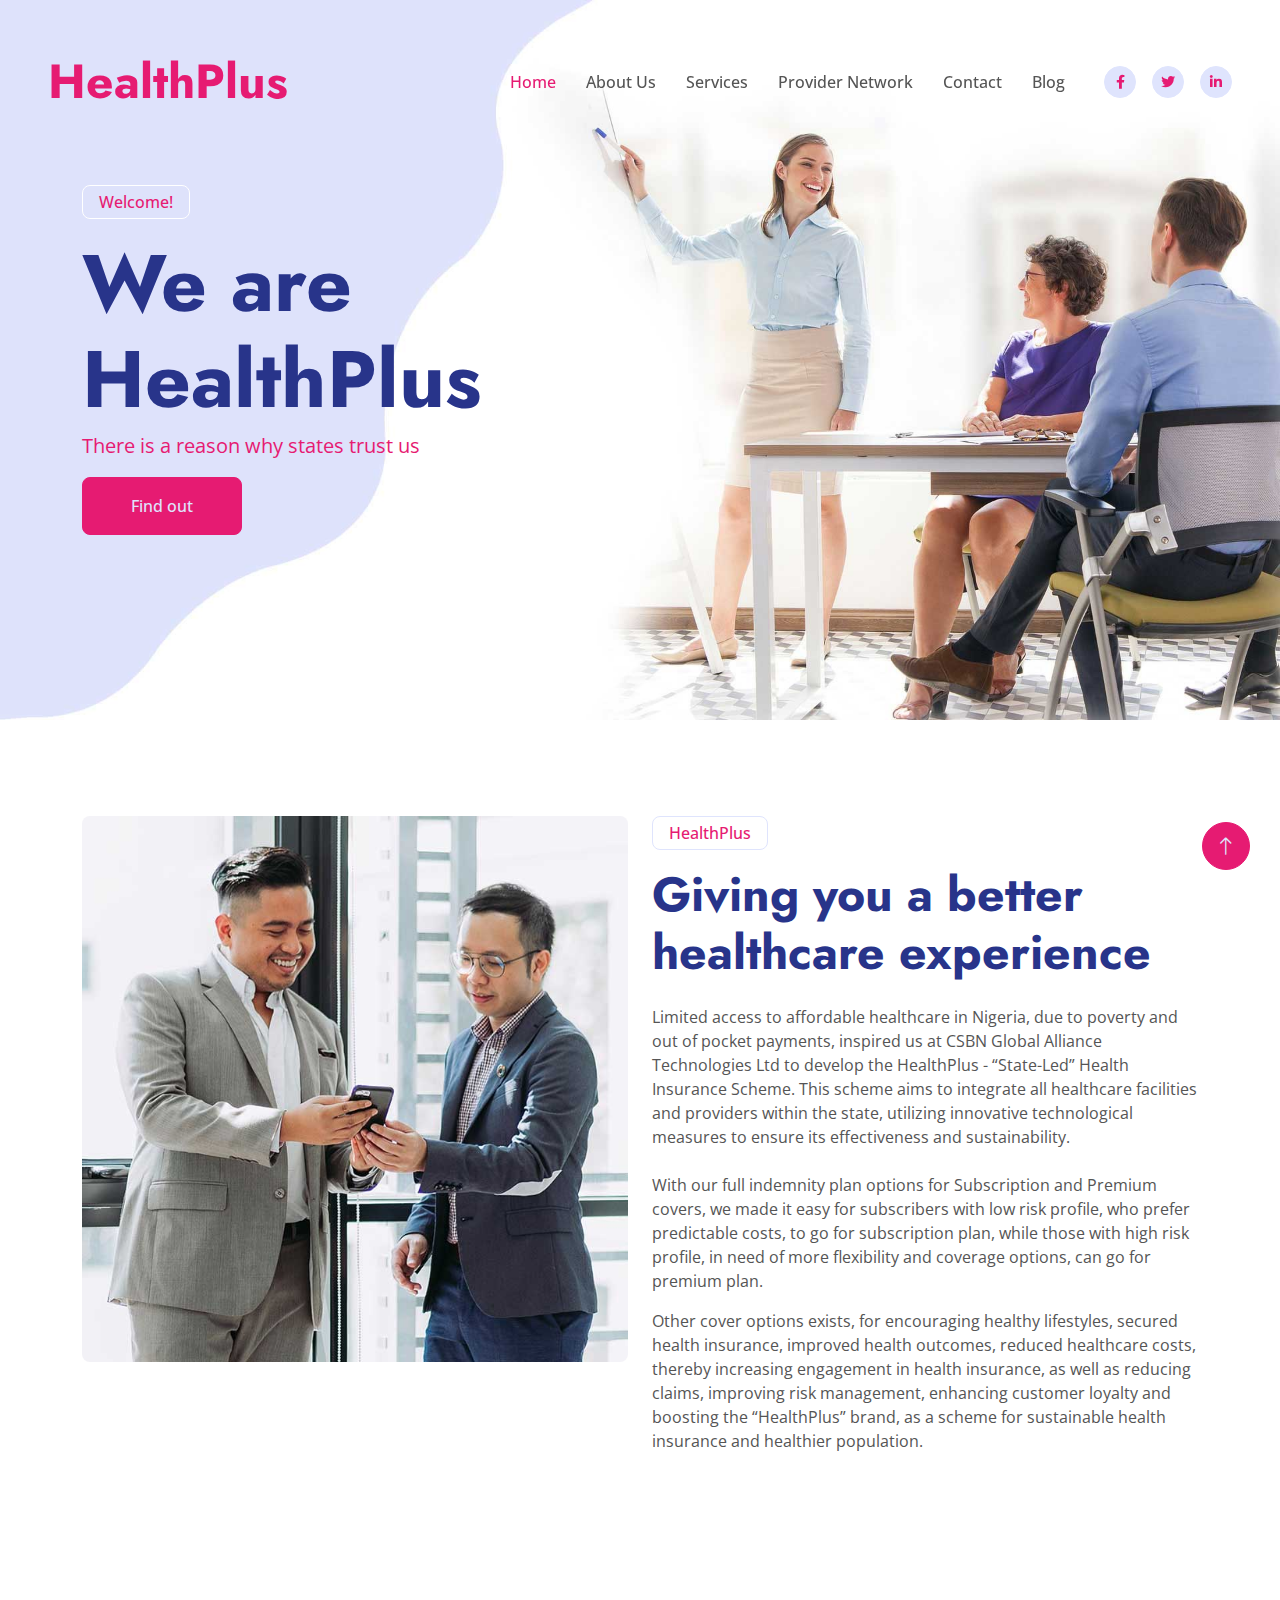
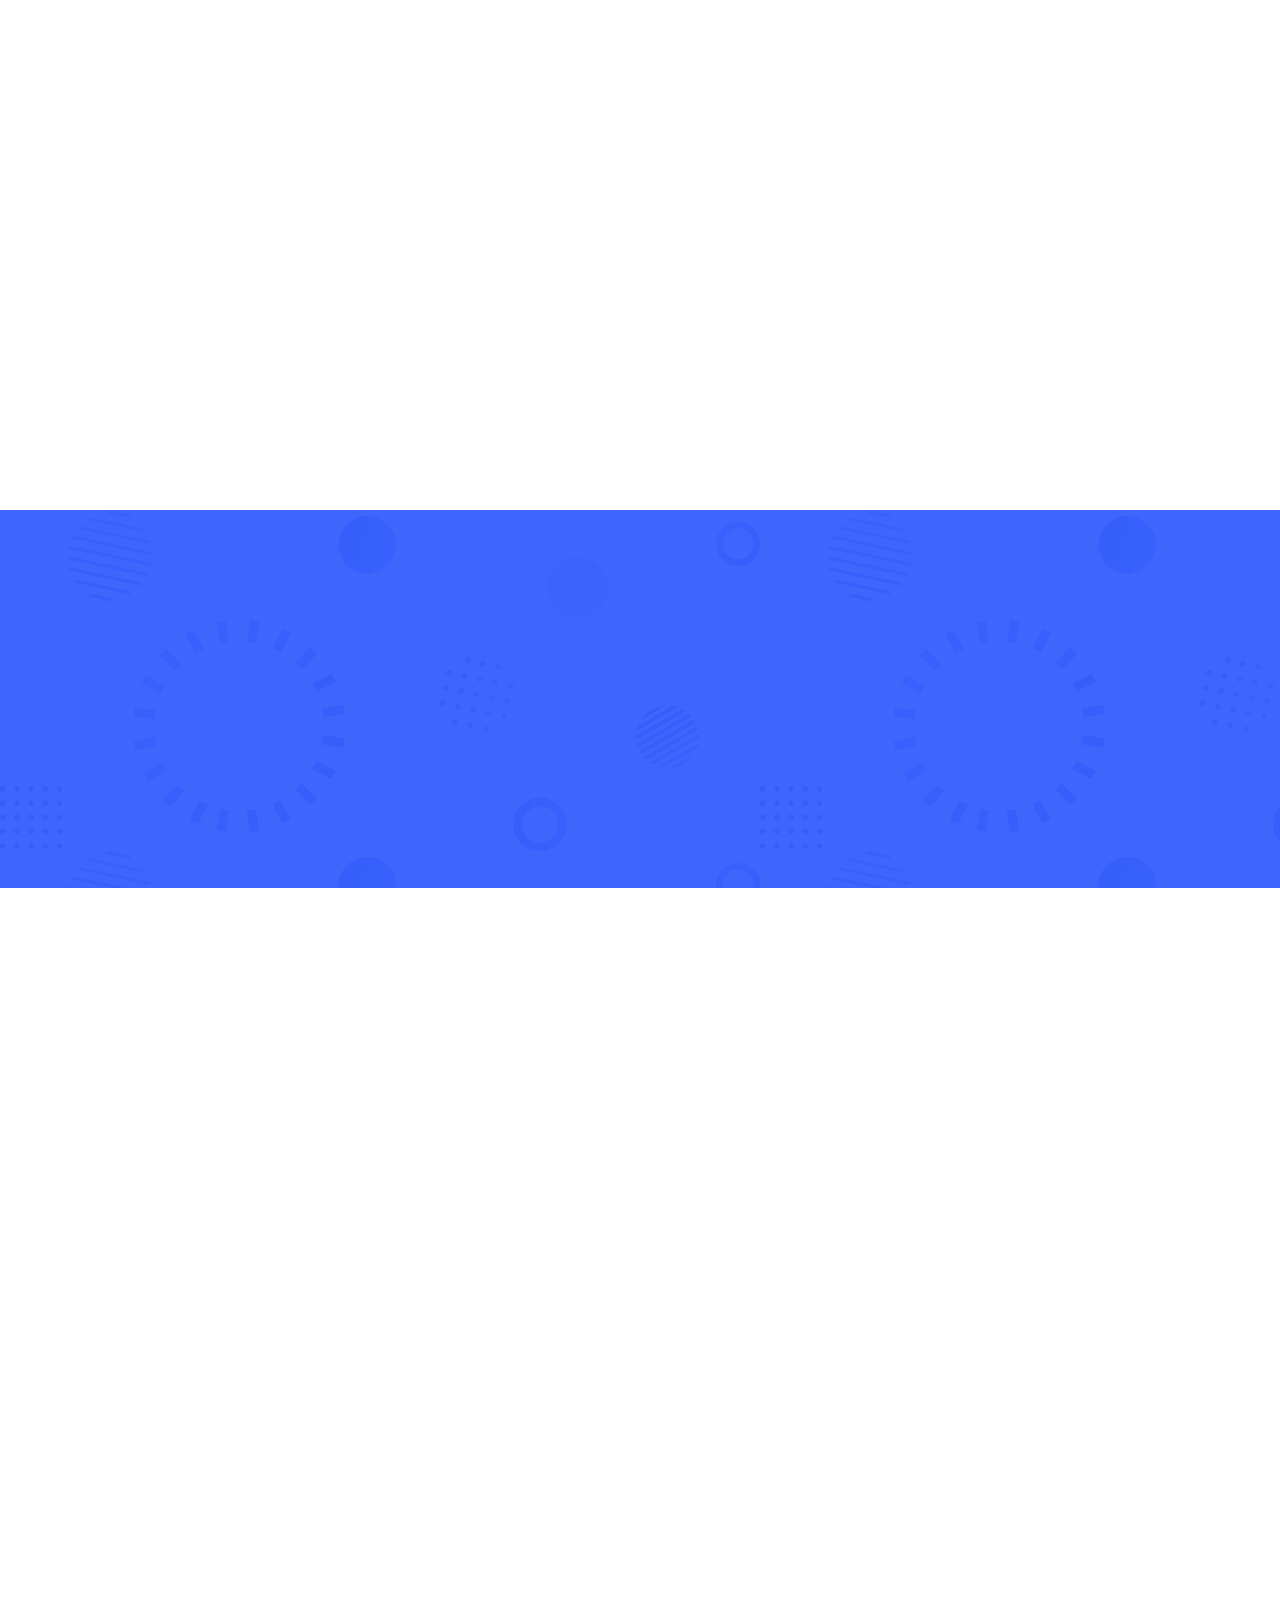
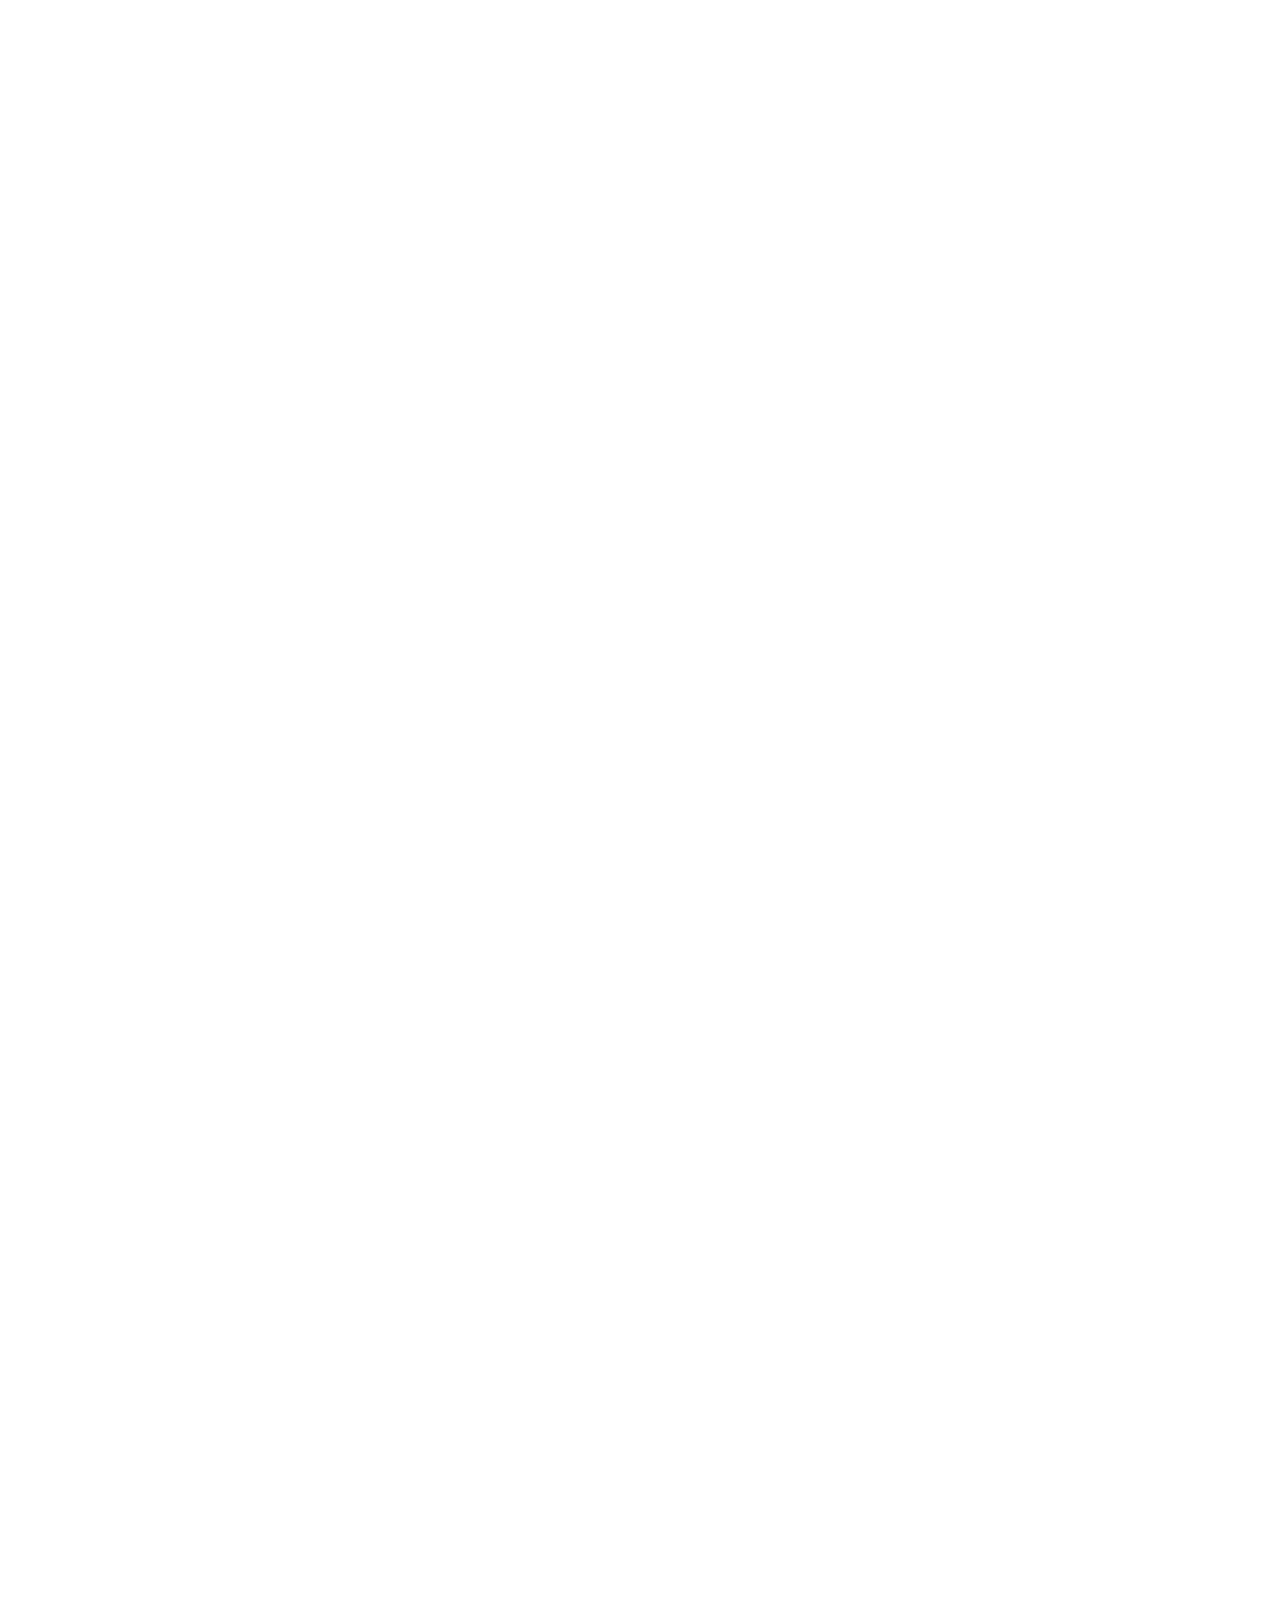
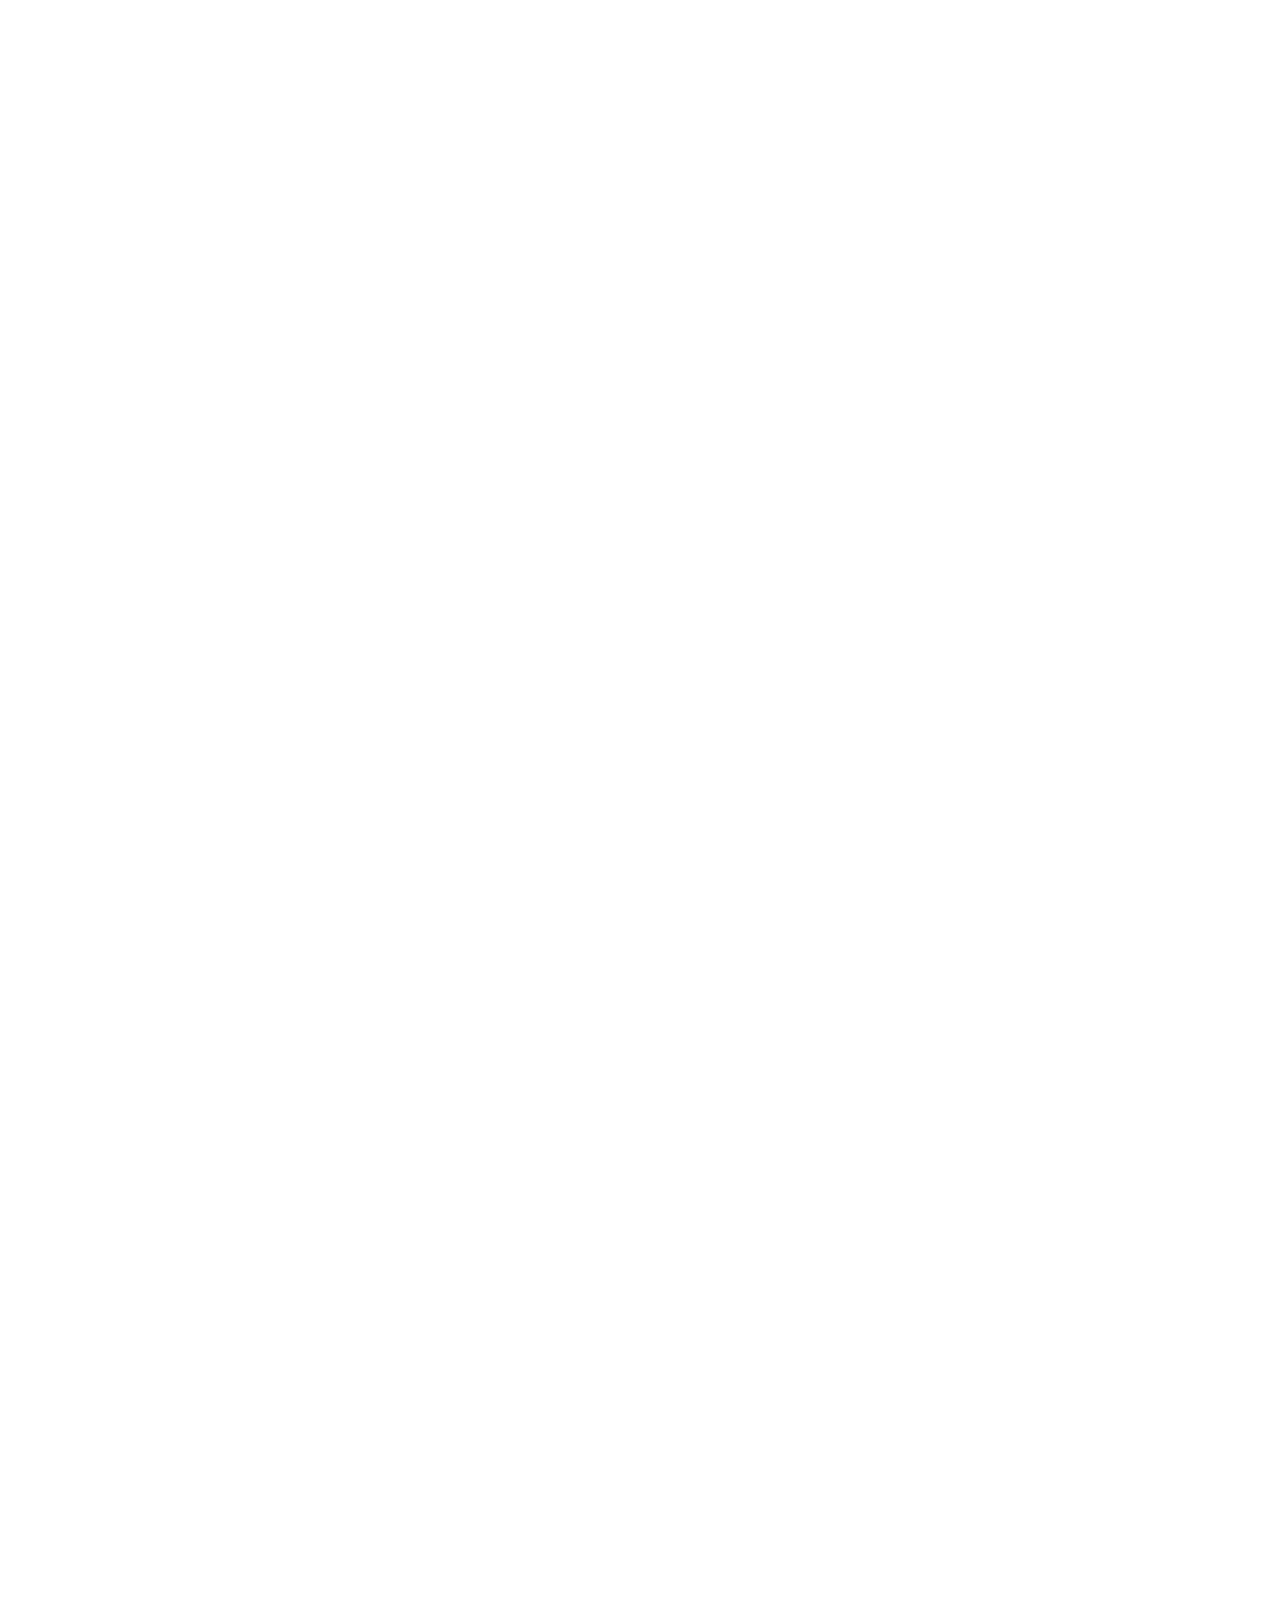
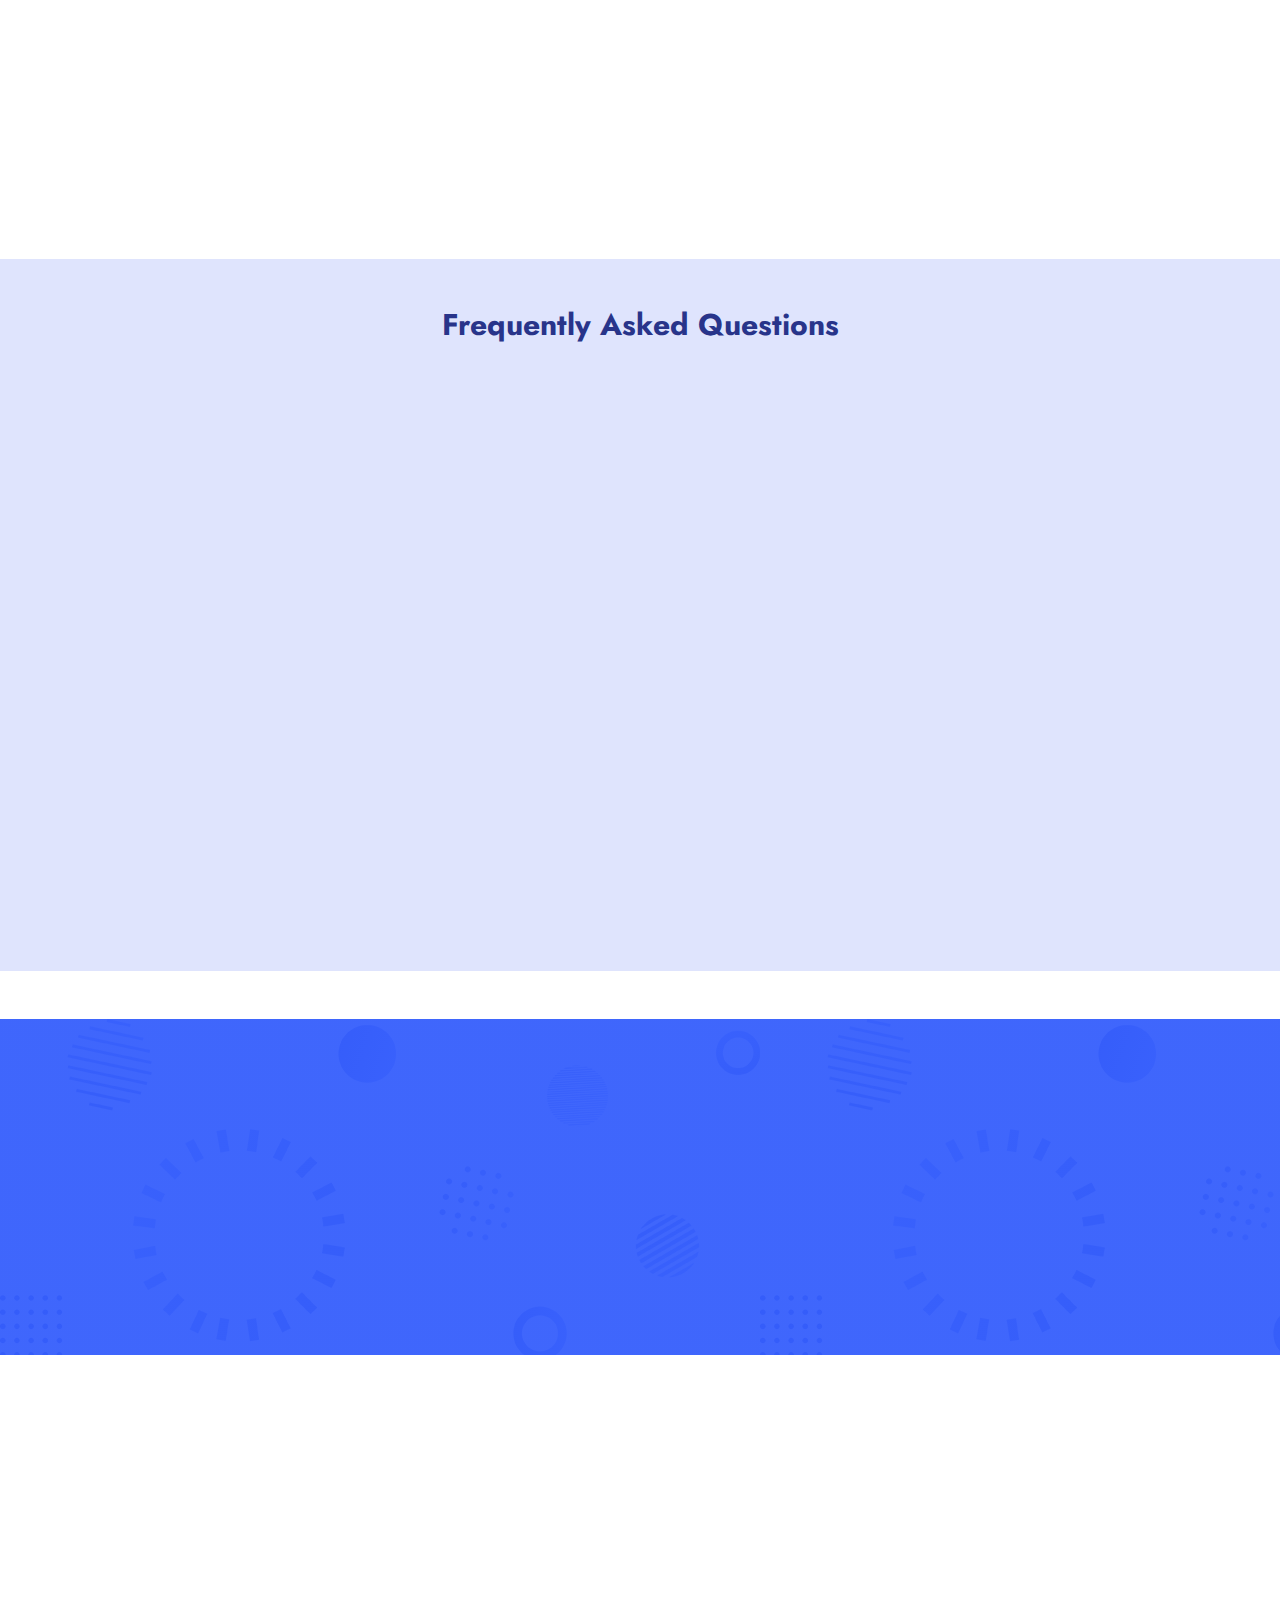
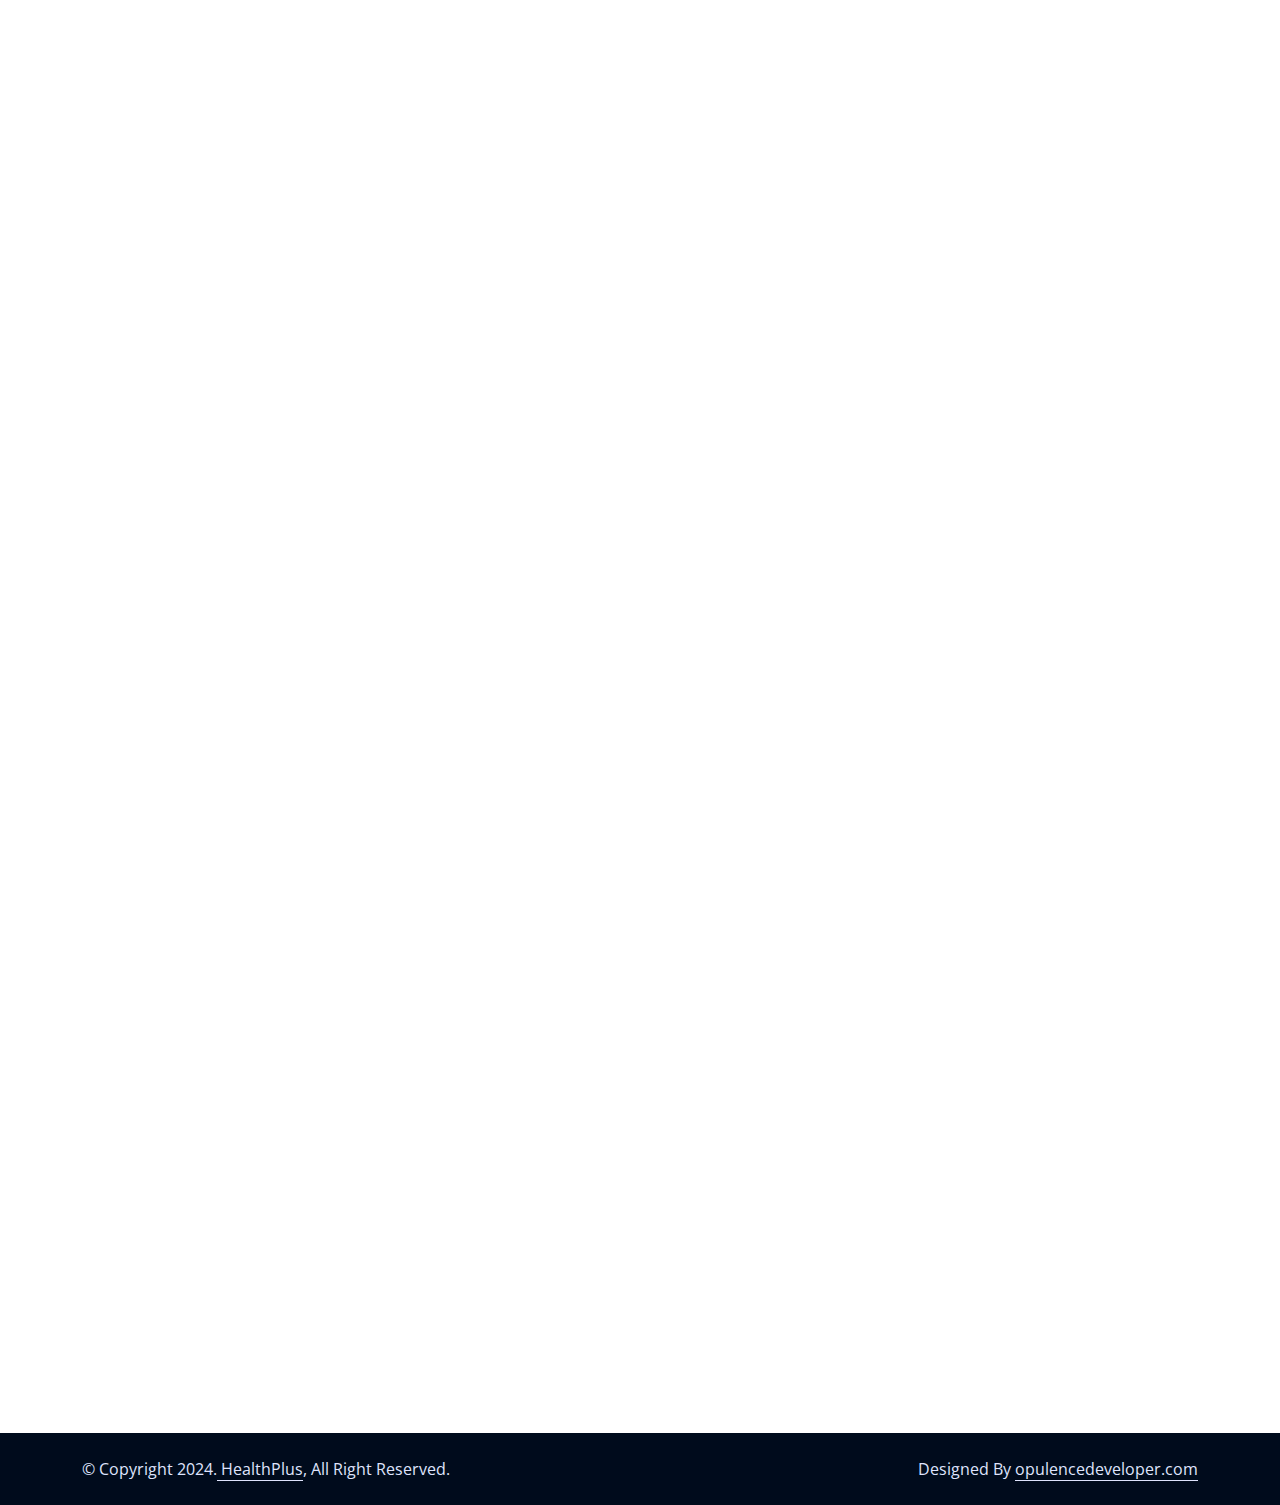
==== commit 5d912599: "addition" ====
--- a/public/index.html
+++ b/public/index.html
@@ -80,7 +80,7 @@
           <div class="navbar-nav ms-auto p-4 p-lg-0">
             <a href="index.html" class="nav-item nav-link active">Home</a>
             <a href="about.html" class="nav-item nav-link">About Us</a>
-            <a href="service.html" class="nav-item nav-link">Services</a>
+            <a href="service.html" class="nav-item nav-link">Services</a> <a href="service.html" class="nav-item nav-link">Provider Network</a>
             <!-- <div class="nav-item dropdown">
                         <a href="#" class="nav-link dropdown-toggle" data-bs-toggle="dropdown">Pages</a>
                         <div class="dropdown-menu border-light m-0">
@@ -2058,8 +2058,8 @@
                     </div>
                 </div>
             </div>
-        </div> -->
-    <!-- Pricing End -->
+        </div>
+    Pricing End -->
 
     <!-- Callback Start -->
     <div id="get-In-touch" class="container-fluid callback my-5 pt-5">
@@ -2151,66 +2151,7 @@
     </div>
     <!-- Callback End -->
 
-    <!-- Projects Start -->
-    <!-- <div class="container-xxl py-5">
-      <div class="container">
-        <div
-          class="text-center mx-auto wow fadeInUp"
-          data-wow-delay="0.1s"
-          style="max-width: 600px"
-        >
-          <p
-            class="d-inline-block border rounded text-primary fw-semi-bold py-1 px-3"
-          >
-            Our Projects
-          </p>
-          <h1 class="display-5 mb-5">We Have Completed Latest Projects</h1>
-        </div>
-        <div
-          class="owl-carousel project-carousel wow fadeInUp"
-          data-wow-delay="0.3s"
-        >
-          <div class="project-item pe-5 pb-5">
-            <div class="project-img mb-3">
-              <img class="img-fluid rounded" src="img/service-1.jpg" alt="" />
-              <a href=""><i class="fa fa-link fa-3x text-primary"></i></a>
-            </div>
-            <div class="project-title">
-              <h4 class="mb-0">Health Planning</h4>
-            </div>
-          </div>
-          <div class="project-item pe-5 pb-5">
-            <div class="project-img mb-3">
-              <img class="img-fluid rounded" src="img/service-2.jpg" alt="" />
-              <a href=""><i class="fa fa-link fa-3x text-primary"></i></a>
-            </div>
-            <div class="project-title">
-              <h4 class="mb-0">Health Investment</h4>
-            </div>
-          </div>
-          <div class="project-item pe-5 pb-5">
-            <div class="project-img mb-3">
-              <img class="img-fluid rounded" src="img/service-3.jpg" alt="" />
-              <a href=""><i class="fa fa-link fa-3x text-primary"></i></a>
-            </div>
-            <div class="project-title">
-              <h4 class="mb-0">Health Consultancy</h4>
-            </div>
-          </div>
-          <div class="project-item pe-5 pb-5">
-            <div class="project-img mb-3">
-              <img class="img-fluid rounded" src="img/service-4.jpg" alt="" />
-              <a href=""><i class="fa fa-link fa-3x text-primary"></i></a>
-            </div>
-            <div class="project-title">
-              <h4 class="mb-0">Business Loans</h4>
-            </div>
-          </div>
-        </div>
-      </div>
-    </div> -->
-    <!-- Projects End -->
-
+   
     <!-- Team Start -->
     <!-- <div class="container-xxl py-5">
       <div class="container">
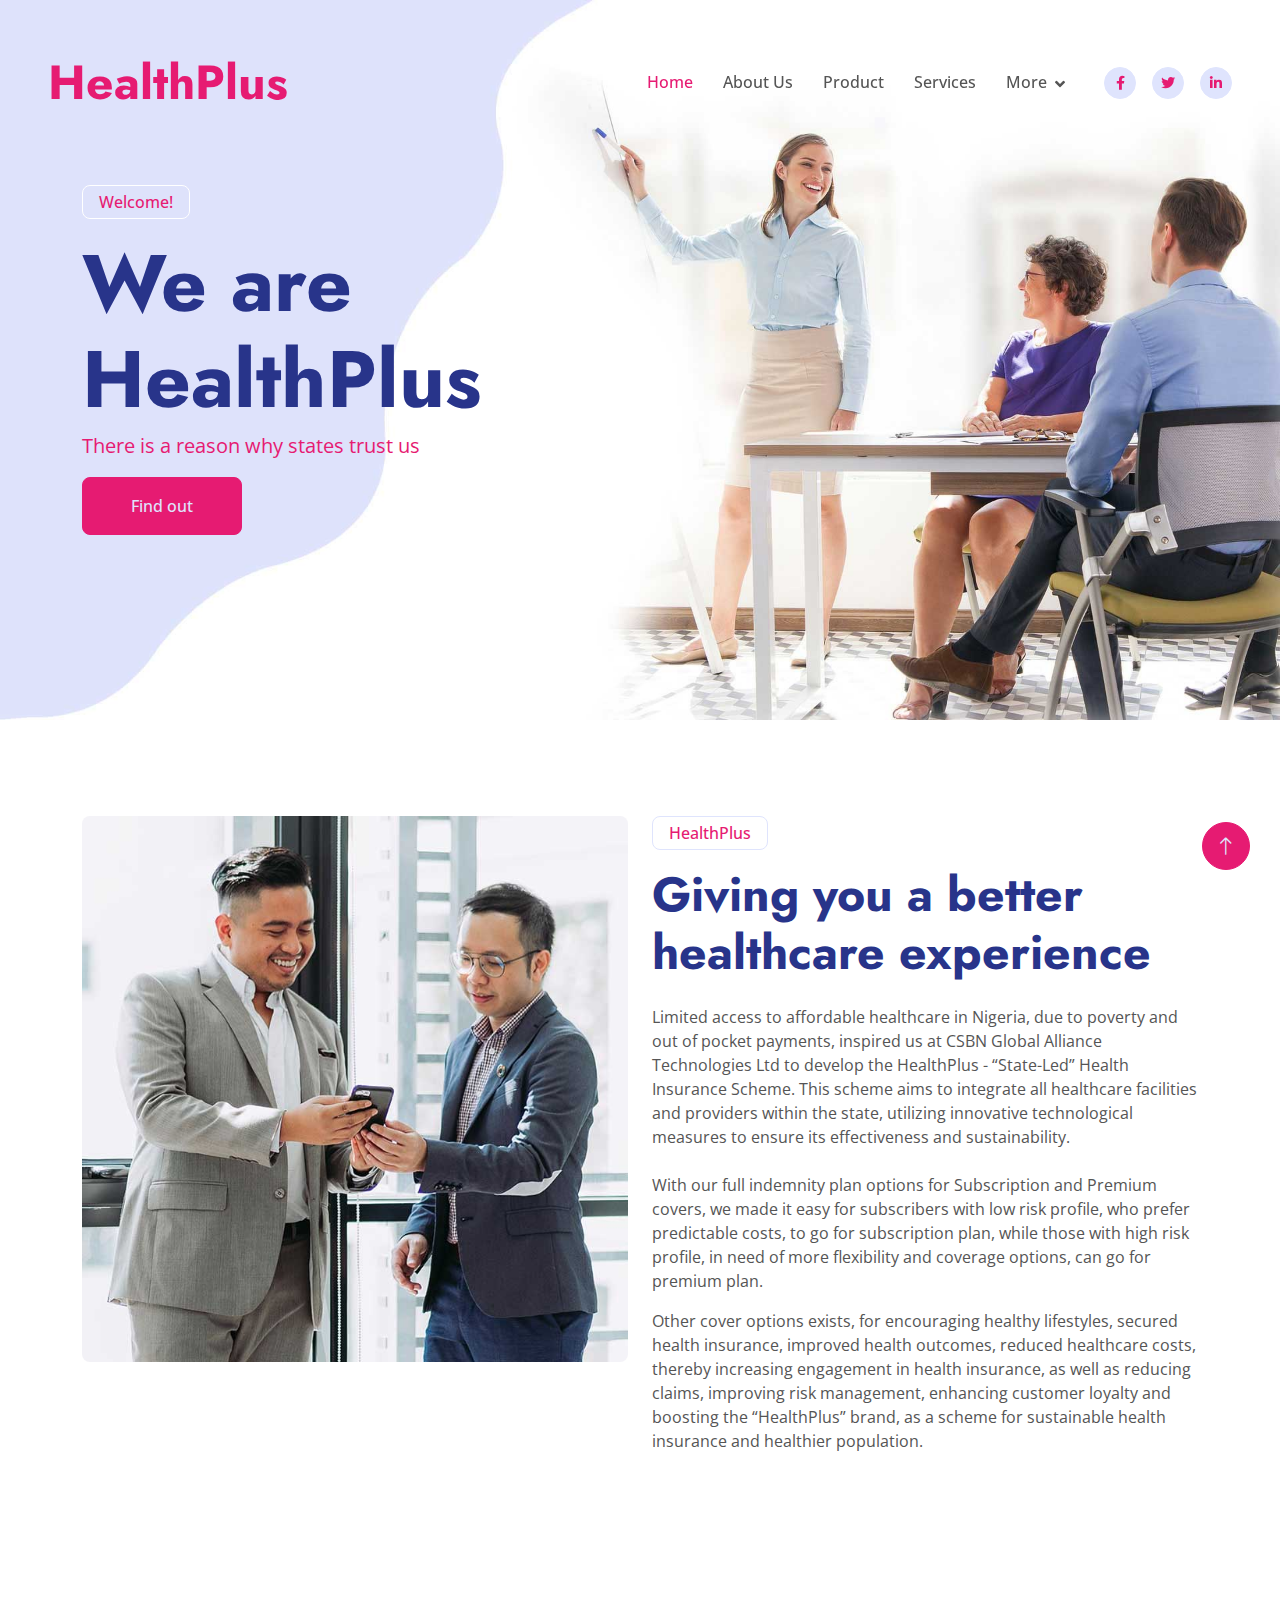
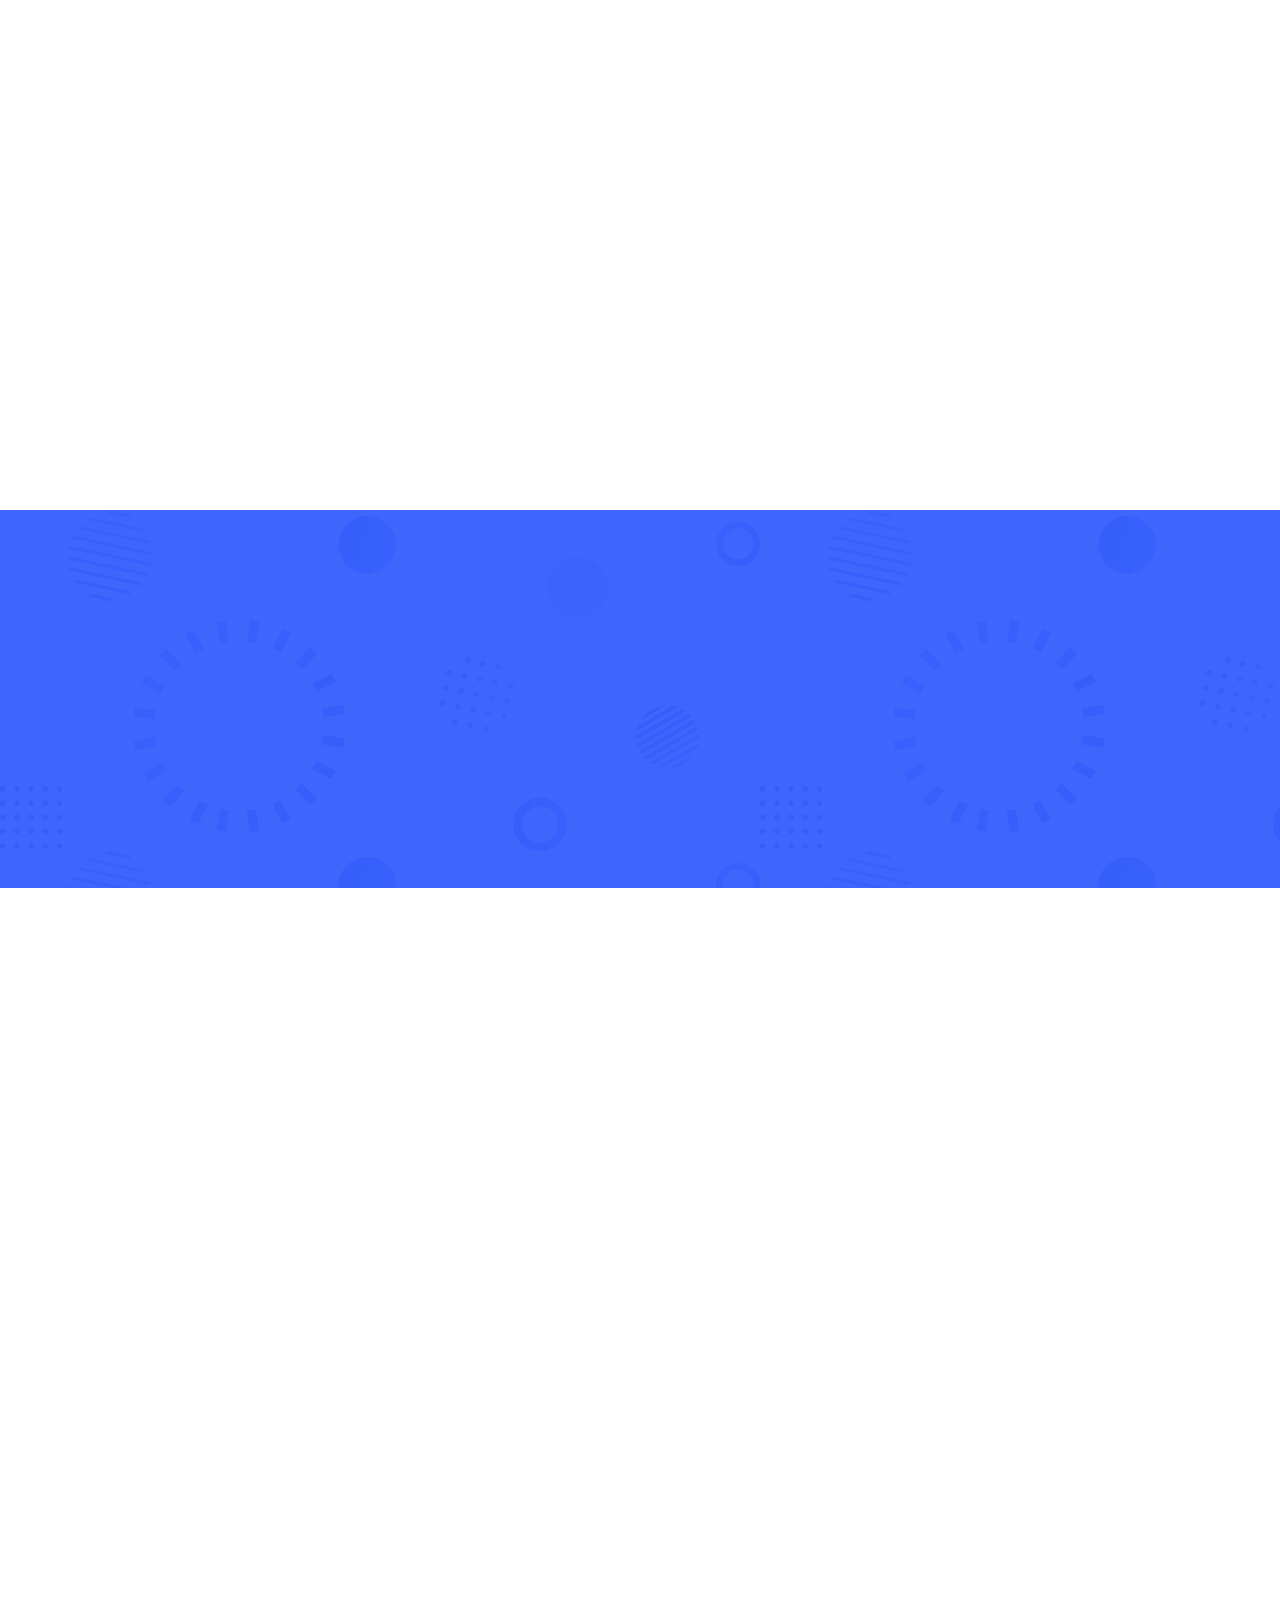
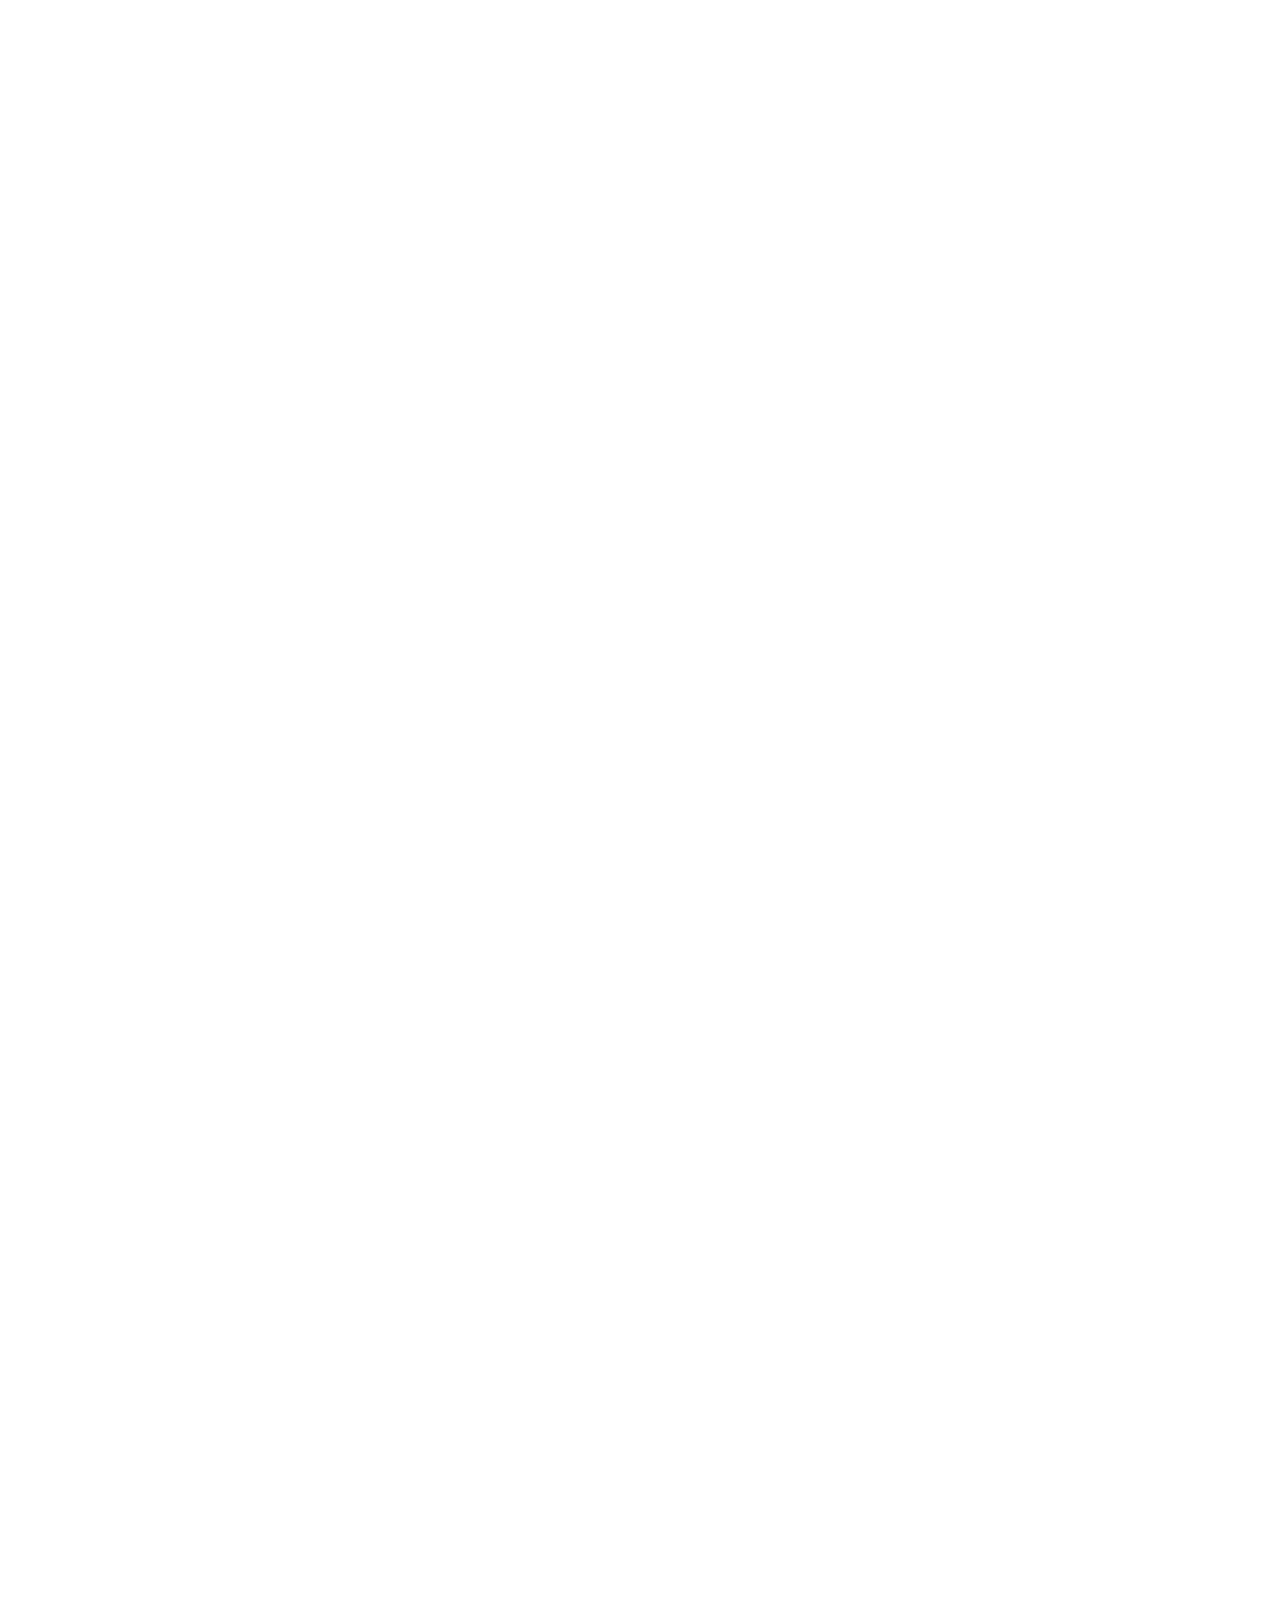
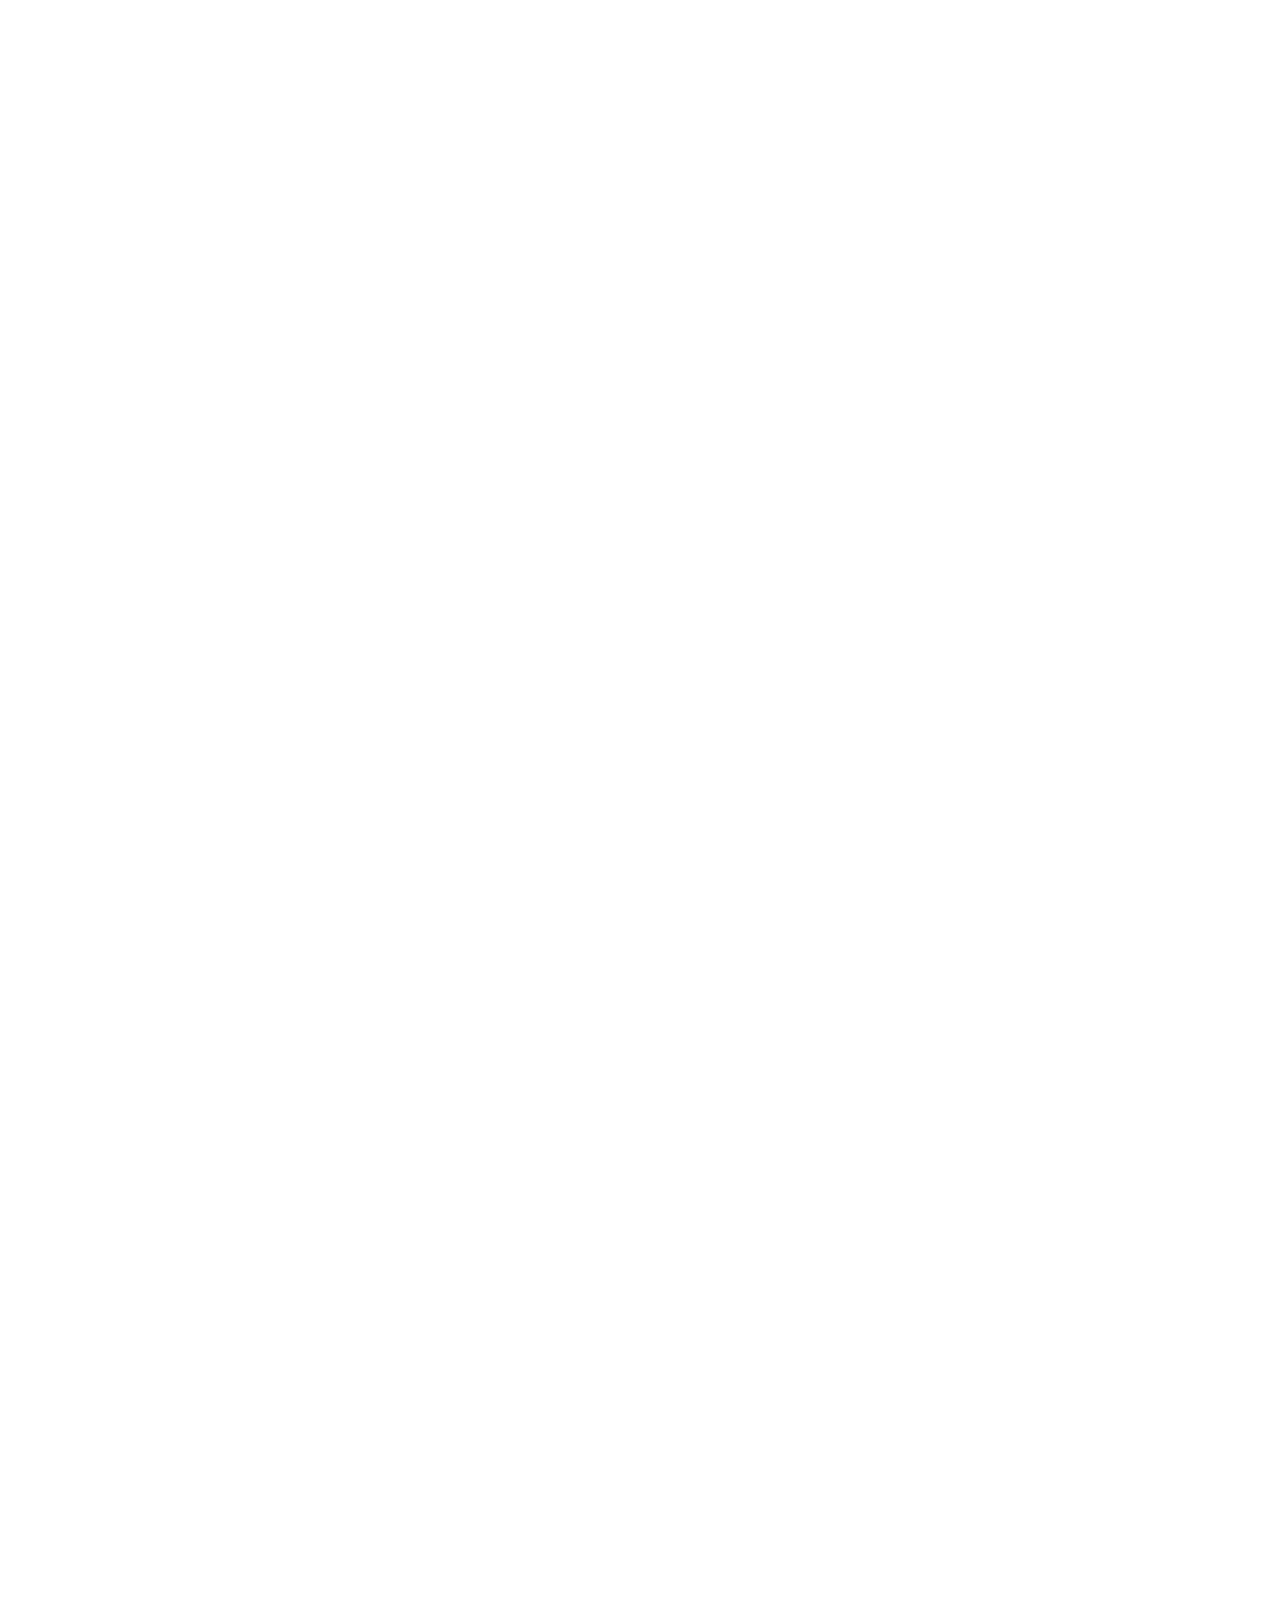
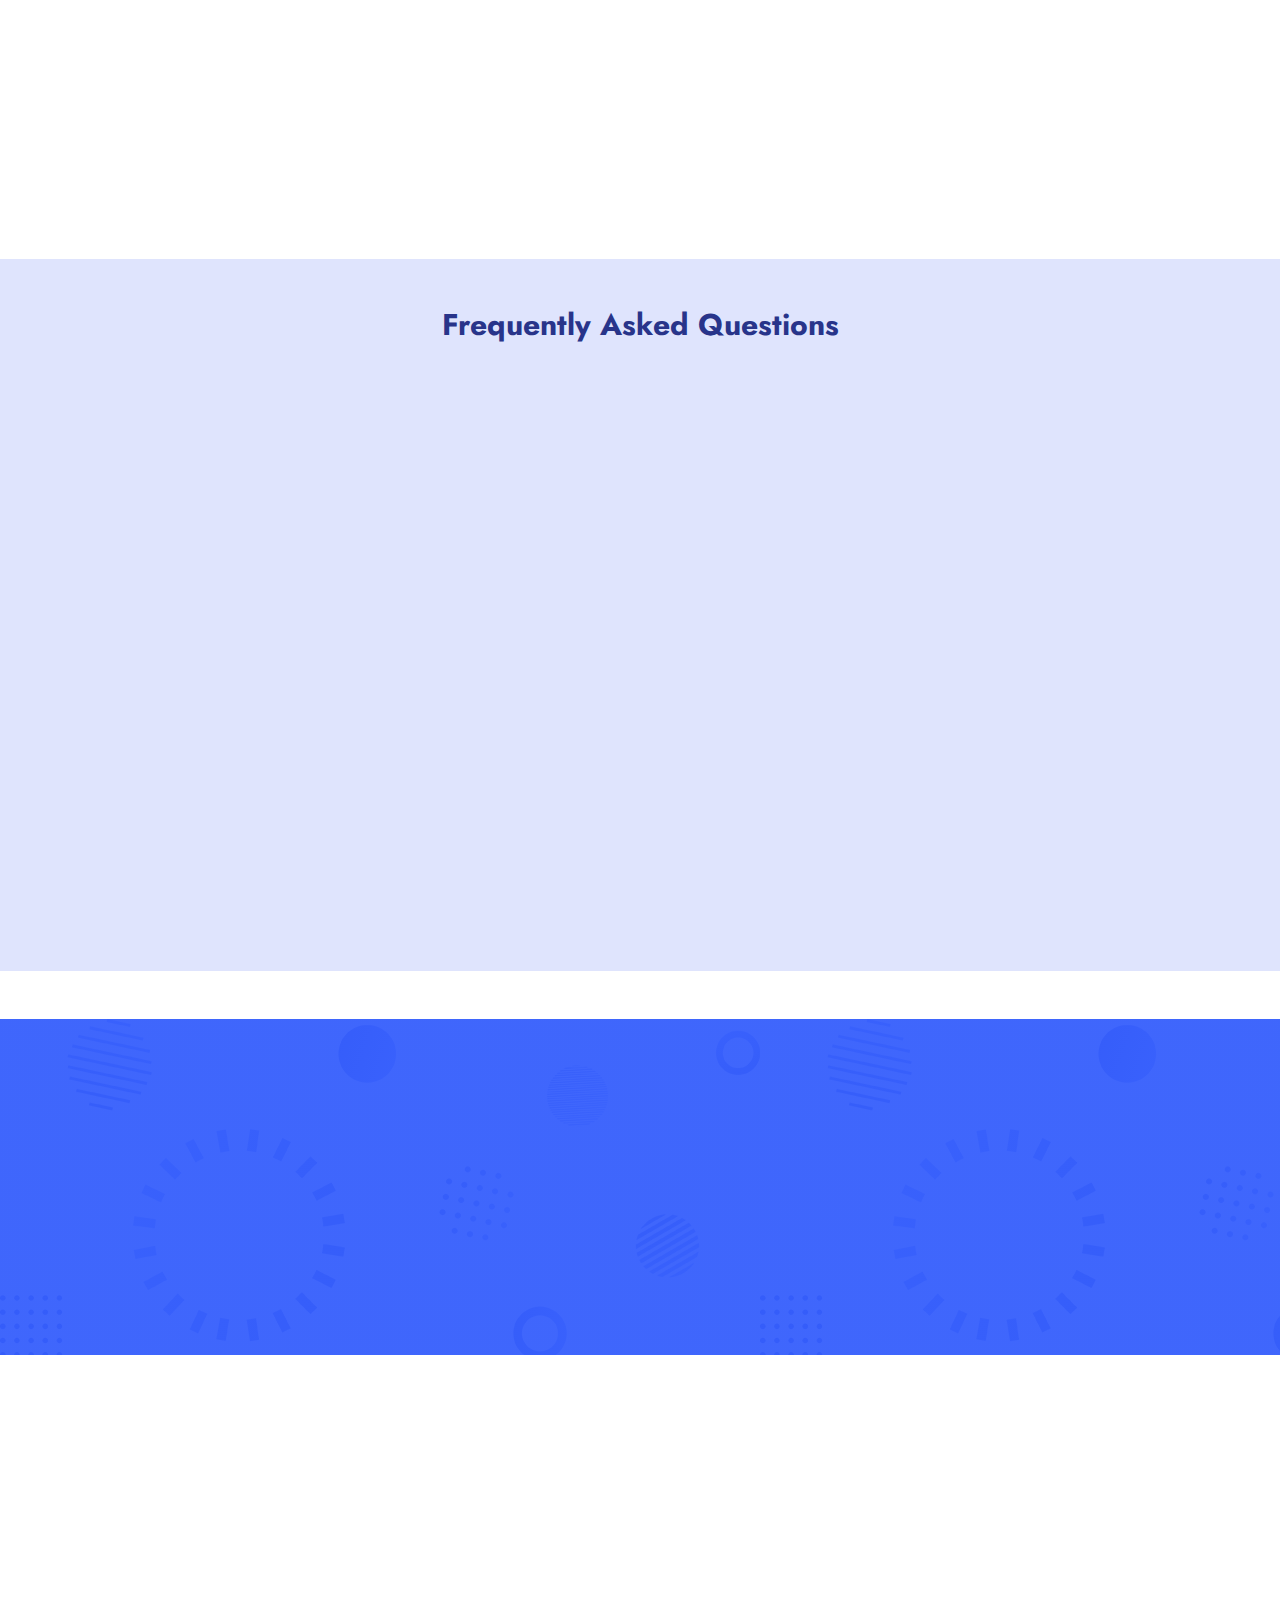
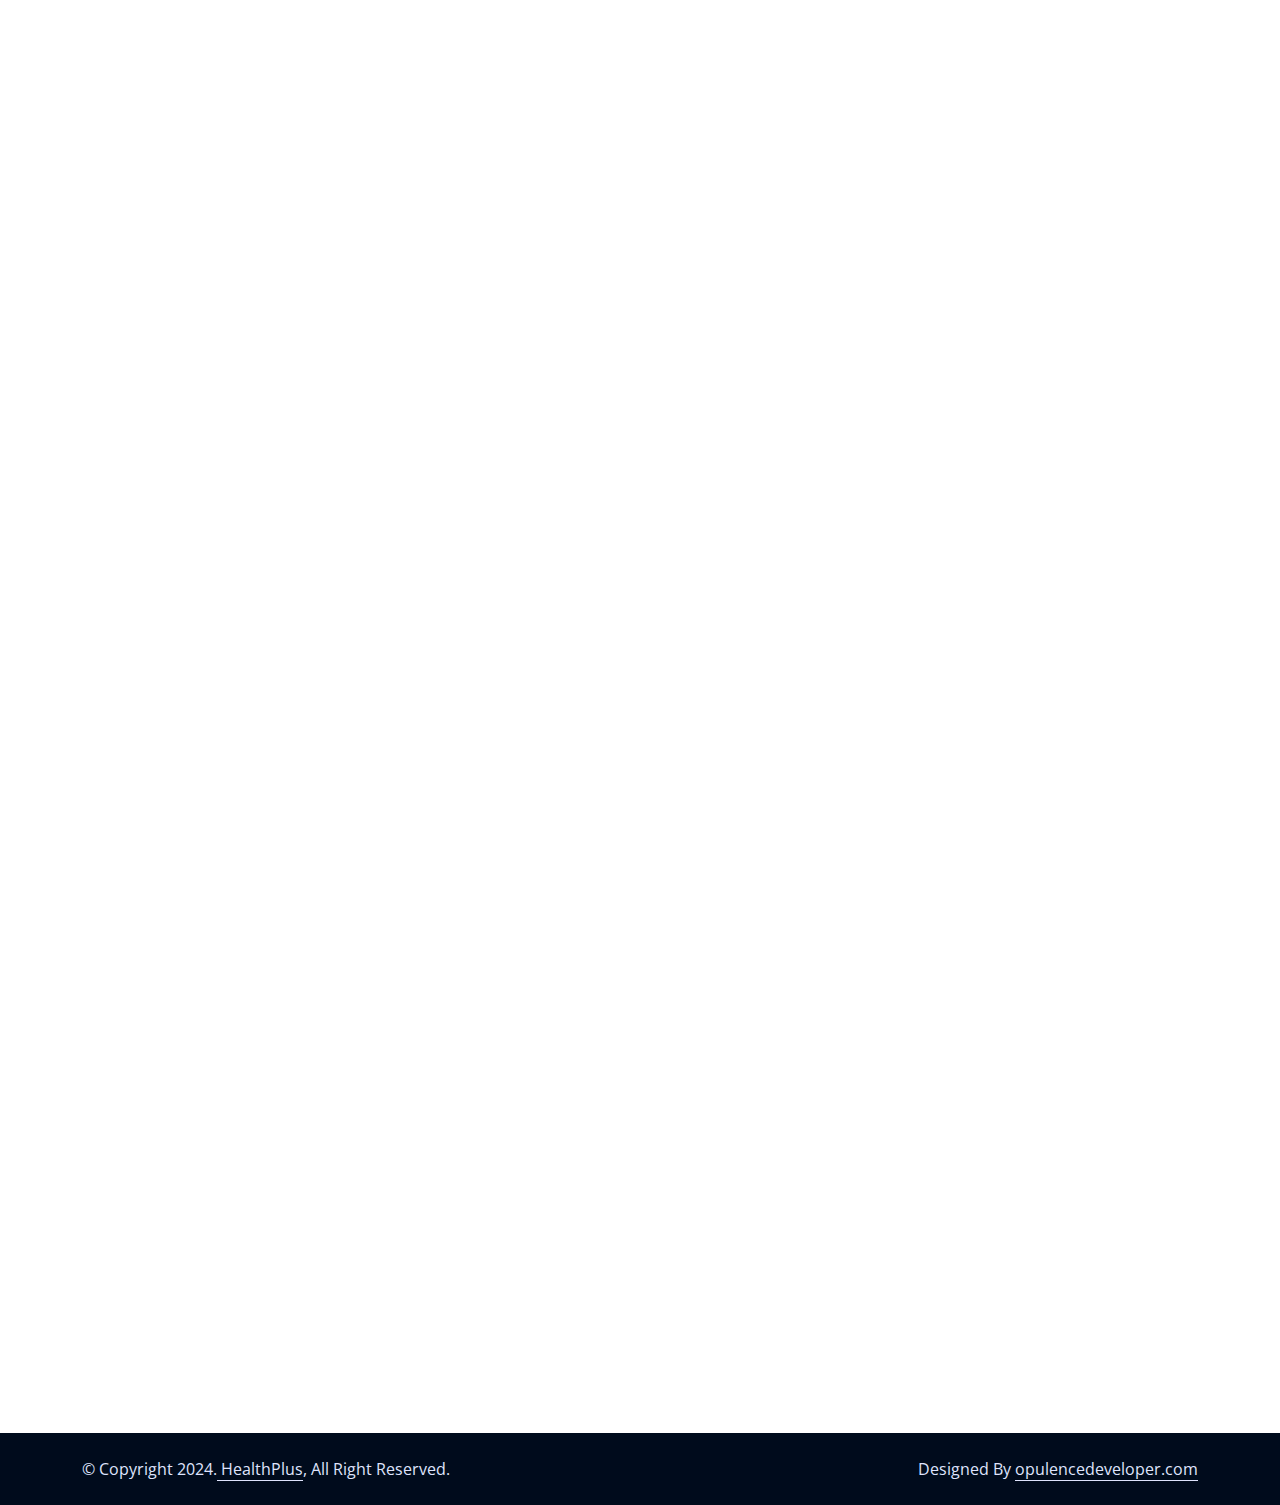
==== commit 46dcb474: "update" ====
--- a/public/index.html
+++ b/public/index.html
@@ -80,7 +80,25 @@
           <div class="navbar-nav ms-auto p-4 p-lg-0">
             <a href="index.html" class="nav-item nav-link active">Home</a>
             <a href="about.html" class="nav-item nav-link">About Us</a>
-            <a href="service.html" class="nav-item nav-link">Services</a> <a href="service.html" class="nav-item nav-link">Provider Network</a>
+            <a href="about.html" class="nav-item nav-link">Product</a>
+            <a href="service.html" class="nav-item nav-link">Services</a>
+
+            <div class="nav-item dropdown">
+              <a
+                href="#"
+                class="nav-link dropdown-toggle"
+                data-bs-toggle="dropdown"
+                >More</a
+              >
+              <div class="dropdown-menu border-light m-0">
+                <a href="providernetwork.html" class="dropdown-item">Provider Network</a>
+                <a href="contact.html" class="dropdown-item">Contact</a>
+                <a href="blog.html" class="dropdown-item">Blog</a>
+
+                <!--  <a href="testimonial.html" class="dropdown-item">Testimonial</a>
+                            <a href="404.html" class="dropdown-item">404 Page</a>  -->
+              </div>
+            </div> 
             <!-- <div class="nav-item dropdown">
                         <a href="#" class="nav-link dropdown-toggle" data-bs-toggle="dropdown">Pages</a>
                         <div class="dropdown-menu border-light m-0">
@@ -91,8 +109,8 @@
                             <a href="404.html" class="dropdown-item">404 Page</a>
                         </div>
                     </div> -->
-            <a href="contact.html" class="nav-item nav-link">Contact</a>
-            <a href="blog.html" class="nav-item nav-link">Blog</a>
+            <!-- <a href="contact.html" class="nav-item nav-link">Contact</a>
+            <a href="blog.html" class="nav-item nav-link">Blog</a> -->
           </div>
           <div class="d-none d-lg-flex ms-2">
             <a class="btn btn-light btn-sm-square rounded-circle ms-3" href="">
--- a/public/css/style.css
+++ b/public/css/style.css
@@ -12,6 +12,45 @@
     right: 30px;
     bottom: 30px;
     z-index: 99;
+}
+
+.tabl {
+    max-width: 1100px;
+    margin: auto;
+}
+table {
+    width: 100%;
+    border-collapse: collapse;
+}
+th, td {
+    border: 1px solid #ddd;
+    padding: 8px;
+    text-align: left;
+}
+th {
+    background-color: #f2f2f2;
+}
+.det-con {
+    max-width: 1100px;
+    display: flex;
+    flex-direction: row;
+    align-items: start;
+    margin: auto;
+    padding: 30px 30px;
+    gap: 120px;
+    border-top: 1px solid gainsboro;
+}
+
+.det-con>p:nth-child(1){
+    font-size: 30px;
+    margin: 0px;
+    max-width: 100px;
+    font-weight: 900;
+}
+
+.det-con>p:nth-child(2){
+    margin: 0px;
+    flex: 1;
 }
 
 .the-min {
@@ -158,7 +197,14 @@
 }
 
 @media (max-width: 991.98px) {
-
+    .det-con {
+        flex-direction: column;
+        gap: 10px;
+    }
+
+    .det-con>p:nth-child(1){
+        font-size: 20px;
+    }
     
     .abb{
         display: block;
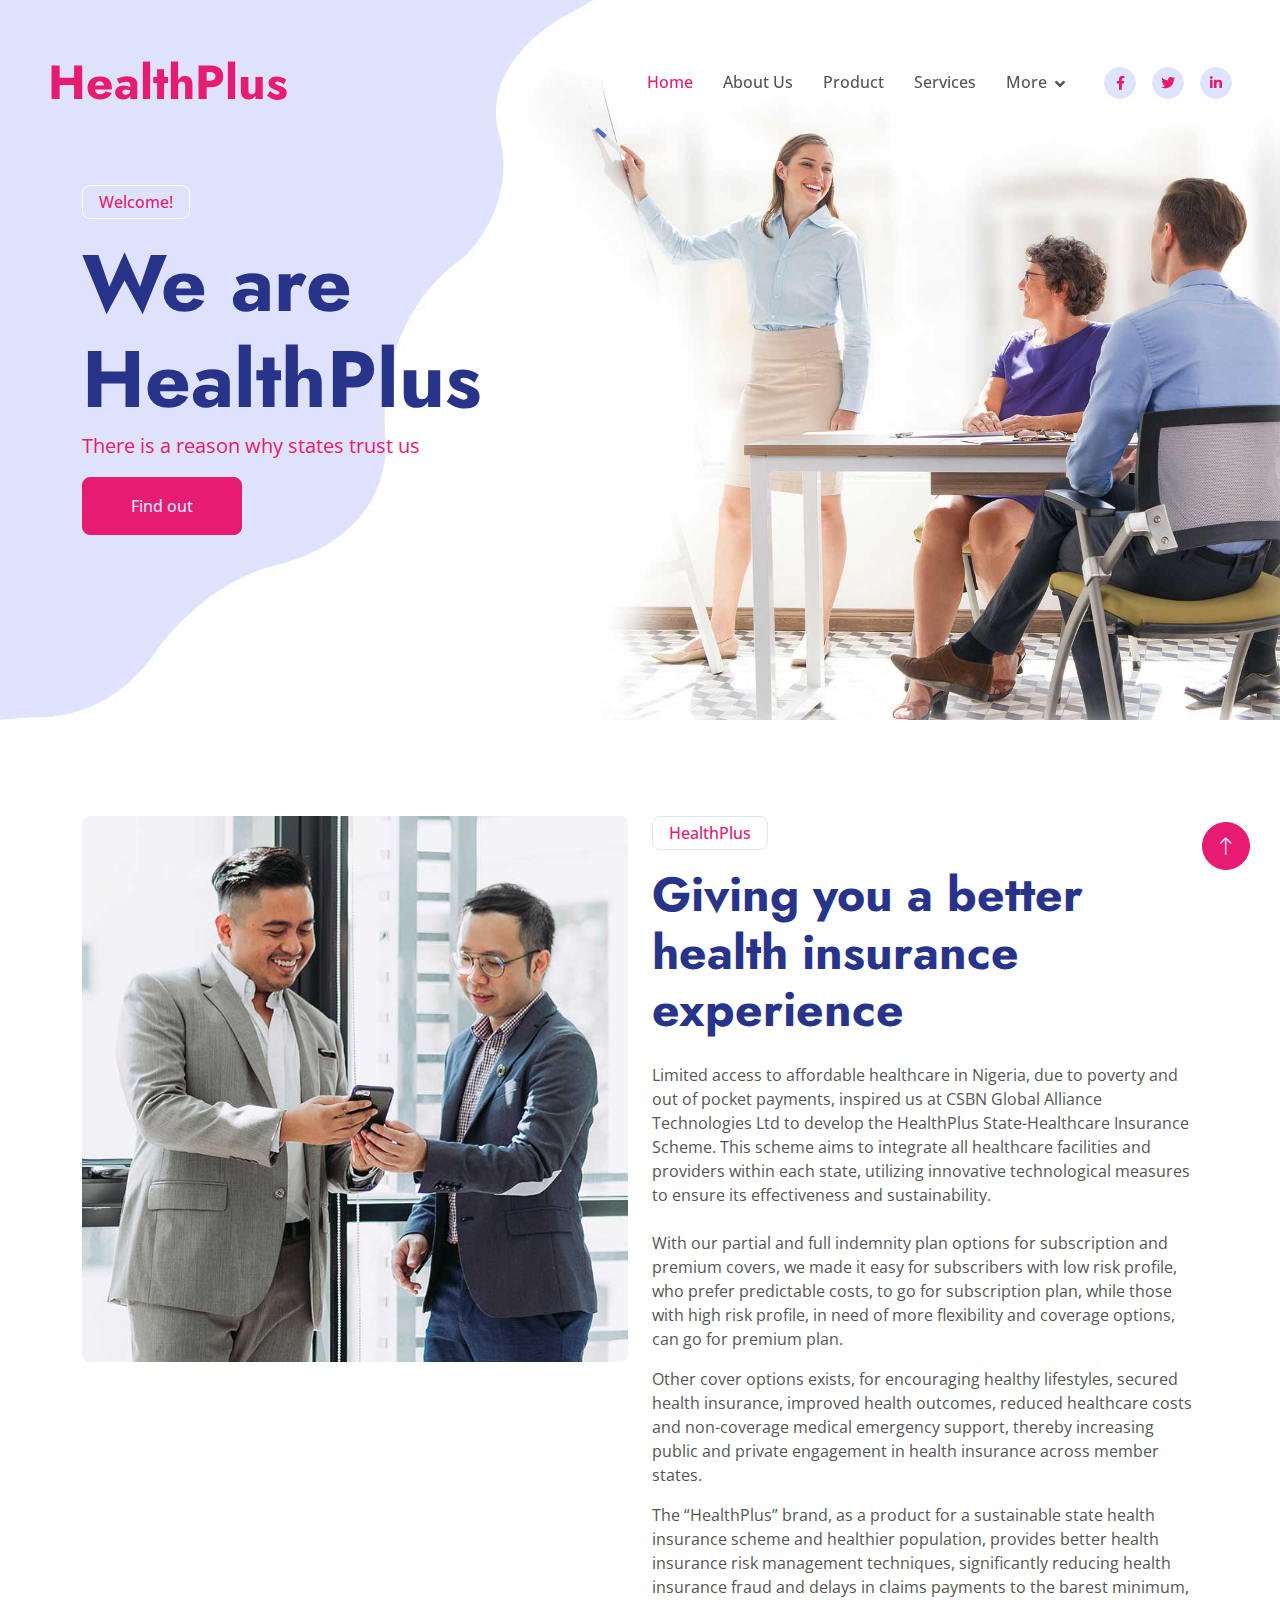
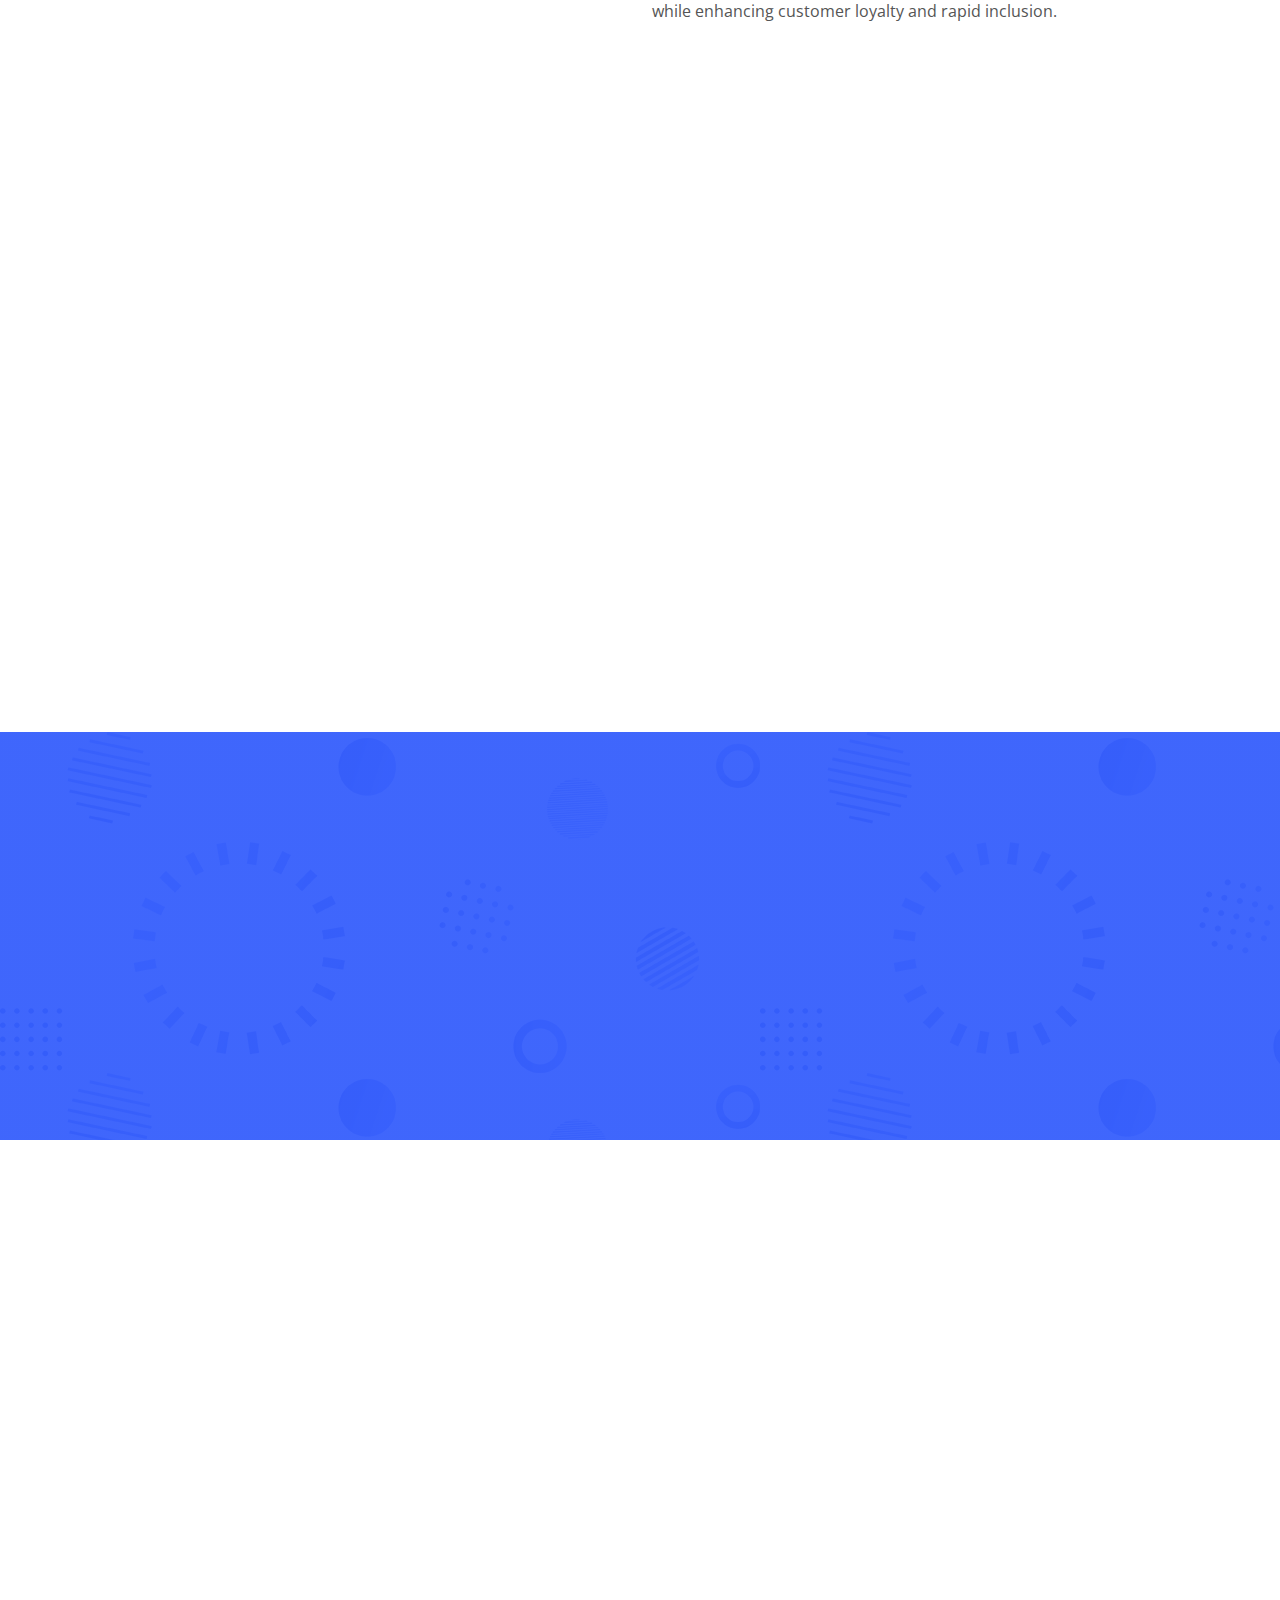
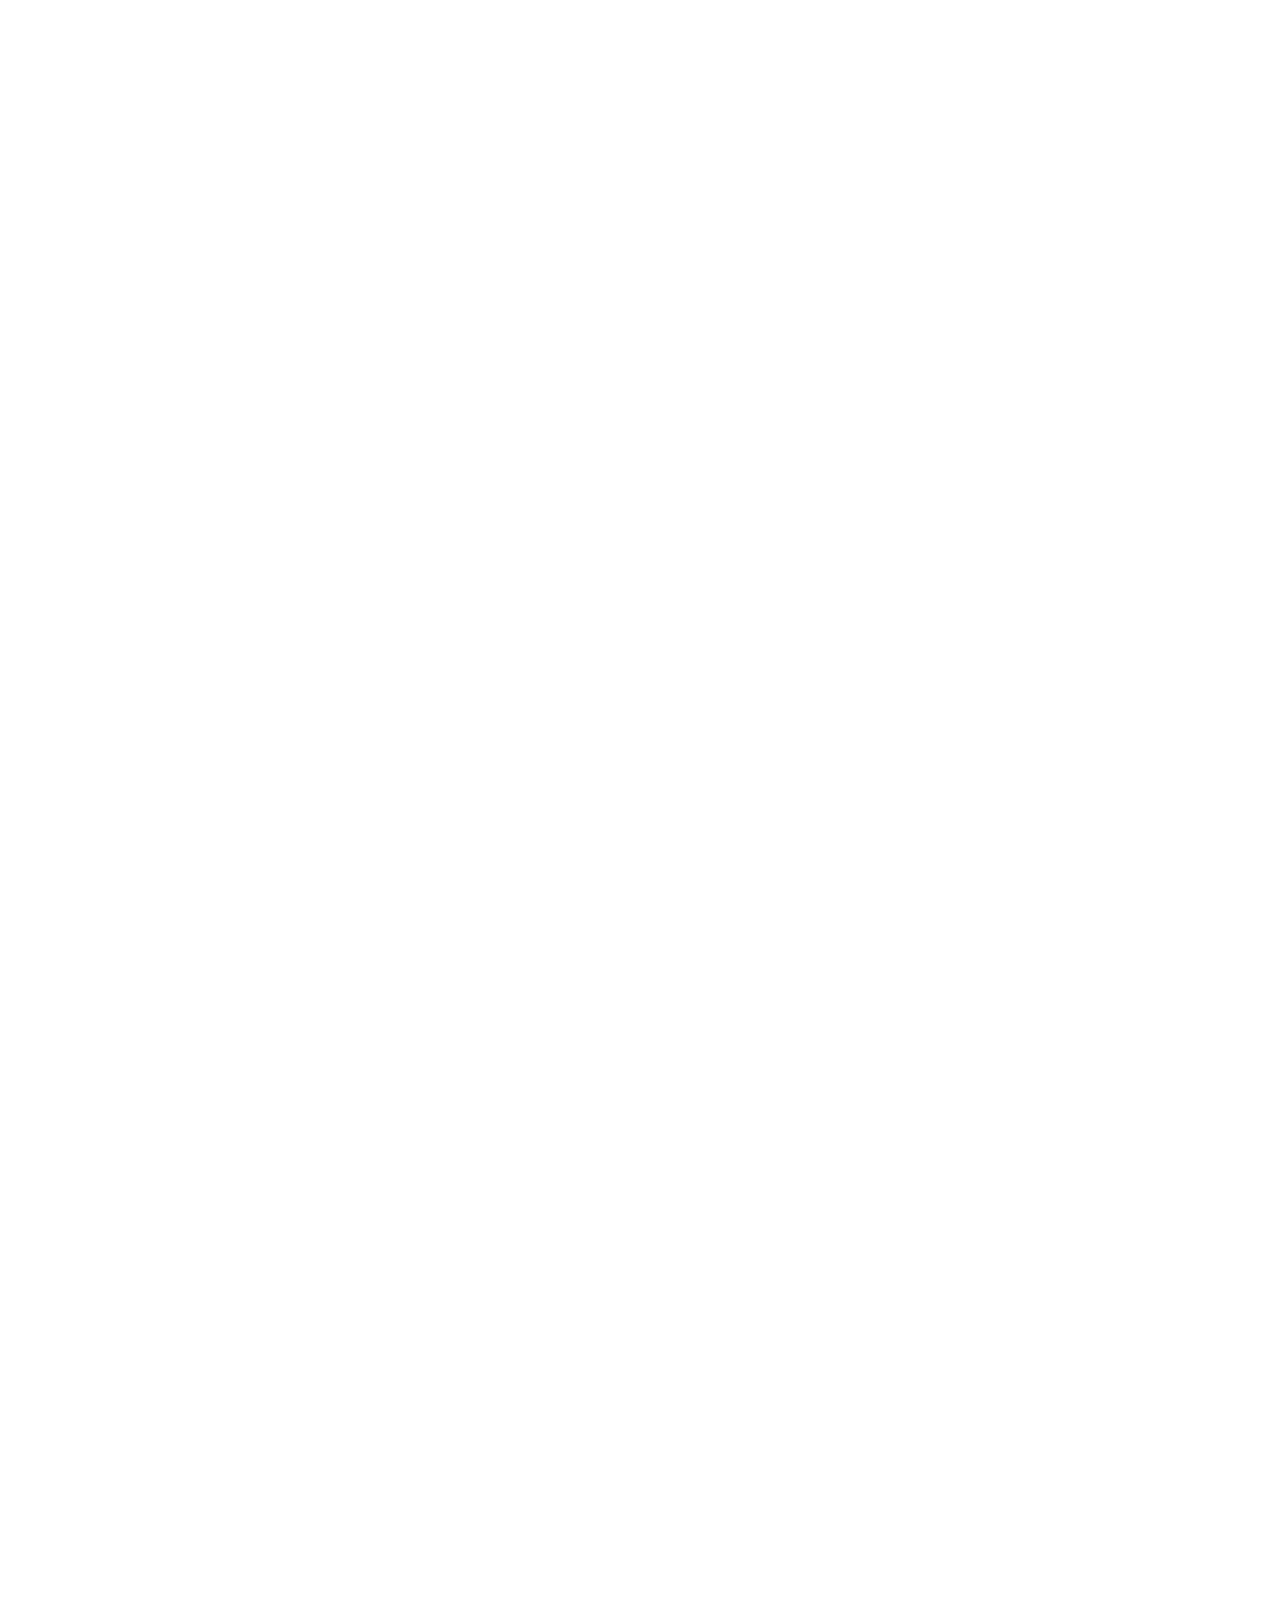
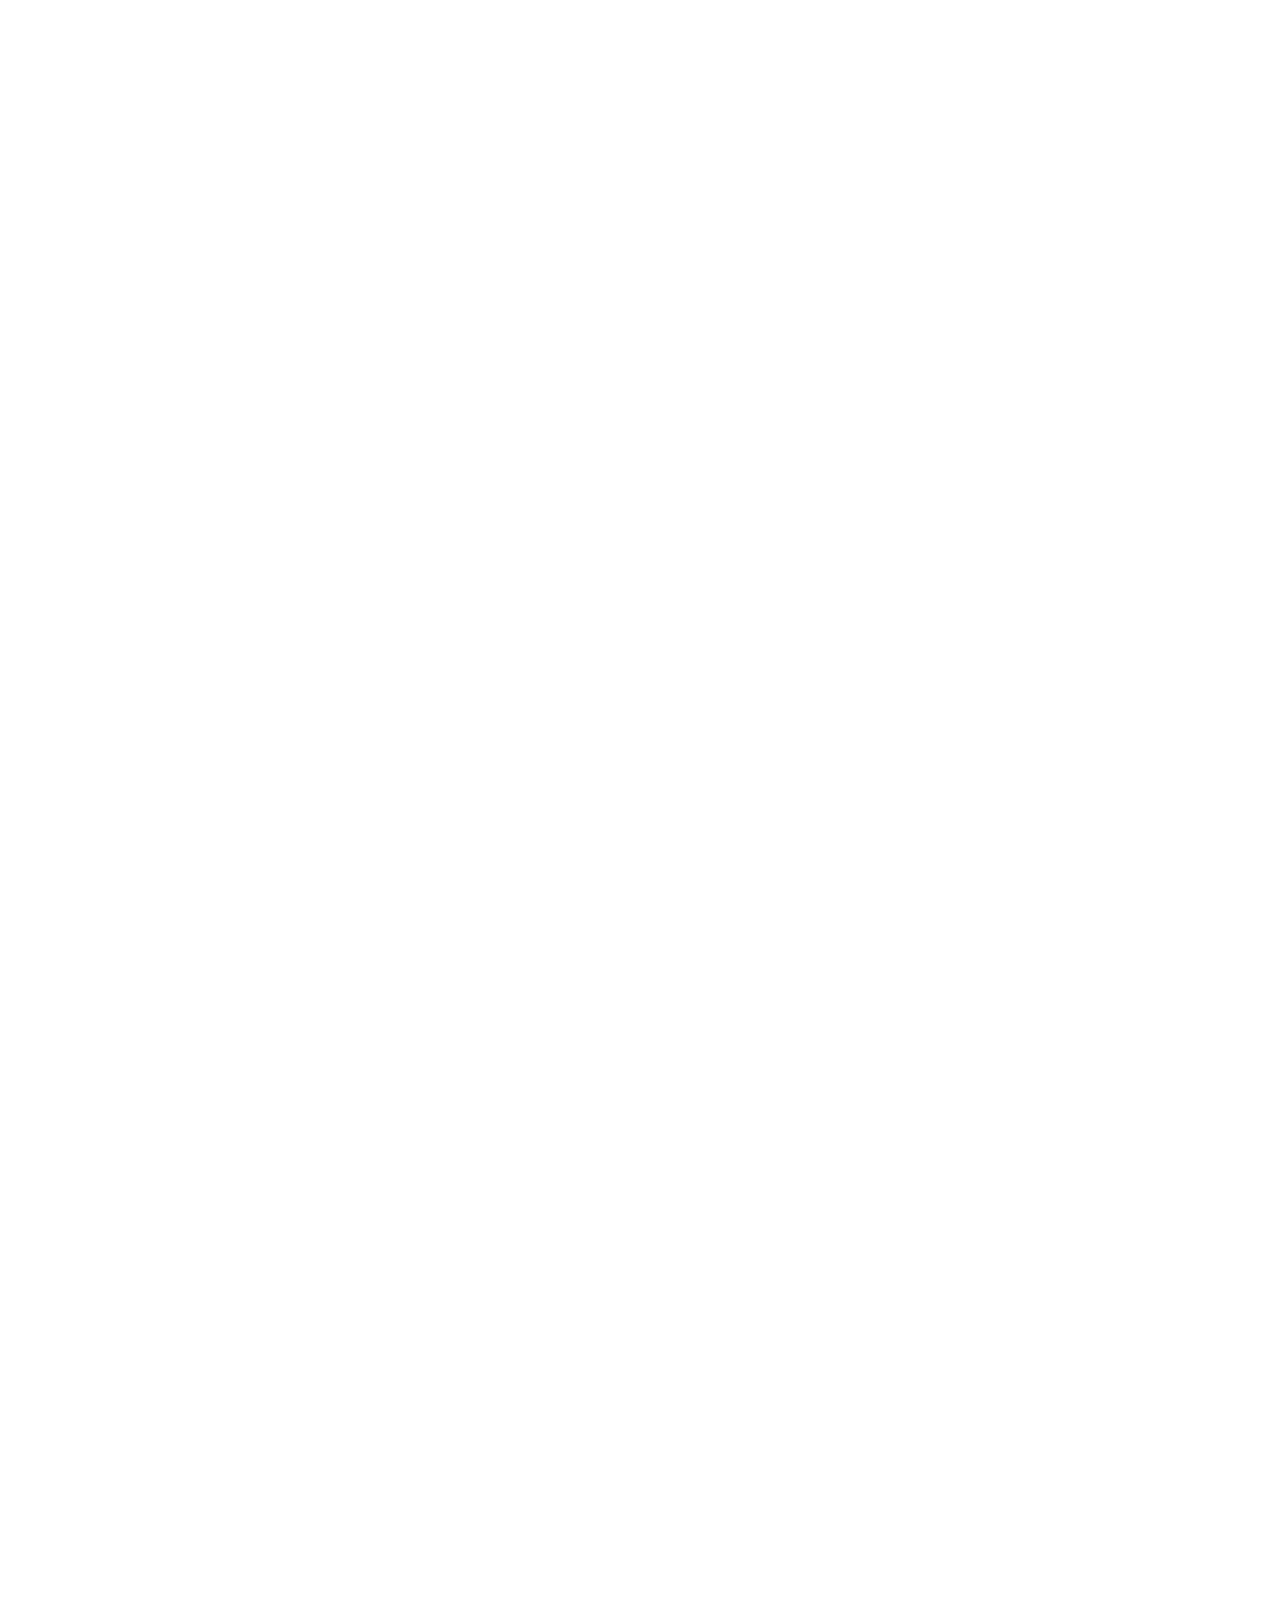
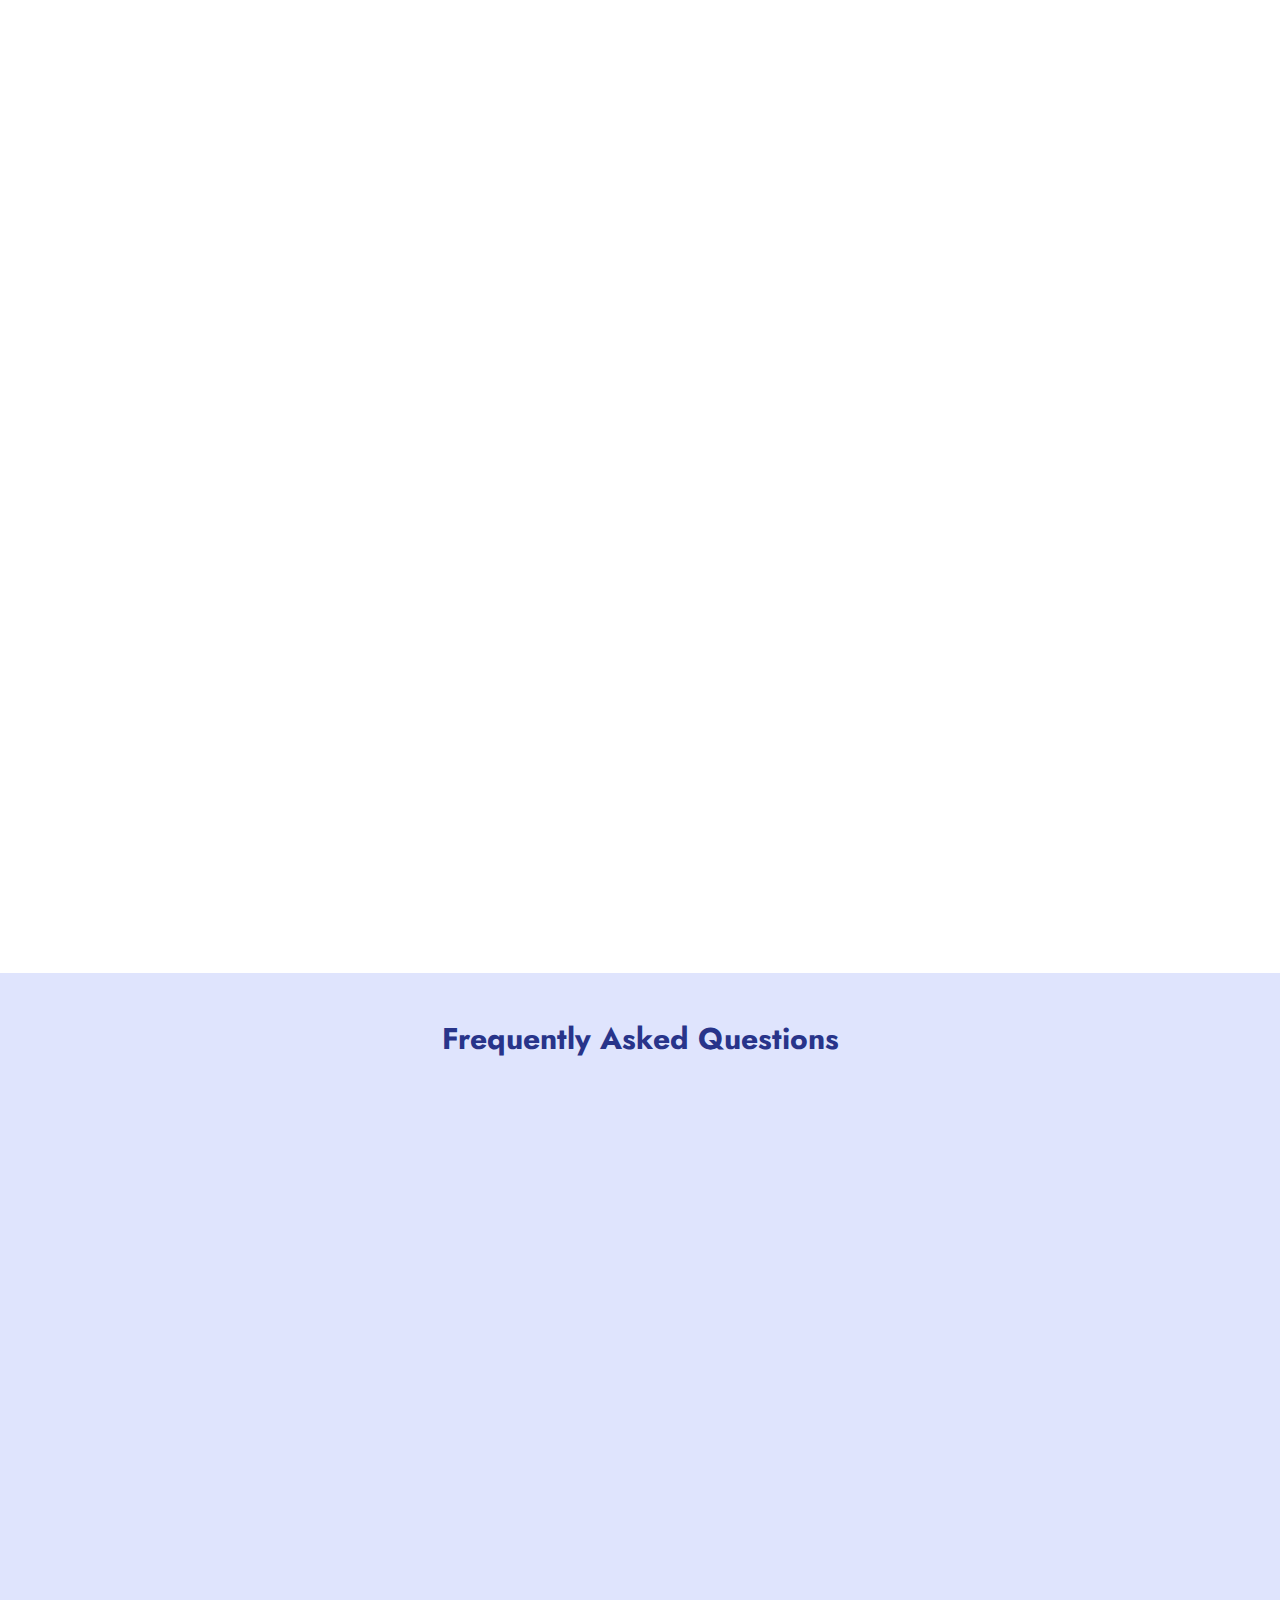
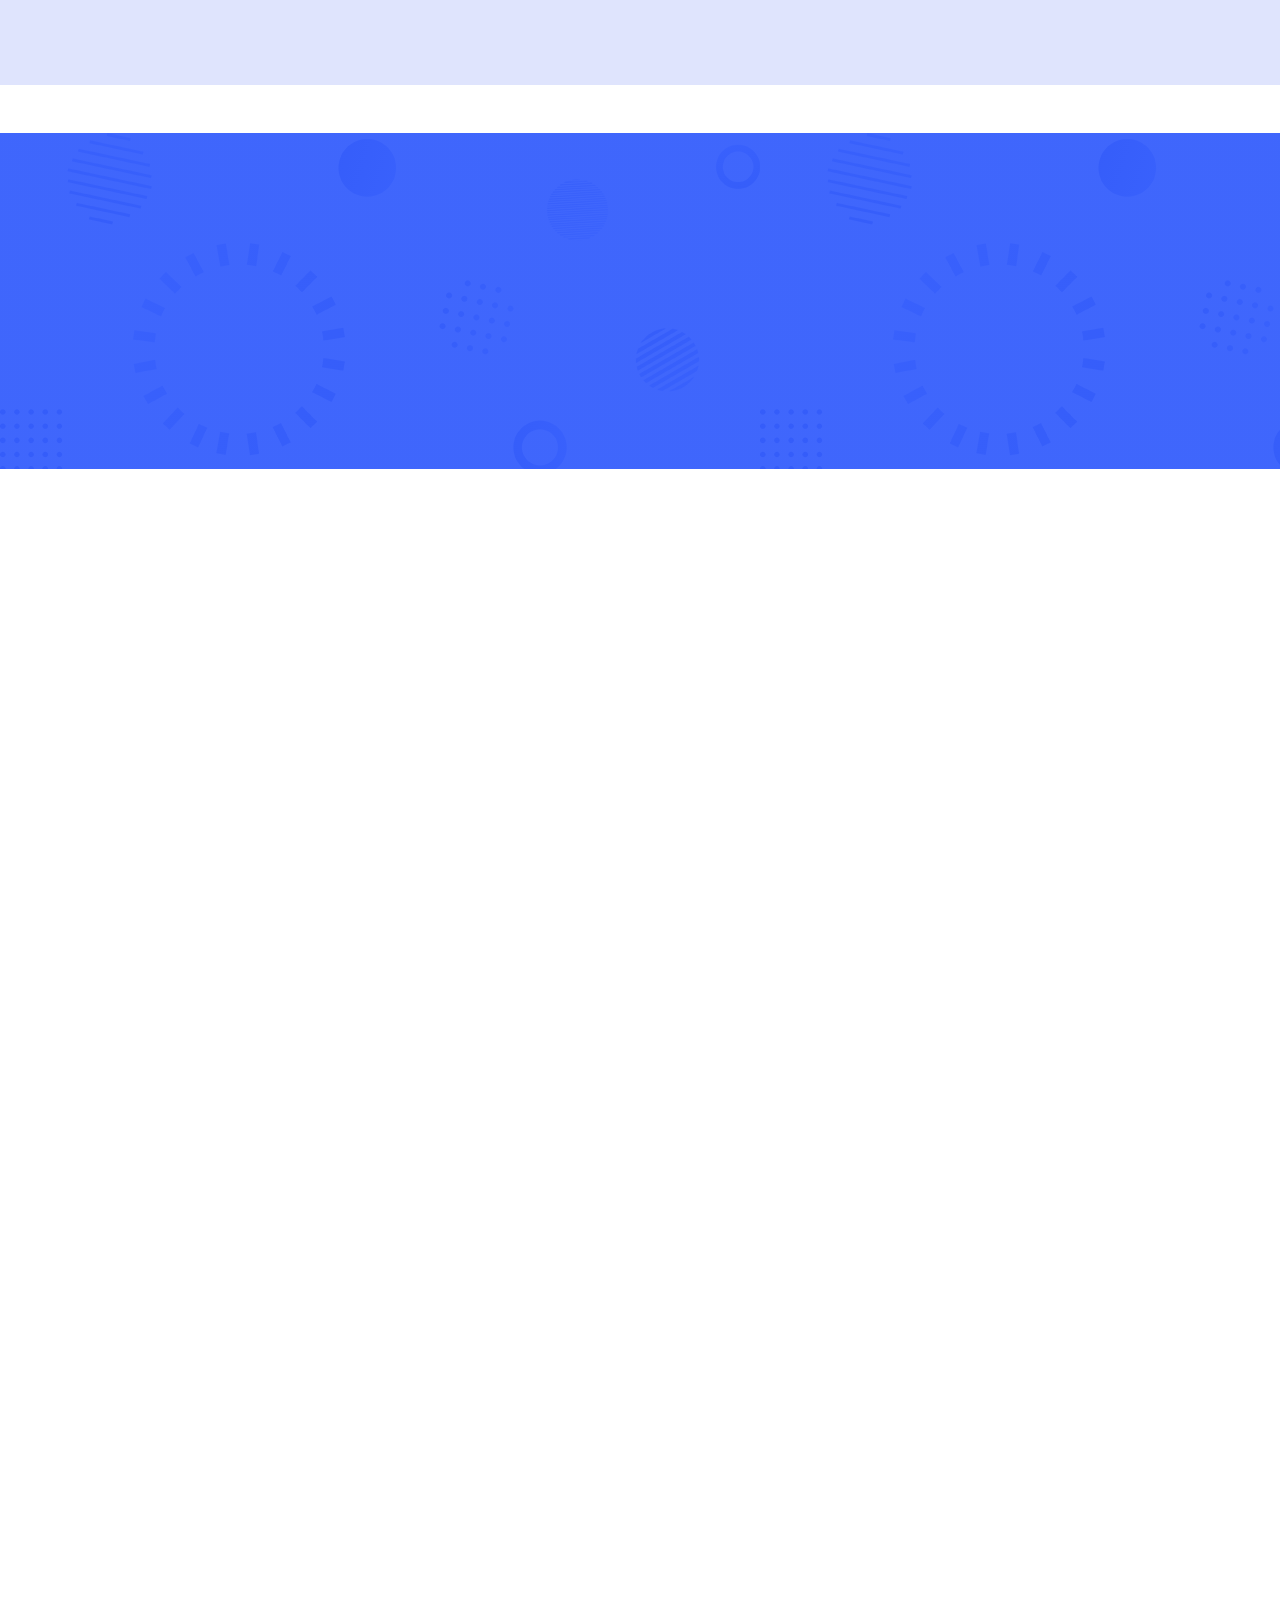
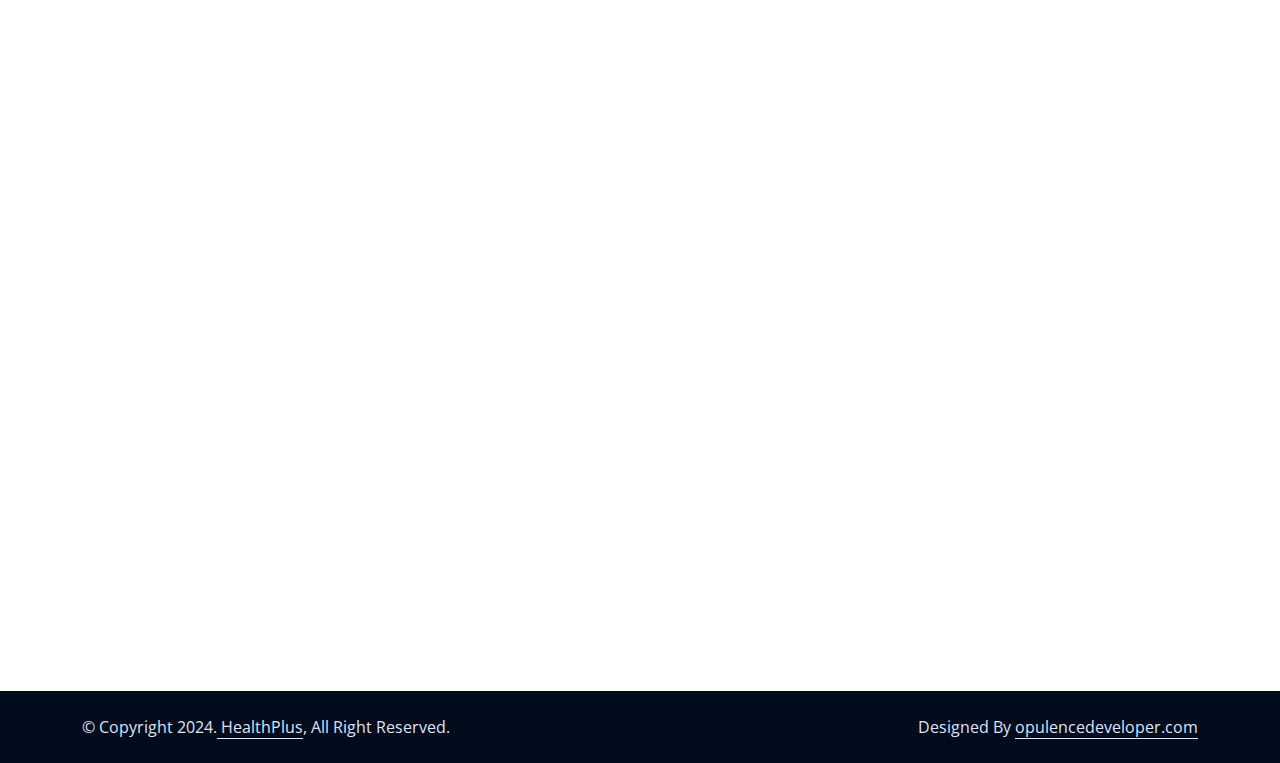
==== commit c1786b49: "added" ====
--- a/public/index.html
+++ b/public/index.html
@@ -80,7 +80,7 @@
           <div class="navbar-nav ms-auto p-4 p-lg-0">
             <a href="index.html" class="nav-item nav-link active">Home</a>
             <a href="about.html" class="nav-item nav-link">About Us</a>
-            <a href="about.html" class="nav-item nav-link">Product</a>
+            <a href="product.html" class="nav-item nav-link">Product</a>
             <a href="service.html" class="nav-item nav-link">Services</a>
 
             <div class="nav-item dropdown">
@@ -224,32 +224,28 @@
               HealthPlus
             </p>
             <h1 class="display-5 mb-4">
-              Giving you a better healthcare experience
+              Giving you a better health insurance experience
             </h1>
             <p class="mb-4">
-              Limited access to affordable healthcare in Nigeria, due to poverty
-              and out of pocket payments, inspired us at CSBN Global Alliance
-              Technologies Ltd to develop the HealthPlus - “State-Led” Health
-              Insurance Scheme. This scheme aims to integrate all healthcare
-              facilities and providers within the state, utilizing innovative
-              technological measures to ensure its effectiveness and
-              sustainability.
+              Limited access to affordable healthcare in Nigeria, due to poverty and out of pocket payments, inspired us at CSBN Global 
+Alliance Technologies Ltd to develop the HealthPlus State-Healthcare Insurance Scheme. This scheme aims to integrate all 
+healthcare facilities and providers within each state, utilizing innovative technological measures to ensure its effectiveness 
+and sustainability.
             </p>
             <p>
-              With our full indemnity plan options for Subscription and Premium
-              covers, we made it easy for subscribers with low risk profile, who
-              prefer predictable costs, to go for subscription plan, while those
-              with high risk profile, in need of more flexibility and coverage
-              options, can go for premium plan. 
+              With our partial and full indemnity plan options for subscription and premium covers, we made it easy for subscribers with 
+low risk profile, who prefer predictable costs, to go for subscription plan, while those with high risk profile, in need of more 
+flexibility and coverage options, can go for premium plan.
             </p>
             <p>
-              Other cover options exists, for encouraging healthy lifestyles,
-              secured health insurance, improved health outcomes, reduced
-              healthcare costs, thereby increasing engagement in health
-              insurance, as well as reducing claims, improving risk management,
-              enhancing customer loyalty and boosting the “HealthPlus” brand, as
-              a scheme for sustainable health insurance and healthier
-              population.
+              Other cover options exists, for encouraging healthy lifestyles, secured health insurance, improved health outcomes, reduced 
+              healthcare costs and non-coverage medical emergency support, thereby increasing public and private engagement in health 
+              insurance across member states.
+            </p>
+            <p>
+              The “HealthPlus” brand, as a product for a sustainable state health insurance scheme and healthier population, provides
+better health insurance risk management techniques, significantly reducing health insurance fraud and delays in claims
+payments to the barest minimum, while enhancing customer loyalty and rapid inclusion.
             </p>
             <!-- <div class="border rounded p-4"> -->
             <!-- <nav> -->
@@ -295,7 +291,7 @@
           <div class="col-lg-6 wow fadeInLeft" data-wow-delay="0.1s">
             <div
               class="feature-img RotateMoveLeft h-100"
-              style="object-fit: cover"
+              style="object-fit: cover;"
             >
               <img
                 src="blog/img/features-1.png"
@@ -307,17 +303,15 @@
           </div>
           <div class="col-lg-6 wow fadeInRight" data-wow-delay="0.1s">
             <h4 class="text-primary">Sub-National Initiative</h4>
-            <h1 class="display-5 mb-4">Bridging the coverage gap.</h1>
+            <h1 class="display-7 mb-4">Our strategic innovative solution helps everyone embrace health Insurance.</h1>
             <p class="mb-4">
-              HealthPlus “State-Led” Health Insurance Scheme is designed as a
-              Sub-National Initiative to bridge the coverage gap in the Nigerian
-              Health Insurance space, by offering various benefits features and
-              packages to subscribers in each state, unconventional to
-              social-health insurance programs ran in states, helping more and
-              more residents in each state embrace health insurance. The success
-              of the scheme in each state largely depends on our proposed
-              integrating key factors for effective implementation and
-              sustainability in the state.
+              HealthPlus State-Healthcare Insurance Scheme, is designed as a sub-national Initiative, to bridge the coverage gap in the 
+              Nigeria's health insurance sector, by offering various benefit packages and features to subscribers in each state, 
+              unconventional to the usual states' social-health insurance programs, helping more and more residents in each state 
+              embrace health insurance, regardless of their class, income, beliefs, social status, literacy and awareness. The success of the 
+              scheme in each state largely depends on our integrating key factors for effective implementation and sustainability in that 
+              state.
+              
             </p>
             <div class="row g-4">
               <div class="col-6">
@@ -325,8 +319,8 @@
                   <i style="color: #e61b72" class="fas fa-users fa-4x"></i>
 
                   <div class="d-flex flex-column ms-3">
-                    <h2 class="mb-0 fw-bold">5K</h2>
-                    <small class="text-dark">Daily people inclusion</small>
+                    <h2 class="mb-0 fw-bold">500</h2>
+                    <small class="text-dark">Daily subscriber Inclusion</small>
                   </div>
                 </div>
               </div>
@@ -334,7 +328,7 @@
                 <div class="d-flex">
                   <i style="color: #e61b72" class="fas fa-trophy fa-4x"></i>
                   <div class="d-flex flex-column ms-3">
-                    <h2 class="mb-0 fw-bold">1,825M</h2>
+                    <h2 class="mb-0 fw-bold">182,500</h2>
                     <small class="text-dark">Yearly inclusion achievment</small>
                   </div>
                 </div>
@@ -449,7 +443,7 @@
             <h1 class="display-4 text-white">
               <span data-toggle="counter-up">100</span>%
             </h1>
-            <span class="fs-5 text-white">Strategic User Inclusion</span>
+            <span class="fs-5 text-white">Enhanced strategic inclusion</span>
             <hr class="bg-white w-25 mx-auto mb-0" />
           </div>
           <div
@@ -480,10 +474,11 @@
             </p>
             <h1 class="display-5 mb-4">
               Our Innovative approach to Health Insurance is our advantage.
+ Introducing The HealthPlus “Total-Healthcare” Insurance Scheme.
             </h1>
             <p class="mb-4">
-              Here are some reasons why every state in Nigeria is partnering
-              with us, seeing that our solution, is all they need.
+              Here are basic reasons why every state in Nigeria needs to partner with us, for a total healthcare insurance solution.
+              State Economic Development
             </p>
             <a class="btn btn-primary py-3 px-5" href="#get-In-touch"
               >Explore More</a
@@ -497,12 +492,9 @@
                       <i class="fa fa-check fa-3x text-primary mb-3"></i>
                       <h4 class="mb-3">Data-driven Healthcare delivery</h4>
                       <p class="mb-3">
-                        Using AI to drive our software technology, with a robust
-                        strategic supervisory and operational management system,
-                        helps us ensure efficient healthcare delivery and
-                        informed data-based healthcare sector; enabling
-                        stakeholders improve resource allocation in the sector
-                        through informed policy decisions.
+                        Our use of AI (artificial intelligence) to drive our software technology, with a robust strategic supervisory and operations 
+management system, helps us ensure efficient healthcare delivery and informed data-based healthcare sector. This enables
+stakeholders improve resource allocation in the sector through informed policy decisions, leading to a healthier population.
                       </p>
                       <!-- <a class="fw-semi-bold" href="">Read More <i class="fa fa-arrow-right ms-1"></i></a> -->
                     </div>
@@ -512,11 +504,9 @@
                       <i class="fa fa-check fa-3x text-primary mb-3"></i>
                       <h4 class="mb-3">Improved affordability</h4>
                       <p class="mb-3">
-                        Our schemes flexible, subsidized and premium payment
-                        roll-over approach to health insurance healthcare
-                        services delivery to residents within and outside our
-                        member states, guarantees reduced financial burdens,
-                        improving health outcomes.
+                        Our scheme's flexible, subsidized and premium payment roll-over approach to health insurance and healthcare services 
+delivery to residents within and outside our member states, guarantees reduced financial burdens, improving health 
+outcomes.
                       </p>
                       <!-- <a class="fw-semi-bold" href="">Read More <i class="fa fa-arrow-right ms-1"></i></a> -->
                     </div>
@@ -526,11 +516,10 @@
                       <i class="fa fa-check fa-3x text-primary mb-3"></i>
                       <h4 class="mb-3">Easy Premium Funding Access</h4>
                       <p class="mb-3">
-                        With HealthPlus, no one is left out. Our technology
-                        being connected to a global connected economy, helps
-                        every subscribers gain access to income streams and
-                        earning opportunities, to fund their Health Insurance
-                        premiums with ease.
+                        Our technology is hinged on CSBN's innovative “connected economy” digital platform, helping all our subscribers gain access 
+to money making opportunities that helps them pay their Health Insurance premiums with ease, including other benefit 
+features and packages, that they stand to benefit from, while subscribing to Besamm Lifestyle.
+
                       </p>
                       <!-- <a class="fw-semi-bold" href="">Read More <i class="fa fa-arrow-right ms-1"></i></a> -->
                     </div>
@@ -544,10 +533,9 @@
                       <i class="fa fa-check fa-3x text-primary mb-3"></i>
                       <h4 class="mb-3">Improved Healthcare Outcomes</h4>
                       <p class="mb-3">
-                        Our “End-User value maximization” driven approach to our
-                        scheme, guarantees safe, satisfactory and consistently
-                        improved health outcomes, as we ensure to protect
-                        subscribers' interest, first and above others.
+                        Our End-User “value-maximization” approach to our scheme guarantees safe, satisfactory and consistently improved health 
+outcomes, as we ensure to protect subscribers' interest, first and above others.
+
                       </p>
                       <!-- <a class="fw-semi-bold" href="">Read More <i class="fa fa-arrow-right ms-1"></i></a> -->
                     </div>
@@ -557,11 +545,11 @@
                       <i class="fa fa-check fa-3x text-primary mb-3"></i>
                       <h4 class="mb-3">Personalized Dashboard</h4>
                       <p class="mb-3">
-                        By providing tech support healthcare health insurance
-                        solution, our subscribers have an informed inclusion in
-                        the scheme, facilitating digital skills development,
-                        while featuring our member states as having a
-                        technologically driven healthcare sector.
+                        By providing tech-support to our Total-Healthcare Insurance solution and resourceful care-center healthcare advisory agents
+that facilitates all the healthcare services processes across our provider network, we provide a personal touch to the scheme, 
+as well as informed inclusion to all our subscribers, which goes on to improve on their digital skills development, while 
+featuring member states as having and running a technologically driven healthcare sector.
+
                       </p>
                       <!-- <a class="fw-semi-bold" href="">Read More <i class="fa fa-arrow-right ms-1"></i></a> -->
                     </div>
@@ -574,16 +562,11 @@
                         <p>Tele-Medicine</p>
                       </h4>
                       <p class="mb-3">
-                        Through the use of our call-video application software,
-                        patient consultations are done are handled by
-                        clinicians, providing remote situation control &
-                        treatment, telehealth nursing and remote physical
-                        consultations and psychiatry rehabilitation, making it
-                        easier for people to get preventive and curative
-                        treatments, at the convenience of the doctor and
-                        patient. We through this feature, ensure a safe, time
-                        and money saving, emergency service quality and
-                        performance.
+                        Through the use of our In-app call/ video application software service, patient consultations are conducted and handled by 
+clinicians, providing remote situation control and treatment, telehealth nursing and first aid, remote physical doctor 
+consultations, psychiatry rehabilitation etc, making it easier for people to get preventive, early detection and curative 
+treatments, at the convenience of the doctor and patient. We through this feature, ensure a safe, time and money saving, 
+quality emergency service and performance.
                       </p>
                       <!-- <a class="fw-semi-bold" href="">Read More <i class="fa fa-arrow-right ms-1"></i></a> -->
                     </div>
@@ -601,14 +584,11 @@
                       <i class="fa fa-check fa-3x text-primary mb-3"></i>
                       <h4 class="mb-3">Mobile Digital Clinics</h4>
                       <p class="mb-3">
-                        With the innovative mobile digital clinics equipped with
-                        portable medical devices and technology, we are able to
-                        offer a flexible and innovative approach to healthcare
-                        services delivery in various settings, playing
-                        significant roles in expanding access to and availing
-                        cost-effective healthcare, improving health outcomes,
-                        providing disaster relief and critical support in remote
-                        areas, underserved communities, and during emergencies.
+                        With our innovative mobile digital clinics, a complex equipped with portable medical diagnostic equipments and technology, 
+we are able to offer a flexible and innovative approach to healthcare services delivery in various settings, playing significant 
+roles in expanding access to and availing time and cost effective healthcare, improving health outcomes, providing disaster 
+relief and critical support in remote areas including riverine areas, under-served communities as well as during emergency 
+situations.
                       </p>
                       <!-- <a class="fw-semi-bold" href="">Read More <i class="fa fa-arrow-right ms-1"></i></a> -->
                     </div>
@@ -616,12 +596,11 @@
                   <div class="col-12 wow fadeIn" data-wow-delay="0.5s">
                     <div class="feature-box border rounded p-4">
                       <i class="fa fa-check fa-3x text-primary mb-3"></i>
-                      <h4 class="mb-3">24/7 Toll Free Call Center</h4>
+                      <h4 class="mb-3">24/7 Emergency Call Center</h4>
                       <p class="mb-3">
-                        Our 24/7 Toll Free, paid service and in-app call-video
-                        call center, fully designed to operate round the clock
-                        and every day of the year, will ensure that help is
-                        always accessible regardless of the time and location.
+                        Our 24/7 emergency call center options for: Toll-Free, data enabled (In-app) call/ video services and “pay-as-you-go” network 
+call, fully designed to operate round the clock and every day of the year, ensures that access to healthcare attention and 
+services, regardless of the day, time and location, is available and accessible to all residents within member state.
                       </p>
                       <!-- <a class="fw-semi-bold" href="">Read More <i class="fa fa-arrow-right ms-1"></i></a> -->
                     </div>
@@ -632,14 +611,11 @@
                       <i class="fa fa-check fa-3x text-primary mb-3"></i>
                       <h4 class="mb-3">Unified Health Initiative (UHI)</h4>
                       <p class="mb-3">
-                        HealthPlus “State-led” Health Insurance, promotes
-                        collaboration amongst stakeholders in the healthcare
-                        system within and across member states, including
-                        government agencies, healthcare providers, patients, and
-                        community organizations, to work towards common goals,
-                        while helping everyone have equal access to quality
-                        healthcare, regardless of their income, location, or
-                        social status.
+                        HealthPlus State-Healthcare Insurance scheme, promotes collaboration amongst stakeholders in the healthcare system
+within and across member states, including government agencies, healthcare providers, patients, organizations, and 
+communities, working towards common goals, while helping everyone have equal access to quality healthcare, regardless of 
+their income, location, or social status.
+
                       </p>
                       <!-- <a class="fw-semi-bold" href="">Read More <i class="fa fa-arrow-right ms-1"></i></a> -->
                     </div>
@@ -649,10 +625,8 @@
                         Flexible & Subsidized Premium Options
                       </h4>
                       <p class="mb-3">
-                        Our benefits features and packages, offering increased
-                        value to all residents within and across member states,
-                        has being made affordable through an optional flexible
-                        and subsidized premium plan.
+                        Our benefit packages and features, offers increased value to all residents within and across member states, which is made 
+possible through our affordable, flexible, subsidized, premium plan options. 
                       </p>
                       <!-- <a class="fw-semi-bold" href="">Read More <i class="fa fa-arrow-right ms-1"></i></a> -->
                     </div>
@@ -695,31 +669,25 @@
                       <i class="fa fa-check fa-3x text-primary mb-3"></i>
                       <h4 class="mb-3">Accidents and Emergency Response</h4>
                       <p class="mb-3">
-                        Our accidents and emergency response unit comprises of
-                        the following trained agencies and personnel:
+                        Our accidents and emergency response unit comprises of the following trained agencies and personnel: 
                       </p>
                       <ul>
                         <li>
-                          Emergency Call Centers: Receives calls, assesses
-                          situations and dispatches appropriate resources.
+                          Emergency Call Centers: Receives calls, assesses situations and dispatches appropriate resources.
                         </li>
                         <li>
-                          First Responders - paramedics, firefighters, hazmat
-                          teams: to provide aid and stabilize incident victims.
+                          First Responders - paramedics, firefighters, hazmat teams, to provide emergency medical services and stabilize victims.
+
                         </li>
                         <li>
-                          Mobile Digital Clinics: Provides further advanced
-                          medical healthcare to victims, en route healthcare
-                          facilities.
+                          Mobile Digital Clinics: Provides further advanced medical healthcare to victims, en route healthcare facilities.
                         </li>
                         <li>
-                          Law Enforcement Agents: Maintaining order, securing
-                          the scene, and investigating the incident.
+                          Law Enforcement Agents: Maintaining order, securing the incident scene, and investigating the incident.
+
                         </li>
                         <li>
-                          State Agencies & Media Houses: Coordinating resources,
-                          providing public information and leading recovery
-                          efforts.
+                          State Agencies & Media Houses: Coordinating resources, providing public information and leading recovery efforts.
                         </li>
                       </ul>
 
@@ -782,7 +750,7 @@
                 <i class="fas fa-thumbs-up fa-5x text-secondary"></i>
               </div>
               <div class="service-content">
-                <h4 class="mb-4">Preventive and Curative Care Coverage</h4>
+                <h4 class="mb-4">Early detection, Prevention and Curative care treatments Coverage</h4>
                 <p class="mb-4">
                   Stay healthy and fit, with access to therapeutic care for
                   yourself, spouse and other family members for sustainable
@@ -888,7 +856,7 @@
                 <h5 class="m-0" style="display: flex; flex-direction: row">
                   <i class="fa fa-bars text-primary me-3"></i>
                   <p style="margin: 0px; text-align: left; margin-top: -2px">
-                    Access to Quality Healthcare
+                    Your passport to secured Health and Wellness
                   </p>
                 </h5>
               </button>
@@ -983,14 +951,10 @@
                       Your passport to secured Health and Wellness
                     </h3>
                     <p class="">
-                      Our strategic approaches to healthcare delivery,
-                      preventive and curative care treatment, availability of
-                      expanded network, customer relief and complaint
-                      resolution, 24/7 Toll-free call center, accidents and
-                      emergency response, online and remote physical doctors’
-                      consultation, reduces barriers to accessing quality health
-                      care and gives our subscribers better and improved health
-                      protection.
+                     Our strategic approaches to preventive, early detection and curative healthcare delivery, availability of public and private 
+primary and secondary healthcare provider network, customer relief and complaint resolution, 24/7 toll-free call center, 
+accidents and emergency response, online & remote physical doctors’ consultation etc., reasonably reduces barriers to 
+accessing quality and secured health care, giving our subscribers better and improved health protection. 
                     </p>
                     <!-- <p>
                       <i class="fa fa-check text-primary me-3"></i>Medical
@@ -1029,10 +993,9 @@
                   <div class="col-md-6">
                     <h3 class="mb-4">Your wholistic access to Healthcare</h3>
                     <p class="mb-4">
-                      Our robust and expansive Health Coverage plans, tailored
-                      to suite all subscribers for maximal coverage, ensures
-                      financially secured access to quality health care, for our
-                      subscribers, in the areas of:
+                      Our “all-inclusive” health coverage plans, tailored to suite all subscribers for maximal coverage, ensures financially secured 
+access to quality health care, for our subscribers, in the areas of:
+
                     </p>
                     <div class="point-style">
                       <i class="fa fa-check text-primary me-3"></i>
@@ -1053,7 +1016,7 @@
                     <div class="point-style">
                       <i class="fa fa-check text-primary me-3"></i>
                       <p style="padding-top: 10px">
-                        Preventive and Curative care
+                        Early detection, Prevention and Curative care treatments
                       </p>
                     </div>
 
@@ -1076,18 +1039,15 @@
                   <div class="col-md-6">
                     <h3 class="mb-4">Innovations that protect your health</h3>
                     <p class="mb-4">
-                      Providing accidents & emergency (A&E) Medical Services,
-                      Initiating campaigns and awareness programs for early
-                      detection and preventive care, 24/7 toll free call center
-                      equipped with telecommunications and tech software
-                      facilities, Promoting and encouraging pregnant women to
-                      subscribe to our “Maternity Plus” Free Antenatal Care
+                      Using our accidents & emergency (A&E) medical services response unit and initiating campaigns and awareness programs for 
+prevention and early detection of illnesses, whilepromoting and encouraging pregnant women to subscribe to our “Maternity 
+Plus” maternal care plan, for supported, antenatal care and delivery planned program.
                       Plan.
                     </p>
                     <!-- <p>
                       <i class="fa fa-check text-primary me-3"></i>Promoting
                       awareness for early detection of illnesses and improving
-                      access to quality healthcare¬
+                      Your passport to secured Health and Wellness¬
                     </p>
                     <p>
                       <i class="fa fa-check text-primary me-3"></i>Providing
@@ -1124,13 +1084,10 @@
                       services delivery
                     </h3>
                     <p class="mb-4">
-                      Our well trained Care-Center Health Advisors across our
-                      healthcare expanded network ensure that prompt and
-                      efficient healthcare services are provide to all
-                      subscribers, engaging our specialized technological
-                      software tools to manage the processes, while observing
-                      all protocols for data entry, retrieval and payment
-                      processing.
+                      Our well trained Care-Center Health Services Relationship Officers and Managers, across our expanded healthcare services 
+provider facilities and network, ensures that prompt and efficient healthcare services are provide to all subscribers, engaging 
+our specialized technological software tools to manage the processes, observing all protocols for healthcare data entry, 
+treatment and payment processing.
                     </p>
                   </div>
                 </div>
@@ -1153,14 +1110,9 @@
                       Your assurance to tackle illnesses early
                     </h3>
                     <p class="mb-4">
-                      Our Care medical professionals and personnel, using our
-                      detailed and expansive diagnostic protocols are trained to
-                      conduct annual routine diagnostic examinations, for all
-                      premium subscribers and HealthPlus Extra Cover plan
-                      subscribers, for early detection of illnesses and
-                      diseases, while offering free consultations for preventive
-                      or curative care treatments, using detailed and expansive
-                      diagnostic protocols.
+                      Our Care medical professionals and personnel, engaging our detailed and expansive diagnostic equipments and protocols, are 
+trained to conduct basic annual routine diagnostic examinations, for all our premium subscribers and other subscribers, for 
+early detection of illnesses and diseases, while offering free consultations for preventive and curative care treatments.
                     </p>
                   </div>
                 </div>
@@ -1183,7 +1135,7 @@
                     <div class="point-style">
                       <i class="fa fa-check text-primary me-3"></i>
                       <p style="padding-top: 10px">
-                        Access to doctor consultations from anywhere
+                        Foreign & Domestic Emergency Evacuation
                       </p>
                     </div>
                     <div class="point-style">
@@ -1194,12 +1146,12 @@
                     </div>
                     <div class="point-style">
                       <i class="fa fa-check text-primary me-3"></i>
-                      <p style="padding-top: 10px">Therapeutic care</p>
+                      <p style="padding-top: 10px">Easy Premium payment</p>
                     </div>
                     <div class="point-style">
                       <i class="fa fa-check text-primary me-3"></i>
                       <p style="padding-top: 10px">
-                        Free planned Antenatal care
+                        Therapeutic care
                       </p>
                     </div>
                     <div class="point-style">
@@ -1209,27 +1161,23 @@
                     <div class="point-style">
                       <i class="fa fa-check text-primary me-3"></i>
                       <p style="padding-top: 10px">
-                        Accidents & Emergency Response
+                        Medical Treatment Financial Support
                       </p>
                     </div>
                     <div class="point-style">
                       <i class="fa fa-check text-primary me-3"></i>
                       <p style="padding-top: 10px">
-                        Foreign & Domestic Emergency Evacuation
+                        “On-the-Go” Unified Healthcare
+Insurance
                       </p>
                     </div>
                     <div class="point-style">
                       <i class="fa fa-check text-primary me-3"></i>
                       <p style="padding-top: 10px">
-                        Unified Health Insurance “On-the-Go”
+                        Access to doctor consultations from anywhere
                       </p>
                     </div>
-                    <div class="point-style">
-                      <i class="fa fa-check text-primary me-3"></i>
-                      <p style="padding-top: 10px">
-                        Free & Easy Insurance Premium payment
-                      </p>
-                    </div>
+                    
                   </div>
                 </div>
               </div>
@@ -1307,14 +1255,10 @@
                       Your passport to secured Health and Wellness
                     </h3>
                     <p class="">
-                      Our strategic approaches to healthcare delivery,
-                      preventive and curative care treatment, availability of
-                      expanded network, customer relief and complaint
-                      resolution, 24/7 Toll-free call center, accidents and
-                      emergency response, online and remote physical doctors’
-                      consultation, reduces barriers to accessing quality health
-                      care and gives our subscribers better and improved health
-                      protection.
+                     Our strategic approaches to preventive, early detection and curative healthcare delivery, availability of public and private 
+primary and secondary healthcare provider network, customer relief and complaint resolution, 24/7 toll-free call center, 
+accidents and emergency response, online & remote physical doctors’ consultation etc., reasonably reduces barriers to 
+accessing quality and secured health care, giving our subscribers better and improved health protection. 
                     </p>
                     <!-- <p>
                       <i class="fa fa-check text-primary me-3"></i>Medical
@@ -1351,7 +1295,7 @@
                 <h5 class="m-0" style="display: flex; flex-direction: row">
                   <i class="fa fa-bars text-primary me-3"></i>
                   <p style="margin: 0px; text-align: left; margin-top: -2px">
-                    Access to Quality Healthcare
+                    Your passport to secured Health and Wellness
                   </p>
                 </h5>
               </button>
@@ -1372,10 +1316,9 @@
                       <div class="col-md-6">
                         <h3 class="mb-4">Your wholistic access to Healthcare</h3>
                         <p class="mb-4">
-                          Our robust and expansive Health Coverage plans, tailored
-                          to suite all subscribers for maximal coverage, ensures
-                          financially secured access to quality health care, for our
-                          subscribers, in the areas of:
+                          Our “all-inclusive” health coverage plans, tailored to suite all subscribers for maximal coverage, ensures financially secured 
+access to quality health care, for our subscribers, in the areas of:
+
                         </p>
                         <div class="point-style">
                           <i class="fa fa-check text-primary me-3"></i>
@@ -1396,7 +1339,7 @@
                         <div class="point-style">
                           <i class="fa fa-check text-primary me-3"></i>
                           <p style="padding-top: 10px">
-                            Preventive and Curative care
+                            Early detection, Prevention and Curative care treatments
                           </p>
                         </div>
     
@@ -1443,13 +1386,9 @@
                       <div class="col-md-6">
                         <h3 class="mb-4">Innovations that protect your health</h3>
                         <p class="mb-4">
-                          Providing accidents & emergency (A&E) Medical Services,
-                          Initiating campaigns and awareness programs for early
-                          detection and preventive care, 24/7 toll free call center
-                          equipped with telecommunications and tech software
-                          facilities, Promoting and encouraging pregnant women to
-                          subscribe to our “Maternity Plus” Free Antenatal Care
-                          Plan.
+                          Using our accidents & emergency (A&E) medical services response unit and initiating campaigns and awareness programs for 
+prevention and early detection of illnesses, whilepromoting and encouraging pregnant women to subscribe to our “Maternity 
+Plus” maternal care plan, for supported, antenatal care and delivery planned program.
                         </p>
                         <!-- <p>
                           <i class="fa fa-check text-primary me-3"></i>Promoting
@@ -1515,13 +1454,10 @@
                       services delivery
                     </h3>
                     <p class="mb-4">
-                      Our well trained Care-Center Health Advisors across our
-                      healthcare expanded network ensure that prompt and
-                      efficient healthcare services are provide to all
-                      subscribers, engaging our specialized technological
-                      software tools to manage the processes, while observing
-                      all protocols for data entry, retrieval and payment
-                      processing.
+                      Our well trained Care-Center Health Services Relationship Officers and Managers, across our expanded healthcare services 
+provider facilities and network, ensures that prompt and efficient healthcare services are provide to all subscribers, engaging 
+our specialized technological software tools to manage the processes, observing all protocols for healthcare data entry, 
+treatment and payment processing.
                     </p>
                   </div>
                 </div>
@@ -1563,14 +1499,9 @@
                       Your assurance to tackle illnesses early
                     </h3>
                     <p class="mb-4">
-                      Our Care medical professionals and personnel, using our
-                      detailed and expansive diagnostic protocols are trained to
-                      conduct annual routine diagnostic examinations, for all
-                      premium subscribers and HealthPlus Extra Cover plan
-                      subscribers, for early detection of illnesses and
-                      diseases, while offering free consultations for preventive
-                      or curative care treatments, using detailed and expansive
-                      diagnostic protocols.
+                      Our Care medical professionals and personnel, engaging our detailed and expansive diagnostic equipments and protocols, are 
+trained to conduct basic annual routine diagnostic examinations, for all our premium subscribers and other subscribers, for 
+early detection of illnesses and diseases, while offering free consultations for preventive and curative care treatments.
                     </p>
                   </div>
                 </div>
@@ -1610,7 +1541,7 @@
                         <div class="point-style">
                           <i class="fa fa-check text-primary me-3"></i>
                           <p style="padding-top: 10px">
-                            Access to doctor consultations from anywhere
+                            Foreign & Domestic Emergency Evacuation
                           </p>
                         </div>
                         <div class="point-style">
@@ -1621,12 +1552,12 @@
                         </div>
                         <div class="point-style">
                           <i class="fa fa-check text-primary me-3"></i>
-                          <p style="padding-top: 10px">Therapeutic care</p>
+                          <p style="padding-top: 10px">Easy Premium payment</p>
                         </div>
                         <div class="point-style">
                           <i class="fa fa-check text-primary me-3"></i>
                           <p style="padding-top: 10px">
-                            Free planned Antenatal care
+                            Therapeutic care
                           </p>
                         </div>
                         <div class="point-style">
@@ -1636,27 +1567,23 @@
                         <div class="point-style">
                           <i class="fa fa-check text-primary me-3"></i>
                           <p style="padding-top: 10px">
-                            Accidents & Emergency Response
+                            Medical Treatment Financial Support
                           </p>
                         </div>
                         <div class="point-style">
                           <i class="fa fa-check text-primary me-3"></i>
                           <p style="padding-top: 10px">
-                            Foreign & Domestic Emergency Evacuation
+                            “On-the-Go” Unified Healthcare
+                            Insurance
                           </p>
                         </div>
                         <div class="point-style">
                           <i class="fa fa-check text-primary me-3"></i>
                           <p style="padding-top: 10px">
-                            Unified Health Insurance “On-the-Go”
+                            Access to doctor consultations from anywhere
                           </p>
                         </div>
-                        <div class="point-style">
-                          <i class="fa fa-check text-primary me-3"></i>
-                          <p style="padding-top: 10px">
-                            Free & Easy Insurance Premium payment
-                          </p>
-                        </div>
+                        
                       </div>
                     </div>
                   </div> </div> </div>
@@ -1687,8 +1614,7 @@
         >
           <h4 class="text-primary">Our Feature</h4>
           <h1 style="line-height: 50px" class="display-5 mb-4">
-            How we contribute towards improving on the social health and
-            wellness of our subscribers in member states
+            How we contribute towards the improvement of the social health and wellness of our subscribers in member states
           </h1>
           <!-- <p class="mb-0">
             Dolor sit amet consectetur, adipisicing elit. Ipsam, beatae maxime.
@@ -1853,7 +1779,7 @@
                     aria-expanded="false"
                     aria-controls="collapseTwo"
                   >
-                    Who is HealthPlus?
+                  What is HealthPlus Healthcare Insurance all about?
                   </button>
                 </h2>
                 <div
@@ -1865,11 +1791,9 @@
                   <div class="accordion-body my-2">
                     <!-- <h5>Dolor sit amet consectetur adipisicing elit.</h5> -->
                     <p>
-                      HealthPlus is a Health Insurance & Healthcare Funding
-                      Software Solution, designed to function within the CSBN
-                      “connected economy” e-market place, as to help subscribers
-                      enjoy an all inclusive flexible healthcare insurance,
-                      within & outside member state provider networks.
+                      Is a Total-Healthcare Insurance, Electronic Health Records and Hospital 
+Management Systems software solution, designed to help subscribers enjoy all-inclusive, flexible, total-healthcare insurance
+experience, within & outside the “HealthPlus” member states provider network.
                     </p>
                     <!-- <p>Lorem ipsum dolor sit amet consectetur adipisicing elit. Dicta distinctio hic fuga odio excepturi ducimus sequi at. Doloribus, non aspernatur.</p> -->
                   </div>
@@ -1952,7 +1876,7 @@
                     aria-expanded="false"
                     aria-controls="collapseFive"
                   >
-                    What benefits does HealthPlus provide?
+                  What extra-ordinary benefits does HealthPlus provide?
                   </button>
                 </h2>
                 <div
@@ -1964,16 +1888,12 @@
                   <div class="accordion-body my-2">
                     <!-- <h5>Dolor sit amet consectetur adipisicing elit.</h5> -->
                     <p>
-                      Our flexible and affordable healthcare plans offer a
-                      diverse range of services which includes Accidents and
-                      Emergency Services Response, Call Center Response and
-                      Dispatch, Outpatient and Inpatient Hospital Services,
-                      Optical and Dental Services, Telemedicine, In-App
-                      Dashboard for Healthcare Services, Home Consultations,
-                      Mental Health Care, Diagnostics examinations, Disease
-                      Management, Pharmacy Benefit, Home Consultations, Access
-                      to Curative Care, Fitness Centres and Nutritional Stores,
-                      Health tips and Awareness Campaigns and so much more.
+                      Our flexible and affordable healthcare plans offer various benefit packages & services which includes but not limited to: 
+accidents and emergency response services, call center and health advisory services, outpatient and in-patient hospital 
+services, optical and dental services, telemedicine, in-app dashboard for accessible healthcare, home consultations, mental 
+health care, diagnostics examinations, disease management, pharmacy, access to fitness centers and nutritional stores for 
+preventive healthcare, health tips and awareness campaigns and so much more.
+
                     </p>
                     <!-- <p>Lorem ipsum dolor sit amet consectetur adipisicing elit. Dicta distinctio hic fuga odio excepturi ducimus sequi at. Doloribus, non aspernatur.</p> -->
                   </div>
@@ -2096,7 +2016,7 @@
                 <p
                   class="d-inline-block border rounded text-primary fw-semi-bold py-1 px-3"
                 >
-                  Get In Touch
+                Leave a message
                 </p>
                 <h1 class="display-5 mb-5">Request A Call-Back</h1>
               </div>
@@ -2272,9 +2192,10 @@
               <div class="btn-square bg-white border rounded-circle">
                 <i class="fa fa-quote-right fa-2x text-primary"></i>
               </div>
-              Dolores sed duo clita tempor justo dolor et stet lorem kasd labore
-              dolore lorem ipsum. At lorem lorem magna ut et, nonumy et labore
-              et tempor diam tempor erat.
+              I think that the HealthPlus “Total-Healthcare” state-healthcare Insurance approach to our Nigerian health insurance
+sector, is quite innovative, ingenious and commendable. I mean, with the scheme having an overall inclusion for all 
+HMOs under NHIA and their healthcare providers, instills a lot of confidence and financial security for all subscribers,
+participants and donor partners.
             </div>
             <img
               class="rounded-circle mb-3"
@@ -2289,9 +2210,10 @@
               <div class="btn-square bg-white border rounded-circle">
                 <i class="fa fa-quote-right fa-2x text-primary"></i>
               </div>
-              Dolores sed duo clita tempor justo dolor et stet lorem kasd labore
-              dolore lorem ipsum. At lorem lorem magna ut et, nonumy et labore
-              et tempor diam tempor erat.
+              This is a whole new level to healthcare in Nigeria. I am particularly intrigued by the mobile digital clinic technology for 
+diagnosis, remote physical consultations and accident & emergency response services that this scheme provides for, 
+which makes healthcare delivery to everyone flexible and accessible. This is simple classic and ingenious.
+
             </div>
             <img
               class="rounded-circle mb-3"
@@ -2306,9 +2228,9 @@
               <div class="btn-square bg-white border rounded-circle">
                 <i class="fa fa-quote-right fa-2x text-primary"></i>
               </div>
-              Dolores sed duo clita tempor justo dolor et stet lorem kasd labore
-              dolore lorem ipsum. At lorem lorem magna ut et, nonumy et labore
-              et tempor diam tempor erat.
+              What other way to get everyone to sign up for health insurance in Nigeria than to have a health insurance that rolls over 
+your premium every year, whether you used it or not. This works just fine for me, since it gives me this sense of inclusion 
+and healthcare security, without me feeling pressured to visit the hospital every time, as to use my plan before it expires.
             </div>
             <img
               class="rounded-circle mb-3"
@@ -2323,9 +2245,28 @@
               <div class="btn-square bg-white border rounded-circle">
                 <i class="fa fa-quote-right fa-2x text-primary"></i>
               </div>
-              Dolores sed duo clita tempor justo dolor et stet lorem kasd labore
-              dolore lorem ipsum. At lorem lorem magna ut et, nonumy et labore
-              et tempor diam tempor erat.
+              The provision of extra-cover plans, in addition to the subscription and premium plan options made available to 
+subscribers, creates the desired flexibility in my own opinion that will help all Nigerians subscribe to health insurance, 
+helping everyone enjoy benefits and features at their disposal, according to what the scheme provides for each person.
+            </div>
+            <img
+              class="rounded-circle mb-3"
+              src="img/testimonial-4.jpg"
+              alt=""
+            />
+            <h4>Client Name</h4>
+            <span>Profession</span>
+          </div>
+          <div class="testimonial-item">
+            <div class="testimonial-text border rounded p-4 pt-5 mb-5">
+              <div class="btn-square bg-white border rounded-circle">
+                <i class="fa fa-quote-right fa-2x text-primary"></i>
+              </div>
+              How this scheme integrates with CSBN’s connected-economy, helping subscribers make money to pay for premium, is 
+              quite commendable. Moreover, the relief that comes with knowing that I can access my health records anytime, 
+              anywhere, enjoy health services, while fulfilling waiting period requirements, will encourage my participation for a long 
+              time.
+              
             </div>
             <img
               class="rounded-circle mb-3"
--- a/public/css/style.css
+++ b/public/css/style.css
@@ -17,6 +17,24 @@
 .tabl {
     max-width: 1100px;
     margin: auto;
+    overflow-x: auto;
+    padding-left: 20px;
+    padding-right: 20px;
+}
+
+.tab-row>p:nth-child(1) {
+    border-right: 1px solid gray;
+    width: 80px;
+}
+
+.tab-row>p:nth-child(2) {
+    width: 90px;
+}
+
+.tab-row {
+    display: flex;
+    gap: 10px;
+    align-items: center;
 }
 table {
     width: 100%;
